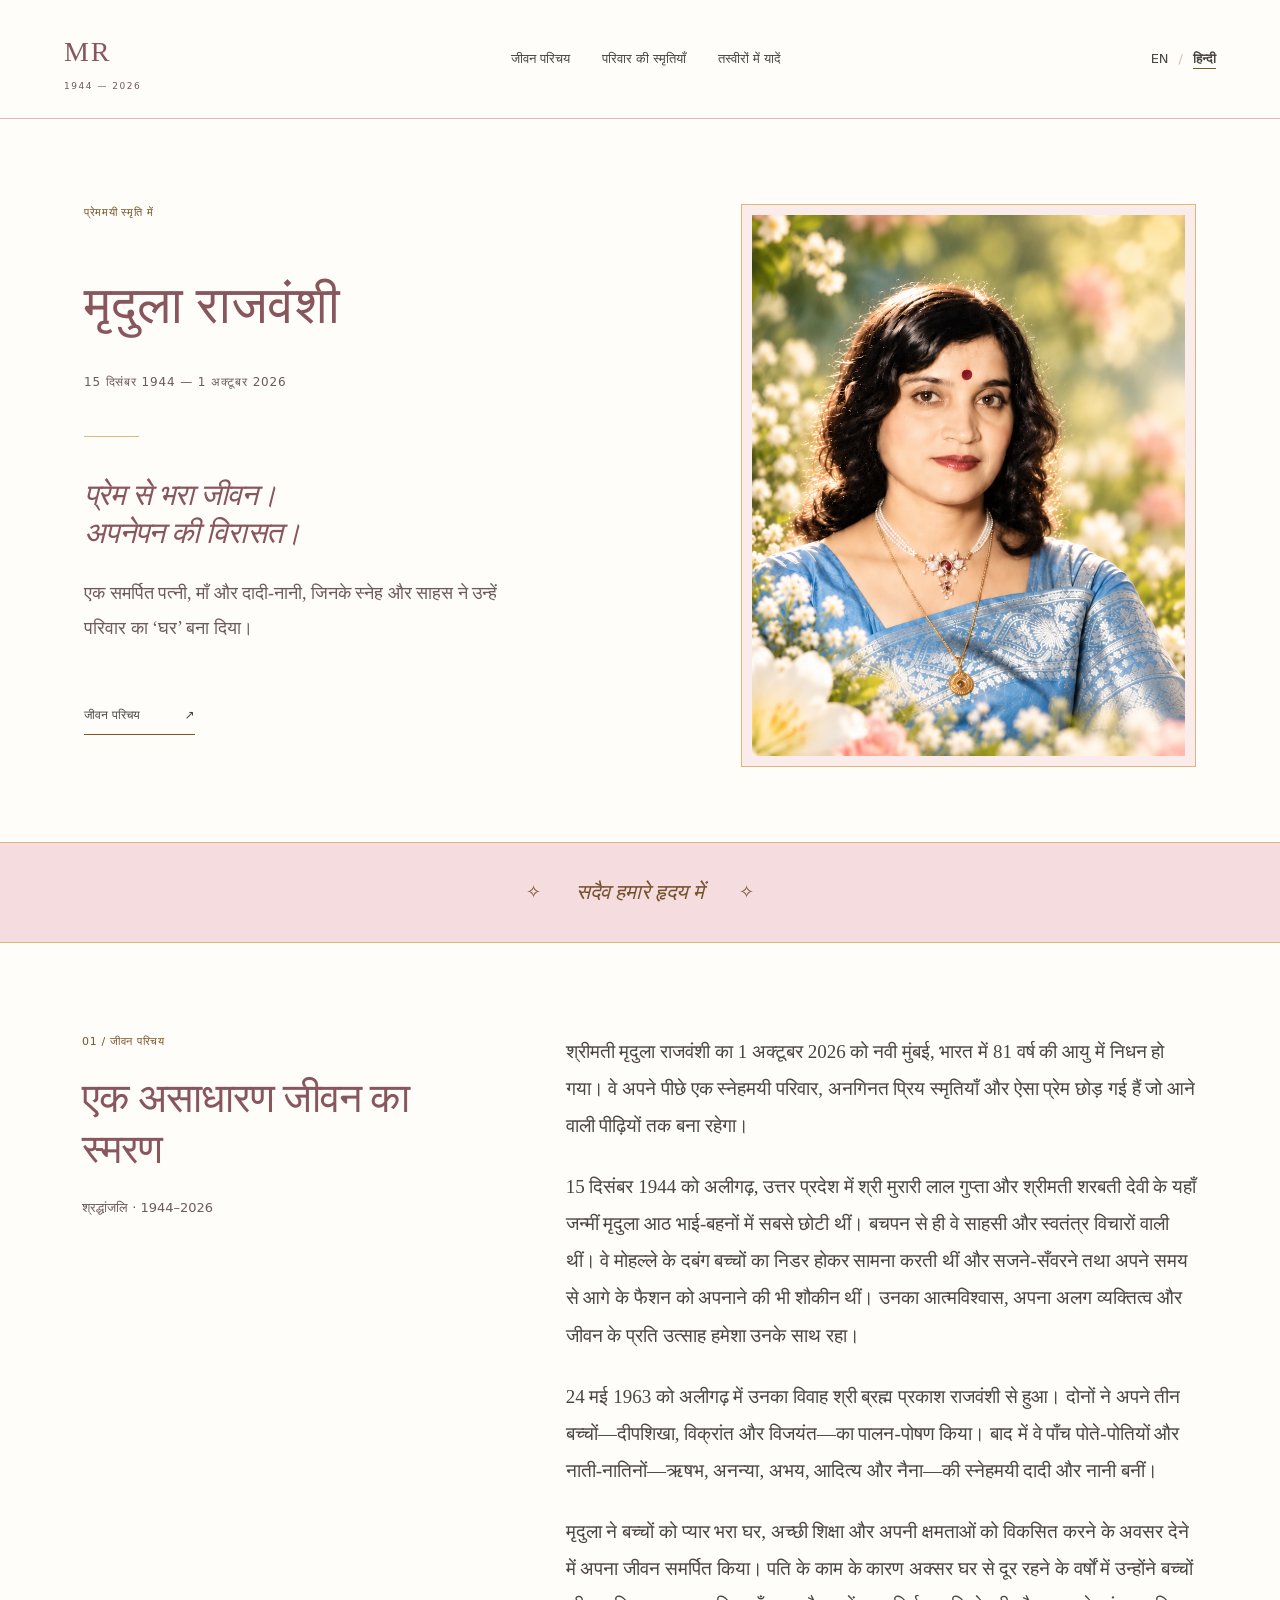
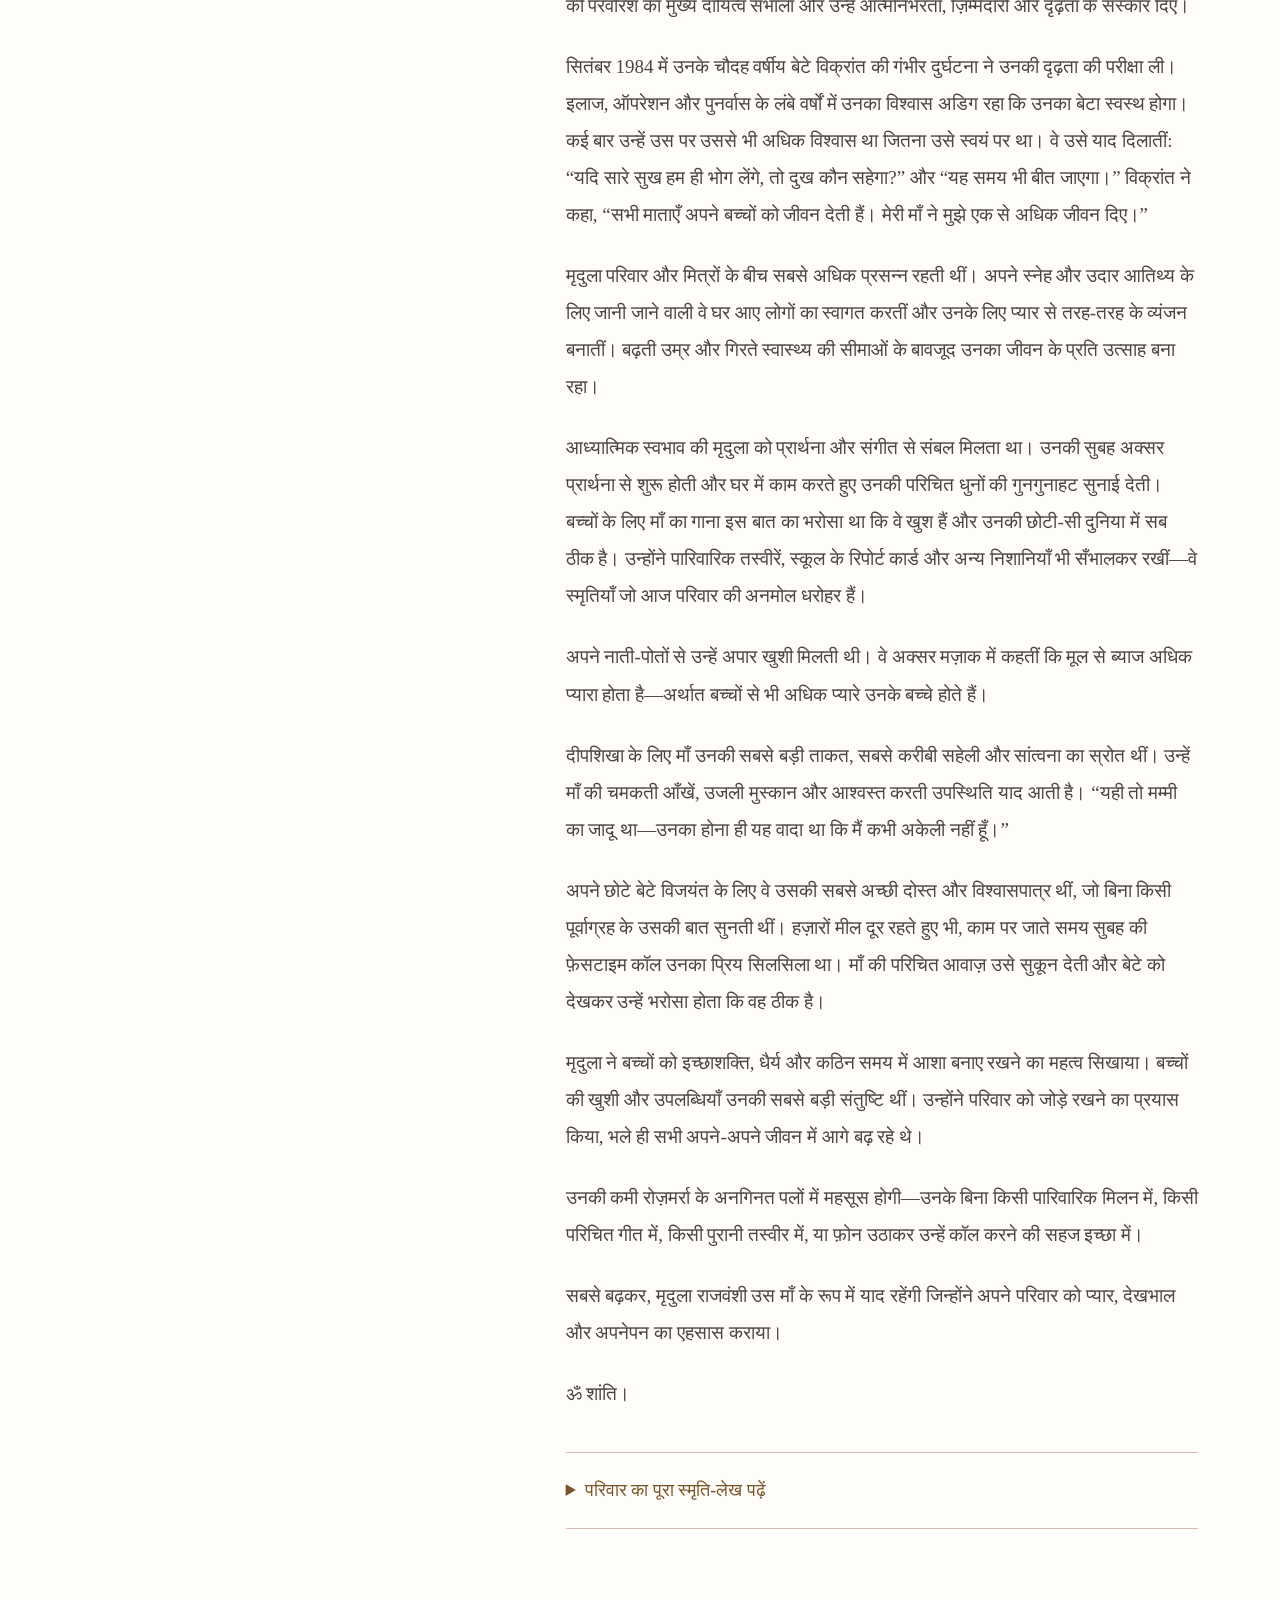
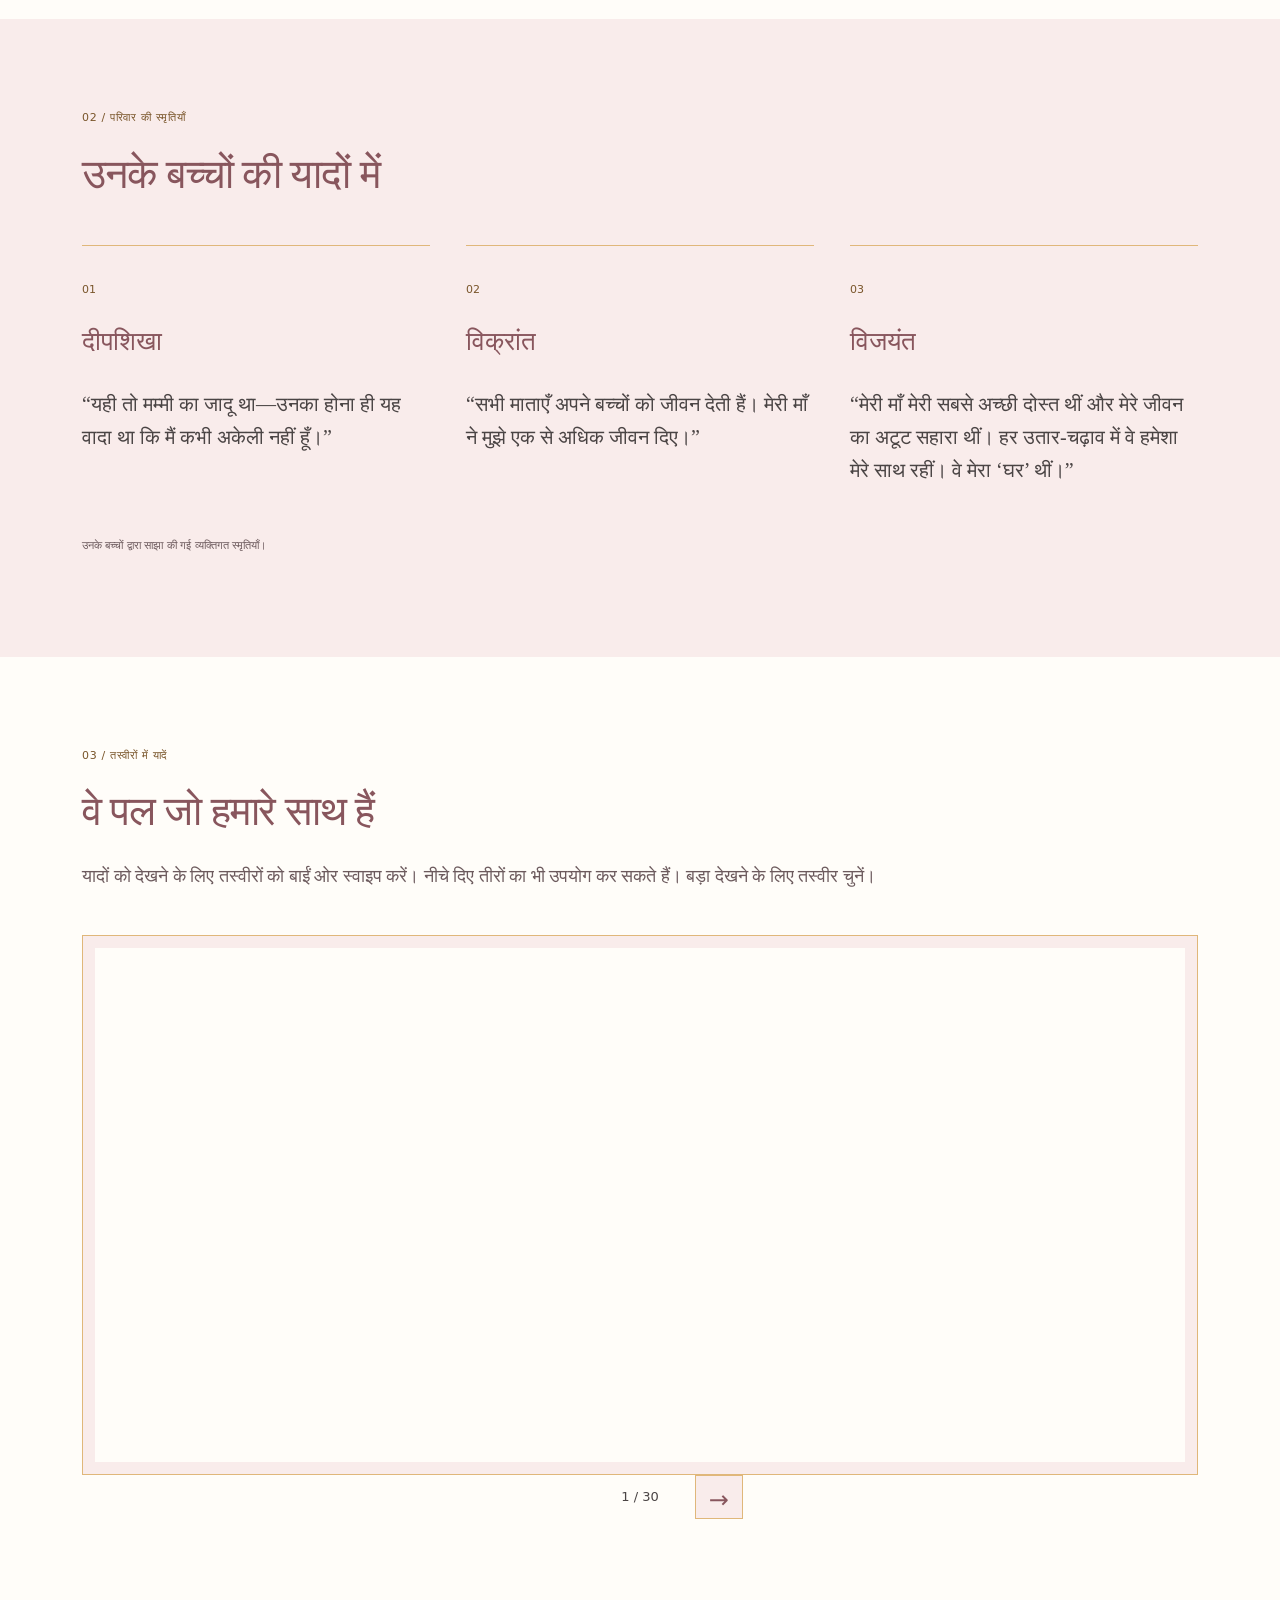
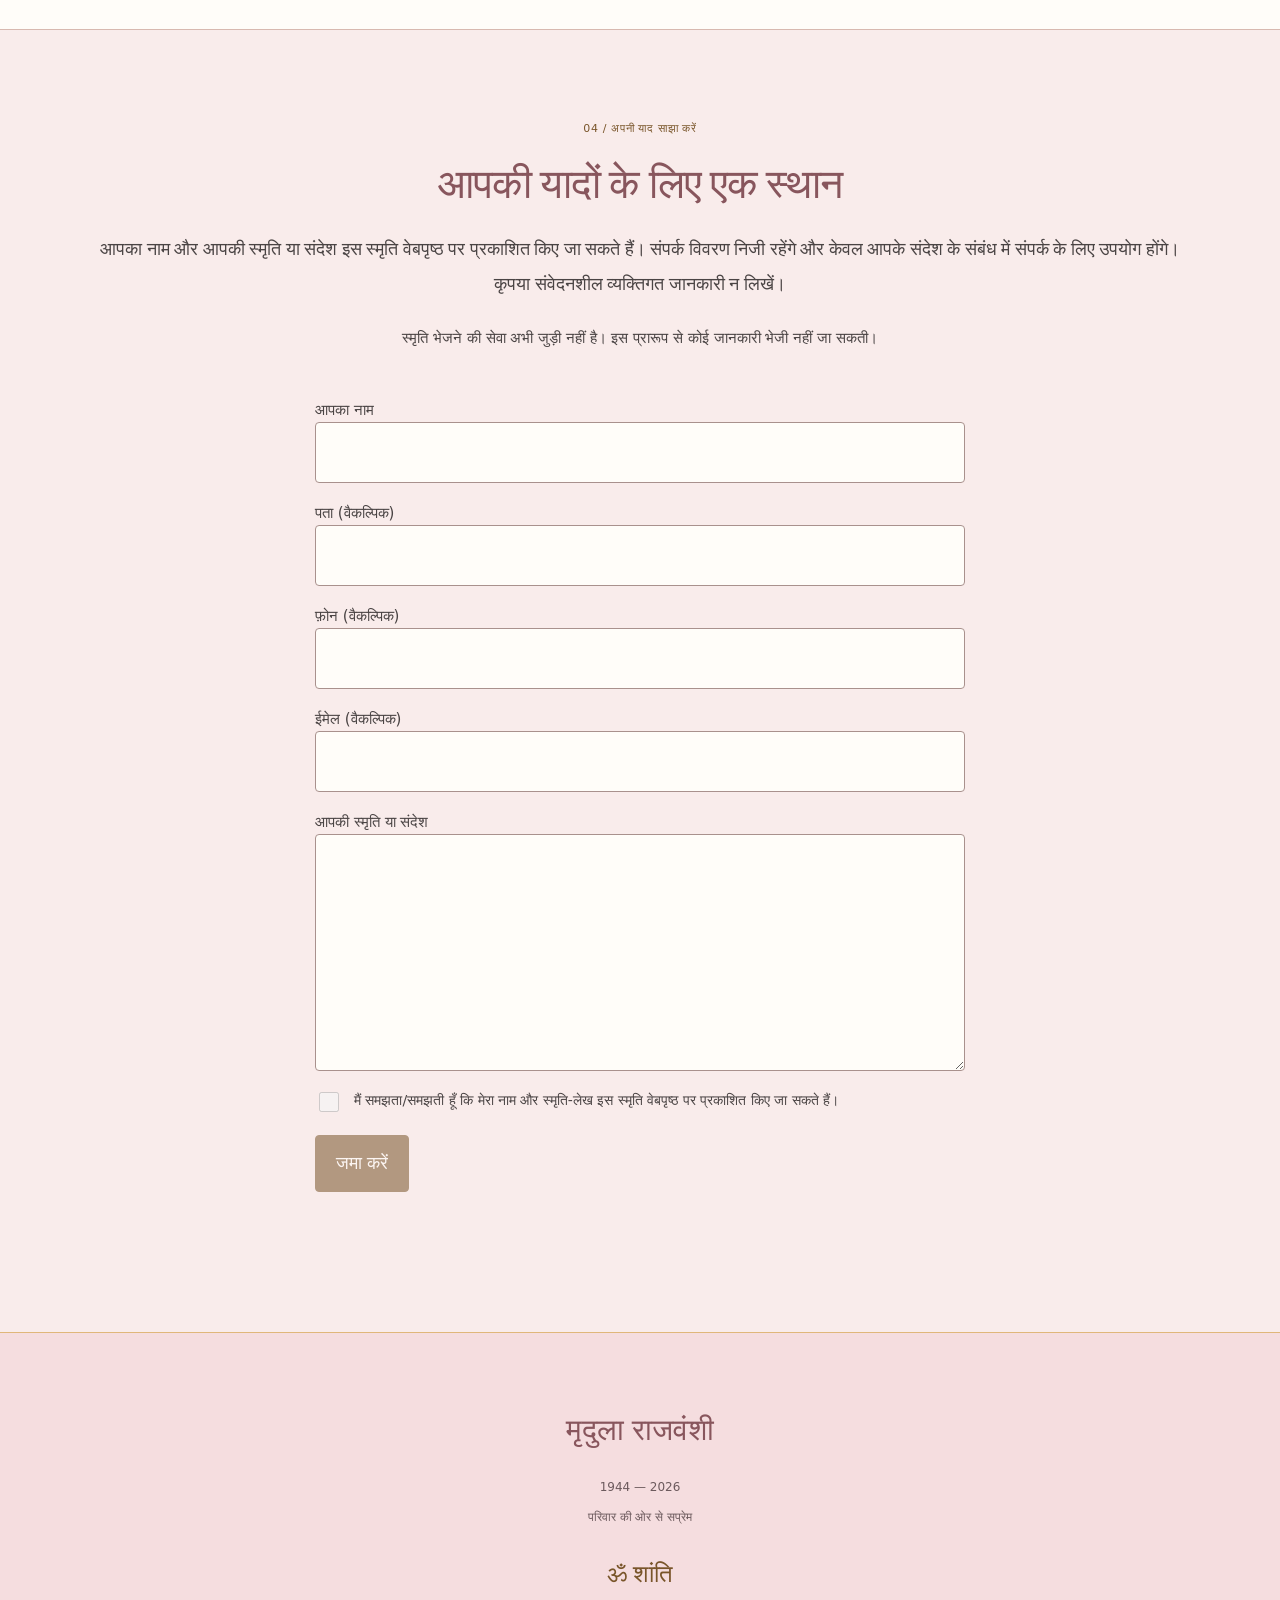
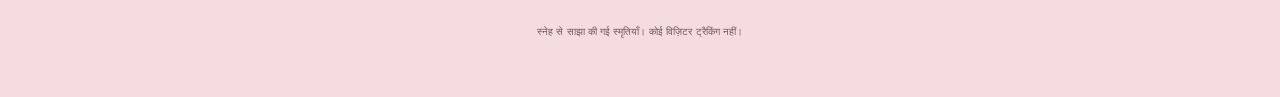
==== hi.html @ 3deac4b6 "Publish memorial website with private moderated memories" ====
<!doctype html>
<html lang="hi"><head><meta charset="utf-8"><meta name="viewport" content="width=device-width, initial-scale=1"><title>मृदुला राजवंशी | प्रेममयी स्मृति में · 1944–2026</title><meta name="description" content="एक समर्पित पत्नी, माँ और दादी-नानी, जिनके स्नेह और साहस ने उन्हें परिवार का ‘घर’ बना दिया।"><meta name="robots" content="index, follow"><meta property="og:title" content="मृदुला राजवंशी · 1944–2026"><meta property="og:description" content="एक समर्पित पत्नी, माँ और दादी-नानी, जिनके स्नेह और साहस ने उन्हें परिवार का ‘घर’ बना दिया।"><meta property="og:type" content="website"><meta property="og:locale" content="hi_IN"><meta name="referrer" content="no-referrer"><meta http-equiv="Content-Security-Policy" content="default-src 'self'; img-src 'self'; style-src 'self'; script-src 'self'; connect-src 'self' https://mridula-memories.vbprajvanshi.workers.dev; form-action 'none'; base-uri 'none'; object-src 'none'"><link rel="stylesheet" href="styles.css"><!-- publication metadata --><link rel="canonical" href="https://vbprajvanshi-crypto.github.io/mridula-rajvanshi/hi.html"><meta property="og:url" content="https://vbprajvanshi-crypto.github.io/mridula-rajvanshi/hi.html"><link rel="alternate" hreflang="en" href="https://vbprajvanshi-crypto.github.io/mridula-rajvanshi/"><link rel="alternate" hreflang="hi" href="https://vbprajvanshi-crypto.github.io/mridula-rajvanshi/hi.html"><link rel="alternate" hreflang="x-default" href="https://vbprajvanshi-crypto.github.io/mridula-rajvanshi/"><!-- /publication metadata --></head>
<body><a class="skip" href="#main">मुख्य सामग्री पर जाएँ</a><header><a class="brand" href="#">MR <span>1944 — 2026</span></a><nav aria-label="मुख्य नेविगेशन"><a href="#life">जीवन परिचय</a><a href="#tributes">परिवार की स्मृतियाँ</a><a href="#gallery">तस्वीरों में यादें</a></nav><div class="languages" aria-label="Language"><a href="index.html" lang="en" >EN</a><span>/</span><a href="hi.html" lang="hi" aria-current="page">हिन्दी</a></div></header>
<main id="main"><section class="hero"><div class="hero-copy"><p class="eyebrow">प्रेममयी स्मृति में</p><h1>मृदुला राजवंशी</h1><p class="dates">15 दिसंबर 1944 — 1 अक्टूबर 2026</p><div class="rule"></div><h2>प्रेम से भरा जीवन।<br>अपनेपन की विरासत।</h2><p class="intro">एक समर्पित पत्नी, माँ और दादी-नानी, जिनके स्नेह और साहस ने उन्हें परिवार का ‘घर’ बना दिया।</p><a class="text-link" href="#life">जीवन परिचय <span aria-hidden="true">↗</span></a></div><figure class="portrait"><img src="portrait.png" width="850" height="1850" alt="फूलों के बीच नीली साड़ी में श्रीमती मृदुला राजवंशी का चित्र।" fetchpriority="high"></figure></section>
<div class="dedication"><span aria-hidden="true">✧</span><p>सदैव हमारे हृदय में</p><span aria-hidden="true">✧</span></div>
<section id="life" class="story section"><div class="section-head"><p class="eyebrow">01 / जीवन परिचय</p><h2>एक असाधारण जीवन का स्मरण</h2><p>श्रद्धांजलि · 1944–2026</p></div><div class="prose"><p>श्रीमती मृदुला राजवंशी का 1 अक्टूबर 2026 को नवी मुंबई, भारत में 81 वर्ष की आयु में निधन हो गया। वे अपने पीछे एक स्नेहमयी परिवार, अनगिनत प्रिय स्मृतियाँ और ऐसा प्रेम छोड़ गई हैं जो आने वाली पीढ़ियों तक बना रहेगा।</p>
<p>15 दिसंबर 1944 को अलीगढ़, उत्तर प्रदेश में श्री मुरारी लाल गुप्ता और श्रीमती शरबती देवी के यहाँ जन्मीं मृदुला आठ भाई-बहनों में सबसे छोटी थीं। बचपन से ही वे साहसी और स्वतंत्र विचारों वाली थीं। वे मोहल्ले के दबंग बच्चों का निडर होकर सामना करती थीं और सजने-सँवरने तथा अपने समय से आगे के फैशन को अपनाने की भी शौकीन थीं। उनका आत्मविश्वास, अपना अलग व्यक्तित्व और जीवन के प्रति उत्साह हमेशा उनके साथ रहा।</p>
<p>24 मई 1963 को अलीगढ़ में उनका विवाह श्री ब्रह्म प्रकाश राजवंशी से हुआ। दोनों ने अपने तीन बच्चों—दीपशिखा, विक्रांत और विजयंत—का पालन-पोषण किया। बाद में वे पाँच पोते-पोतियों और नाती-नातिनों—ऋषभ, अनन्या, अभय, आदित्य और नैना—की स्नेहमयी दादी और नानी बनीं।</p>
<p>मृदुला ने बच्चों को प्यार भरा घर, अच्छी शिक्षा और अपनी क्षमताओं को विकसित करने के अवसर देने में अपना जीवन समर्पित किया। पति के काम के कारण अक्सर घर से दूर रहने के वर्षों में उन्होंने बच्चों की परवरिश का मुख्य दायित्व सँभाला और उन्हें आत्मनिर्भरता, ज़िम्मेदारी और दृढ़ता के संस्कार दिए।</p>
<p>सितंबर 1984 में उनके चौदह वर्षीय बेटे विक्रांत की गंभीर दुर्घटना ने उनकी दृढ़ता की परीक्षा ली। इलाज, ऑपरेशन और पुनर्वास के लंबे वर्षों में उनका विश्वास अडिग रहा कि उनका बेटा स्वस्थ होगा। कई बार उन्हें उस पर उससे भी अधिक विश्वास था जितना उसे स्वयं पर था। वे उसे याद दिलातीं: “यदि सारे सुख हम ही भोग लेंगे, तो दुख कौन सहेगा?” और “यह समय भी बीत जाएगा।” विक्रांत ने कहा, “सभी माताएँ अपने बच्चों को जीवन देती हैं। मेरी माँ ने मुझे एक से अधिक जीवन दिए।”</p>
<p>मृदुला परिवार और मित्रों के बीच सबसे अधिक प्रसन्न रहती थीं। अपने स्नेह और उदार आतिथ्य के लिए जानी जाने वाली वे घर आए लोगों का स्वागत करतीं और उनके लिए प्यार से तरह-तरह के व्यंजन बनातीं। बढ़ती उम्र और गिरते स्वास्थ्य की सीमाओं के बावजूद उनका जीवन के प्रति उत्साह बना रहा।</p>
<p>आध्यात्मिक स्वभाव की मृदुला को प्रार्थना और संगीत से संबल मिलता था। उनकी सुबह अक्सर प्रार्थना से शुरू होती और घर में काम करते हुए उनकी परिचित धुनों की गुनगुनाहट सुनाई देती। बच्चों के लिए माँ का गाना इस बात का भरोसा था कि वे खुश हैं और उनकी छोटी-सी दुनिया में सब ठीक है। उन्होंने पारिवारिक तस्वीरें, स्कूल के रिपोर्ट कार्ड और अन्य निशानियाँ भी सँभालकर रखीं—वे स्मृतियाँ जो आज परिवार की अनमोल धरोहर हैं।</p>
<p>अपने नाती-पोतों से उन्हें अपार खुशी मिलती थी। वे अक्सर मज़ाक में कहतीं कि मूल से ब्याज अधिक प्यारा होता है—अर्थात बच्चों से भी अधिक प्यारे उनके बच्चे होते हैं।</p>
<p>दीपशिखा के लिए माँ उनकी सबसे बड़ी ताकत, सबसे करीबी सहेली और सांत्वना का स्रोत थीं। उन्हें माँ की चमकती आँखें, उजली मुस्कान और आश्वस्त करती उपस्थिति याद आती है। “यही तो मम्मी का जादू था—उनका होना ही यह वादा था कि मैं कभी अकेली नहीं हूँ।”</p>
<p>अपने छोटे बेटे विजयंत के लिए वे उसकी सबसे अच्छी दोस्त और विश्वासपात्र थीं, जो बिना किसी पूर्वाग्रह के उसकी बात सुनती थीं। हज़ारों मील दूर रहते हुए भी, काम पर जाते समय सुबह की फ़ेसटाइम कॉल उनका प्रिय सिलसिला था। माँ की परिचित आवाज़ उसे सुकून देती और बेटे को देखकर उन्हें भरोसा होता कि वह ठीक है।</p>
<p>मृदुला ने बच्चों को इच्छाशक्ति, धैर्य और कठिन समय में आशा बनाए रखने का महत्व सिखाया। बच्चों की खुशी और उपलब्धियाँ उनकी सबसे बड़ी संतुष्टि थीं। उन्होंने परिवार को जोड़े रखने का प्रयास किया, भले ही सभी अपने-अपने जीवन में आगे बढ़ रहे थे।</p>
<p>उनकी कमी रोज़मर्रा के अनगिनत पलों में महसूस होगी—उनके बिना किसी पारिवारिक मिलन में, किसी परिचित गीत में, किसी पुरानी तस्वीर में, या फ़ोन उठाकर उन्हें कॉल करने की सहज इच्छा में।</p>
<p>सबसे बढ़कर, मृदुला राजवंशी उस माँ के रूप में याद रहेंगी जिन्होंने अपने परिवार को प्यार, देखभाल और अपनेपन का एहसास कराया।</p>
<p>ॐ शांति।</p><details id="remembrance"><summary>परिवार का पूरा स्मृति-लेख पढ़ें</summary><div class="long-story"><h3>परिवार का स्मृति-लेख</h3><p>15 दिसंबर 1944 – 1 अक्टूबर 2026</p>
<p>एक समर्पित पत्नी, माँ और दादी-नानी की प्रेममयी स्मृति में, जिनके स्नेह, साहस और जीवन के प्रति प्रेम ने हर परिचित के मन को छुआ।</p>
<p>श्रीमती मृदुला राजवंशी का 1 अक्टूबर 2026 को नवी मुंबई, भारत में 81 वर्ष की आयु में निधन हो गया। वे अपने पीछे स्नेहमयी परिवार, जीवन भर की प्रिय स्मृतियाँ और पीढ़ियों तक बने रहने वाला प्रेम छोड़ गई हैं।</p>
<p>15 दिसंबर 1944 को अलीगढ़, उत्तर प्रदेश में श्री मुरारी लाल गुप्ता और श्रीमती शरबती देवी के यहाँ जन्मीं मृदुला आठ भाई-बहनों में सबसे छोटी थीं—उनके तीन भाई और चार बहनें थीं। बड़े परिवार में पली-बढ़ीं मृदुला बचपन से ही स्वतंत्र और उत्साही थीं। वे मोहल्ले के दबंग बच्चों का सामना करने और अपने या दूसरों के लिए खड़े होने से नहीं हिचकती थीं। उन्हें सजना-सँवरना और अपने समय से आगे के फैशन अपनाना भी पसंद था। उनका आत्मविश्वास और जीवन के प्रति उत्साह छोटी उम्र से ही दिखाई देता था।</p>
<p>24 मई 1963 को अलीगढ़ में उनका विवाह श्री ब्रह्म प्रकाश राजवंशी से हुआ। उन्होंने तीन बच्चों—1965 में जन्मी दीपशिखा, 1970 में जन्मे विक्रांत और 1979 में जन्मे विजयंत—को पाला। वे ऋषभ, अनन्या, अभय, आदित्य और नैना की गर्वित और स्नेहमयी दादी-नानी बनीं।</p>
<p>मृदुला ने बच्चों को सुरक्षित, सुखद और प्यार भरा घर देने में अपना जीवन लगाया। जब पति का काम उन्हें अक्सर घर से दूर रखता था, तब घर चलाने और बच्चों को पालने की मुख्य ज़िम्मेदारी उन्होंने सँभाली। वे चाहती थीं कि बच्चों को अच्छी शिक्षा और अपनी रुचियों व क्षमताओं को विकसित करने के अवसर मिलें। वे शिक्षा, सोच-समझकर खर्च करने, ज़िम्मेदारी निभाने और अपने पैरों पर खड़े होने को महत्व देती थीं।</p>
<p>सितंबर 1984 में चौदह वर्षीय विक्रांत की गंभीर दुर्घटना ने उनकी दृढ़ता की परीक्षा ली। इसके बाद इलाज, ऑपरेशन, पुनर्वास और बार-बार कठिनाइयों के वर्ष आए। फिर भी उनका विश्वास अटल रहा कि उनका बेटा इन चुनौतियों को पार करेगा। जब भी वह संघर्ष करता, वे उसे आगे बढ़ने का साहस देतीं—अक्सर उसे स्वयं से अधिक उन पर उसका भरोसा मिलता। वे कहतीं, “यदि सारे सुख हम ही भोग लेंगे, तो दुख कौन सहेगा?” और “यह समय भी बीत जाएगा।” कठिन दिनों में ये बातें उसके मार्गदर्शक सिद्धांत बनीं।</p>
<p>विक्रांत ने माँ के समर्पण को इन शब्दों में व्यक्त किया: “सभी माताएँ अपने बच्चों को जीवन देती हैं। मेरी माँ ने मुझे एक से अधिक जीवन दिए।” बचपन और किशोरावस्था में कई जानलेवा परिस्थितियों से गुज़रने के कारण वह उसे सुरक्षित रखने की उनकी दृढ़ता को गहराई से समझता था। इन अनुभवों ने उनके बीच विशेष निकटता बनाई। वे जीवन भर उसके प्रति सुरक्षात्मक रहीं और तीनों बच्चों की गहरी चिंता करती रहीं।</p>
<p>परिवार के लिए मृदुला रोज़मर्रा के जीवन का केंद्र थीं। बच्चे बड़े हुए, उनके अपने परिवार बने, पर उनका प्रेम और चिंता नहीं बदले। बच्चों को खुश और स्वस्थ जानकर उन्हें शांति मिलती। करियर, ज़िम्मेदारियों और दूरी के बावजूद वे परिवार को जुड़ा हुआ देखना चाहती थीं। सबके साथ होने पर वे सबसे अधिक प्रसन्न होती थीं।</p>
<p>उनका स्नेह निकट परिवार से आगे रिश्तेदारों और मित्रों तक फैला था। वे अपनी उदारता और आतिथ्य के लिए जानी जाती थीं। उनका घर सबके लिए खुला था। वे मेहमानों के लिए विस्तार से भोजन बनातीं और यह सुनिश्चित करतीं कि सभी अच्छी तरह खाएँ और सहज रहें। भोजन उनका प्रेम जताने का एक तरीका था।</p>
<p>उन्हें लोगों की संगति, पारिवारिक मिलन, उत्सव, अच्छा भोजन और रोज़मर्रा की छोटी खुशियाँ प्रिय थीं। उम्र और स्वास्थ्य की सीमाओं के बीच भी सुंदर कपड़े पहनने और जीवन का आनंद लेने में उनकी रुचि बनी रही। लोग उनके उत्साह, उदारता और कठिन परिस्थितियों में भी प्रसन्न रहने की क्षमता की सराहना करते थे।</p>
<p>पारिवारिक मामलों में वे व्यावहारिक और विचारशील थीं। वे भविष्य की कठिनाइयों के लिए बचत करने और ज़रूरी चीज़ों को सँभालकर रखने में विश्वास रखती थीं। उनके सामान में बच्चों के जन्म की सूचनाएँ, शादी के निमंत्रण, स्कूल के रिपोर्ट कार्ड, कक्षा की तस्वीरें और दूसरी निशानियाँ व्यवस्थित मिलीं। दशकों में खो सकने वाले कागज़ भी उन्होंने बड़ी सावधानी से रखे थे। ये संग्रह उस माँ की कहानी कहते हैं जिसने बच्चों के जीवन को अनमोल माना और चुपचाप उनकी स्मृतियाँ सुरक्षित रखीं।</p>
<p>आस्था उनके जीवन का स्थायी आधार थी। वे एक उच्च शक्ति में विश्वास रखतीं और प्रार्थना व संगीत से सांत्वना पाती थीं। सुबह अक्सर प्रार्थना करतीं और घर में अपने दैनिक काम करते हुए परिचित धुन गुनगुनातीं। बच्चों के लिए माँ का गाना एक आश्वासन था—माँ खुश हैं, जीवन अपनी लय में है और उनकी छोटी-सी दुनिया में सब ठीक है।</p>
<p>नाती-पोतों के आने से उन्हें अपार खुशी मिली। वे उनकी संगति का आनंद लेतीं, उनके जीवन में रुचि रखतीं और उनकी उपलब्धियों पर गर्व करतीं। वे अक्सर मज़ाक में कहतीं कि मूल से ब्याज अधिक प्यारा होता है। उनके लिए इस कहावत में बहुत सच्चाई थी। नाती-पोतों का उनके हृदय में विशेष स्थान था और वे अपना स्नेह खुलकर जताती थीं।</p>
<p>दीपशिखा के लिए माँ जीवन भर ताकत, सांत्वना और प्रेरणा का स्रोत थीं। वे उनकी सबसे करीबी सहेली और विश्वासपात्र थीं; उनके होने से जीवन की अनिश्चितताएँ कम डरावनी लगतीं। दीपशिखा को उनकी चमकती आँखें, उजली मुस्कान और पास होने का आश्वासन याद है। कैसी भी कठिनाई हो, माँ के होने से भरोसा रहता कि सब ठीक हो जाएगा। वे उनकी सुंदरता, समझदारी, दयालुता और आंतरिक शक्ति को सराहती थीं और उन्हें अपना आदर्श मानती थीं। उनके शब्दों में, “यही तो मम्मी का जादू था—उनका होना ही यह वादा था कि मैं कभी अकेली नहीं हूँ।”</p>
<p>विजयंत के लिए माँ सबसे करीबी मित्र और विश्वासपात्र भी थीं। उनका रिश्ता खुलेपन और आपसी समझ का था। वह निश्चिंत होकर अपनी बात कह सकता था; वे बिना किसी पूर्वाग्रह के सुनतीं, ज़रूरत पर सलाह देतीं और समझदारी की बात कहतीं। माँ भारत में और विजयंत अमेरिका में रहते थे, पर उनकी दिनचर्या दूरी को पाटती थी। हर सुबह काम पर निकलते हुए वह उन्हें फ़ेसटाइम पर कॉल करता। वे उसे देख पातीं, जबकि उसका ध्यान सड़क पर रहता, और वह उनकी परिचित आवाज़ सुनता। बातें अक्सर साधारण होतीं, पर दोनों को सुकून देतीं। माँ की आवाज़ से उसका दिन शांतिपूर्वक शुरू होता और बेटे को देखकर उन्हें भरोसा होता कि वह ठीक है।</p>
<p>मृदुला ने बच्चों को इच्छाशक्ति और यह विश्वास दिया कि कितना भी कठिन समय हो, वह अंततः बीत जाएगा। वे दृढ़ता, धैर्य और सकारात्मक दृष्टि से विपत्ति का सामना करना सिखाती थीं। यह केवल सलाह नहीं थी—वे स्वयं ऐसे ही जीती थीं। बच्चों ने उन्हें कठिनाइयों का सामना अक्सर मुस्कान के साथ करते देखा और उनसे सीखा। विक्रांत के अनुसार, बच्चे केवल उनसे प्रेम ही नहीं करते थे; उनकी शक्ति और उनसे मिले साहस के कारण उनके प्रति गहरा आदर भी रखते थे।</p>
<p>वे बच्चों और उनकी उपलब्धियों को अपना सबसे बड़ा गर्व मानती थीं। उन्हें बच्चों को आत्मनिर्भर बनते, अपना परिवार बसाते और सार्थक जीवन जीते देखकर संतोष मिलता था। बच्चों की खुशी और उनका एक-दूसरे के साथ बने रहना उनके लिए बहुत महत्वपूर्ण था।</p>
<p>उनके जाने से निकटजनों के जीवन में गहरा खालीपन आया है। छह दशकों से अधिक समय तक वे परिवार की निरंतर उपस्थिति रहीं—जन्मदिन और वर्षगाँठ याद रखना, सबके स्वास्थ्य और खुशी की चिंता करना, पसंद का भोजन बनाना, सलाह देना और किसी को भुलाया हुआ महसूस न होने देना। उनका प्रेम शब्दों जितना ही इन साधारण कामों में दिखाई देता था।</p>
<p>उनके बच्चे और नाती-पोते उन्हें उनकी कहानियों, बनाए भोजन, गाए गीतों, निभाई परंपराओं और उन छोटे-छोटे स्नेहपूर्ण व्यवहारों में याद करेंगे जिनसे हर किसी को प्रिय होने का एहसास हुआ।</p>
<p>कुछ पलों में उनकी कमी विशेष रूप से कष्ट देगी—उनके बिना पारिवारिक मिलन में, किसी अचानक याद जगा देने वाली तस्वीर में, उनकी गुनगुनाई परिचित धुन में, या सुबह काम पर जाते हुए उन्हें कॉल करने की इच्छा में, जबकि अब वे जवाब नहीं दे सकतीं।</p>
<p>मृदुला राजवंशी ने साहस, उदारता, आस्था और परिवार के प्रति गहरे प्रेम के साथ जीवन जिया। अपनों की खुशी में उन्होंने अपनी खुशी पाई और उनका जीवन बेहतर बनाने में स्वयं को समर्पित किया।</p>
<p>सबसे बढ़कर, वे उस माँ के रूप में याद रहेंगी जिन्होंने अपने परिवार को प्यार, देखभाल और अपनेपन का एहसास कराया।</p>
<p>वे बहुत प्रिय हैं, उनकी कमी गहराई से महसूस होती है, और वे हमेशा उस परिवार का हिस्सा रहेंगी जिसे उन्होंने इतना प्यार दिया।</p>
<p>ॐ शांति।</p></div></details></div></section>
<section id="tributes" class="section tributes"><p class="eyebrow">02 / परिवार की स्मृतियाँ</p><h2>उनके बच्चों की यादों में</h2><div class="tribute-grid"><article><span class="number">01</span><h3>दीपशिखा</h3><p>“यही तो मम्मी का जादू था—उनका होना ही यह वादा था कि मैं कभी अकेली नहीं हूँ।”</p></article><article><span class="number">02</span><h3>विक्रांत</h3><p>“सभी माताएँ अपने बच्चों को जीवन देती हैं। मेरी माँ ने मुझे एक से अधिक जीवन दिए।”</p></article><article><span class="number">03</span><h3>विजयंत</h3><p>“मेरी माँ मेरी सबसे अच्छी दोस्त थीं और मेरे जीवन का अटूट सहारा थीं। हर उतार-चढ़ाव में वे हमेशा मेरे साथ रहीं। वे मेरा ‘घर’ थीं।”</p></article></div><p class="caption">उनके बच्चों द्वारा साझा की गई व्यक्तिगत स्मृतियाँ।</p></section>
<section id="gallery" class="section gallery"><p class="eyebrow">03 / तस्वीरों में यादें</p><h2>वे पल जो हमारे साथ हैं</h2><p id="gallery-help">यादों को देखने के लिए तस्वीरों को बाईं ओर स्वाइप करें। नीचे दिए तीरों का भी उपयोग कर सकते हैं। बड़ा देखने के लिए तस्वीर चुनें।</p><div class="gallery-flipper" role="region" aria-label="वे पल जो हमारे साथ हैं" aria-describedby="gallery-help" tabindex="0"><figure class="memory-photo" id="memory-1" role="group" aria-label="1 / 30"><a href="memory-28.jpg" aria-label="एक परिचित मुस्कान"><img src="memory-28.jpg" alt="एक परिचित मुस्कान" width="738" height="738" loading="lazy" decoding="async"></a><nav class="photo-controls" aria-label="तस्वीर नेविगेशन"><span></span><span>1 / 30</span><a href="#memory-2" aria-label="अगली तस्वीर">→</a></nav></figure><figure class="memory-photo" id="memory-2" role="group" aria-label="2 / 30"><a href="memory-01.jpg" aria-label="युवावस्था का एक चित्र"><img src="memory-01.jpg" alt="युवावस्था का एक चित्र" width="590" height="882" loading="lazy" decoding="async"></a><nav class="photo-controls" aria-label="तस्वीर नेविगेशन"><a href="#memory-1" aria-label="पिछली तस्वीर">←</a><span>2 / 30</span><a href="#memory-3" aria-label="अगली तस्वीर">→</a></nav></figure><figure class="memory-photo" id="memory-3" role="group" aria-label="3 / 30"><a href="memory-02.jpg" aria-label="विवाह के लिए तैयार"><img src="memory-02.jpg" alt="विवाह के लिए तैयार" width="303" height="298" loading="lazy" decoding="async"></a><nav class="photo-controls" aria-label="तस्वीर नेविगेशन"><a href="#memory-2" aria-label="पिछली तस्वीर">←</a><span>3 / 30</span><a href="#memory-4" aria-label="अगली तस्वीर">→</a></nav></figure><figure class="memory-photo" id="memory-4" role="group" aria-label="4 / 30"><a href="memory-03.jpg" aria-label="साथ में एक चित्र"><img src="memory-03.jpg" alt="साथ में एक चित्र" width="1232" height="880" loading="lazy" decoding="async"></a><nav class="photo-controls" aria-label="तस्वीर नेविगेशन"><a href="#memory-3" aria-label="पिछली तस्वीर">←</a><span>4 / 30</span><a href="#memory-5" aria-label="अगली तस्वीर">→</a></nav></figure><figure class="memory-photo" id="memory-5" role="group" aria-label="5 / 30"><a href="memory-04.jpg" aria-label="अपने बच्चों के साथ"><img src="memory-04.jpg" alt="अपने बच्चों के साथ" width="1600" height="1026" loading="lazy" decoding="async"></a><nav class="photo-controls" aria-label="तस्वीर नेविगेशन"><a href="#memory-4" aria-label="पिछली तस्वीर">←</a><span>5 / 30</span><a href="#memory-6" aria-label="अगली तस्वीर">→</a></nav></figure><figure class="memory-photo" id="memory-6" role="group" aria-label="6 / 30"><a href="memory-07.jpg" aria-label="गुलाबों के बीच · मई 2017"><img src="memory-07.jpg" alt="गुलाबों के बीच" width="1600" height="999" loading="lazy" decoding="async"></a><nav class="photo-controls" aria-label="तस्वीर नेविगेशन"><a href="#memory-5" aria-label="पिछली तस्वीर">←</a><span>6 / 30</span><a href="#memory-7" aria-label="अगली तस्वीर">→</a></nav></figure><figure class="memory-photo" id="memory-7" role="group" aria-label="7 / 30"><a href="memory-08.jpg" aria-label="बेवर्ली हिल्स · मई 2017"><img src="memory-08.jpg" alt="बेवर्ली हिल्स" width="1600" height="1000" loading="lazy" decoding="async"></a><nav class="photo-controls" aria-label="तस्वीर नेविगेशन"><a href="#memory-6" aria-label="पिछली तस्वीर">←</a><span>7 / 30</span><a href="#memory-8" aria-label="अगली तस्वीर">→</a></nav></figure><figure class="memory-photo" id="memory-8" role="group" aria-label="8 / 30"><a href="memory-09.jpg" aria-label="ऋषभ का स्नातक समारोह · मई 2017"><img src="memory-09.jpg" alt="ऋषभ का स्नातक समारोह" width="1600" height="1600" loading="lazy" decoding="async"></a><nav class="photo-controls" aria-label="तस्वीर नेविगेशन"><a href="#memory-7" aria-label="पिछली तस्वीर">←</a><span>8 / 30</span><a href="#memory-9" aria-label="अगली तस्वीर">→</a></nav></figure><figure class="memory-photo" id="memory-9" role="group" aria-label="9 / 30"><a href="memory-10.jpg" aria-label="फूलों के बीच एक चित्र · मई 2017"><img src="memory-10.jpg" alt="फूलों के बीच एक चित्र" width="1600" height="1600" loading="lazy" decoding="async"></a><nav class="photo-controls" aria-label="तस्वीर नेविगेशन"><a href="#memory-8" aria-label="पिछली तस्वीर">←</a><span>9 / 30</span><a href="#memory-10" aria-label="अगली तस्वीर">→</a></nav></figure><figure class="memory-photo" id="memory-10" role="group" aria-label="10 / 30"><a href="memory-11.jpg" aria-label="आदित्य के साथ · जून 2017"><img src="memory-11.jpg" alt="आदित्य के साथ" width="1600" height="1066" loading="lazy" decoding="async"></a><nav class="photo-controls" aria-label="तस्वीर नेविगेशन"><a href="#memory-9" aria-label="पिछली तस्वीर">←</a><span>10 / 30</span><a href="#memory-11" aria-label="अगली तस्वीर">→</a></nav></figure><figure class="memory-photo" id="memory-11" role="group" aria-label="11 / 30"><a href="memory-13.jpg" aria-label="वर्मॉन्ट की सैर · अक्टूबर 2023"><img src="memory-13.jpg" alt="वर्मॉन्ट की सैर" width="1200" height="1600" loading="lazy" decoding="async"></a><nav class="photo-controls" aria-label="तस्वीर नेविगेशन"><a href="#memory-10" aria-label="पिछली तस्वीर">←</a><span>11 / 30</span><a href="#memory-12" aria-label="अगली तस्वीर">→</a></nav></figure><figure class="memory-photo" id="memory-12" role="group" aria-label="12 / 30"><a href="memory-14.jpg" aria-label="वर्मॉन्ट में साथ · अक्टूबर 2023"><img src="memory-14.jpg" alt="वर्मॉन्ट में साथ" width="1600" height="1200" loading="lazy" decoding="async"></a><nav class="photo-controls" aria-label="तस्वीर नेविगेशन"><a href="#memory-11" aria-label="पिछली तस्वीर">←</a><span>12 / 30</span><a href="#memory-13" aria-label="अगली तस्वीर">→</a></nav></figure><figure class="memory-photo" id="memory-13" role="group" aria-label="13 / 30"><a href="memory-15.jpg" aria-label="कद्दू के खेत की सैर में विश्राम · अक्टूबर 2023"><img src="memory-15.jpg" alt="कद्दू के खेत की सैर में विश्राम" width="1600" height="1200" loading="lazy" decoding="async"></a><nav class="photo-controls" aria-label="तस्वीर नेविगेशन"><a href="#memory-12" aria-label="पिछली तस्वीर">←</a><span>13 / 30</span><a href="#memory-14" aria-label="अगली तस्वीर">→</a></nav></figure><figure class="memory-photo" id="memory-14" role="group" aria-label="14 / 30"><a href="memory-16.jpg" aria-label="पतझड़ की एक दोपहर · अक्टूबर 2023"><img src="memory-16.jpg" alt="पतझड़ की एक दोपहर" width="1200" height="1600" loading="lazy" decoding="async"></a><nav class="photo-controls" aria-label="तस्वीर नेविगेशन"><a href="#memory-13" aria-label="पिछली तस्वीर">←</a><span>14 / 30</span><a href="#memory-15" aria-label="अगली तस्वीर">→</a></nav></figure><figure class="memory-photo" id="memory-15" role="group" aria-label="15 / 30"><a href="memory-17.jpg" aria-label="सेब चुनने की यादें · अक्टूबर 2023"><img src="memory-17.jpg" alt="सेब चुनने की यादें" width="1200" height="1600" loading="lazy" decoding="async"></a><nav class="photo-controls" aria-label="तस्वीर नेविगेशन"><a href="#memory-14" aria-label="पिछली तस्वीर">←</a><span>15 / 30</span><a href="#memory-16" aria-label="अगली तस्वीर">→</a></nav></figure><figure class="memory-photo" id="memory-16" role="group" aria-label="16 / 30"><a href="memory-18.jpg" aria-label="परिवार के साथ दुर्गा पूजा · अक्टूबर 2023"><img src="memory-18.jpg" alt="परिवार के साथ दुर्गा पूजा" width="1600" height="1200" loading="lazy" decoding="async"></a><nav class="photo-controls" aria-label="तस्वीर नेविगेशन"><a href="#memory-15" aria-label="पिछली तस्वीर">←</a><span>16 / 30</span><a href="#memory-17" aria-label="अगली तस्वीर">→</a></nav></figure><figure class="memory-photo" id="memory-17" role="group" aria-label="17 / 30"><a href="memory-19.jpg" aria-label="सुबह की सैर में साथ · अक्टूबर 2023"><img src="memory-19.jpg" alt="सुबह की सैर में साथ" width="1600" height="1200" loading="lazy" decoding="async"></a><nav class="photo-controls" aria-label="तस्वीर नेविगेशन"><a href="#memory-16" aria-label="पिछली तस्वीर">←</a><span>17 / 30</span><a href="#memory-18" aria-label="अगली तस्वीर">→</a></nav></figure><figure class="memory-photo" id="memory-18" role="group" aria-label="18 / 30"><a href="memory-20.jpg" aria-label="पतझड़ की धूप · अक्टूबर 2023"><img src="memory-20.jpg" alt="पतझड़ की धूप" width="1600" height="900" loading="lazy" decoding="async"></a><nav class="photo-controls" aria-label="तस्वीर नेविगेशन"><a href="#memory-17" aria-label="पिछली तस्वीर">←</a><span>18 / 30</span><a href="#memory-19" aria-label="अगली तस्वीर">→</a></nav></figure><figure class="memory-photo" id="memory-19" role="group" aria-label="19 / 30"><a href="memory-21.jpg" aria-label="पेड़ों के बीच सैर · अक्टूबर 2023"><img src="memory-21.jpg" alt="पेड़ों के बीच सैर" width="1600" height="900" loading="lazy" decoding="async"></a><nav class="photo-controls" aria-label="तस्वीर नेविगेशन"><a href="#memory-18" aria-label="पिछली तस्वीर">←</a><span>19 / 30</span><a href="#memory-20" aria-label="अगली तस्वीर">→</a></nav></figure><figure class="memory-photo" id="memory-20" role="group" aria-label="20 / 30"><a href="memory-22.jpg" aria-label="परिवार के साथ दिवाली · नवंबर 2023"><img src="memory-22.jpg" alt="परिवार के साथ दिवाली" width="1200" height="1600" loading="lazy" decoding="async"></a><nav class="photo-controls" aria-label="तस्वीर नेविगेशन"><a href="#memory-19" aria-label="पिछली तस्वीर">←</a><span>20 / 30</span><a href="#memory-21" aria-label="अगली तस्वीर">→</a></nav></figure><figure class="memory-photo" id="memory-21" role="group" aria-label="21 / 30"><a href="memory-23.jpg" aria-label="अक्षरधाम में · नवंबर 2023"><img src="memory-23.jpg" alt="अक्षरधाम में" width="1600" height="1200" loading="lazy" decoding="async"></a><nav class="photo-controls" aria-label="तस्वीर नेविगेशन"><a href="#memory-20" aria-label="पिछली तस्वीर">←</a><span>21 / 30</span><a href="#memory-22" aria-label="अगली तस्वीर">→</a></nav></figure><figure class="memory-photo" id="memory-22" role="group" aria-label="22 / 30"><a href="memory-24.jpg" aria-label="एक मुस्कान और एक चित्र · दिसंबर 2023"><img src="memory-24.jpg" alt="एक मुस्कान और एक चित्र" width="1200" height="1600" loading="lazy" decoding="async"></a><nav class="photo-controls" aria-label="तस्वीर नेविगेशन"><a href="#memory-21" aria-label="पिछली तस्वीर">←</a><span>22 / 30</span><a href="#memory-23" aria-label="अगली तस्वीर">→</a></nav></figure><figure class="memory-photo" id="memory-23" role="group" aria-label="23 / 30"><a href="memory-25.jpg" aria-label="बर्फ़ भरे दिन की यादें · फ़रवरी 2024"><img src="memory-25.jpg" alt="बर्फ़ भरे दिन की यादें" width="900" height="1600" loading="lazy" decoding="async"></a><nav class="photo-controls" aria-label="तस्वीर नेविगेशन"><a href="#memory-22" aria-label="पिछली तस्वीर">←</a><span>23 / 30</span><a href="#memory-24" aria-label="अगली तस्वीर">→</a></nav></figure><figure class="memory-photo" id="memory-24" role="group" aria-label="24 / 30"><a href="memory-29.jpg" aria-label="साथ में एक आत्मीय पल · जून 2026"><img src="memory-29.jpg" alt="साथ में एक आत्मीय पल" width="1200" height="1600" loading="lazy" decoding="async"></a><nav class="photo-controls" aria-label="तस्वीर नेविगेशन"><a href="#memory-23" aria-label="पिछली तस्वीर">←</a><span>24 / 30</span><a href="#memory-25" aria-label="अगली तस्वीर">→</a></nav></figure><figure class="memory-photo" id="memory-25" role="group" aria-label="25 / 30"><a href="memory-32.jpg" aria-label="घर में प्यार भरी झप्पी · जुलाई 2026"><img src="memory-32.jpg" alt="घर में प्यार भरी झप्पी" width="1200" height="1600" loading="lazy" decoding="async"></a><nav class="photo-controls" aria-label="तस्वीर नेविगेशन"><a href="#memory-24" aria-label="पिछली तस्वीर">←</a><span>25 / 30</span><a href="#memory-26" aria-label="अगली तस्वीर">→</a></nav></figure><figure class="memory-photo" id="memory-26" role="group" aria-label="26 / 30"><a href="memory-33.jpg" aria-label="एक यादगार आलिंगन · जुलाई 2026"><img src="memory-33.jpg" alt="एक यादगार आलिंगन" width="1200" height="1600" loading="lazy" decoding="async"></a><nav class="photo-controls" aria-label="तस्वीर नेविगेशन"><a href="#memory-25" aria-label="पिछली तस्वीर">←</a><span>26 / 30</span><a href="#memory-27" aria-label="अगली तस्वीर">→</a></nav></figure><figure class="memory-photo" id="memory-27" role="group" aria-label="27 / 30"><a href="memory-34.jpg" aria-label="पीढ़ियों का प्यार · जुलाई 2026"><img src="memory-34.jpg" alt="पीढ़ियों का प्यार" width="1200" height="1600" loading="lazy" decoding="async"></a><nav class="photo-controls" aria-label="तस्वीर नेविगेशन"><a href="#memory-26" aria-label="पिछली तस्वीर">←</a><span>27 / 30</span><a href="#memory-28" aria-label="अगली तस्वीर">→</a></nav></figure><figure class="memory-photo" id="memory-28" role="group" aria-label="28 / 30"><a href="memory-35.jpg" aria-label="अपने नाती-पोतों के बीच · जुलाई 2026"><img src="memory-35.jpg" alt="अपने नाती-पोतों के बीच" width="1600" height="900" loading="lazy" decoding="async"></a><nav class="photo-controls" aria-label="तस्वीर नेविगेशन"><a href="#memory-27" aria-label="पिछली तस्वीर">←</a><span>28 / 30</span><a href="#memory-29" aria-label="अगली तस्वीर">→</a></nav></figure><figure class="memory-photo" id="memory-29" role="group" aria-label="29 / 30"><a href="memory-27.jpg" aria-label="परिवार का मिलन"><img src="memory-27.jpg" alt="परिवार का मिलन" width="1600" height="1200" loading="lazy" decoding="async"></a><nav class="photo-controls" aria-label="तस्वीर नेविगेशन"><a href="#memory-28" aria-label="पिछली तस्वीर">←</a><span>29 / 30</span><a href="#memory-30" aria-label="अगली तस्वीर">→</a></nav></figure><figure class="memory-photo" id="memory-30" role="group" aria-label="30 / 30"><a href="memory-31.jpg" aria-label="परिवार के स्नेह में जुड़े हाथ · जून 2026"><img src="memory-31.jpg" alt="परिवार के स्नेह में जुड़े हाथ" width="1200" height="1600" loading="lazy" decoding="async"></a><nav class="photo-controls" aria-label="तस्वीर नेविगेशन"><a href="#memory-29" aria-label="पिछली तस्वीर">←</a><span>30 / 30</span><span></span></nav></figure></div></section>
<section id="memories" class="section memories"><p class="eyebrow">04 / अपनी याद साझा करें</p><h2>आपकी यादों के लिए एक स्थान</h2><p id="memory-privacy">आपका नाम और आपकी स्मृति या संदेश इस स्मृति वेबपृष्ठ पर प्रकाशित किए जा सकते हैं। संपर्क विवरण निजी रहेंगे और केवल आपके संदेश के संबंध में संपर्क के लिए उपयोग होंगे। कृपया संवेदनशील व्यक्तिगत जानकारी न लिखें।</p><p id="memory-status" role="status" aria-live="polite">स्मृति भेजने की सेवा अभी जुड़ी नहीं है। इस प्रारूप से कोई जानकारी भेजी नहीं जा सकती।</p><form id="memory-form" aria-describedby="memory-privacy memory-status"><fieldset disabled><legend class="sr-only">आपकी स्मृति या संदेश</legend><label for="memory-name">आपका नाम</label><input id="memory-name" name="name" type="text" maxlength="100" autocomplete="off" required><label for="memory-address">पता (वैकल्पिक)</label><input id="memory-address" name="address" type="text" maxlength="500" autocomplete="off" ><label for="memory-phone">फ़ोन (वैकल्पिक)</label><input id="memory-phone" name="phone" type="tel" maxlength="60" autocomplete="off" ><label for="memory-email">ईमेल (वैकल्पिक)</label><input id="memory-email" name="email" type="email" maxlength="254" autocomplete="off" ><label for="memory-note">आपकी स्मृति या संदेश</label><textarea id="memory-note" name="note" rows="6" maxlength="5000" required></textarea><div class="honey" aria-hidden="true"><label>Website<input name="website" tabindex="-1" autocomplete="off"></label></div><label class="consent"><input name="consent" type="checkbox" required> <span>मैं समझता/समझती हूँ कि मेरा नाम और स्मृति-लेख इस स्मृति वेबपृष्ठ पर प्रकाशित किए जा सकते हैं।</span></label><button type="submit">जमा करें</button></fieldset></form><noscript><p>स्मृति भेजने के लिए जावास्क्रिप्ट आवश्यक है।</p></noscript><div id="approved-memories" aria-live="polite"></div></section></main><footer><p class="footer-name">मृदुला राजवंशी</p><p>1944 — 2026</p><p>परिवार की ओर से सप्रेम</p><p class="peace">ॐ शांति</p><small>स्नेह से साझा की गई स्मृतियाँ। कोई विज़िटर ट्रैकिंग नहीं।</small></footer><script src="memory-config.js" defer></script><script src="memories.js" defer></script></body></html>
---- styles.css ----
:root{--paper:#f7f3ea;--ink:#342e28;--muted:#6d6253;--gold:#856b36;--line:#d9cdb7;--tint:#eee6d8}*{box-sizing:border-box}html{scroll-behavior:smooth;scroll-padding-top:2rem}body{margin:0;background:var(--paper);color:var(--ink);font:18px/1.8 Georgia,'Noto Serif Devanagari','Kohinoor Devanagari',serif}a{color:inherit;text-underline-offset:5px}a:hover{color:var(--gold)}a:focus-visible,summary:focus-visible{outline:3px solid var(--gold);outline-offset:6px}.skip{position:absolute;top:-100px;background:white;padding:1rem;z-index:3}.skip:focus{top:0}.review-banner{text-align:center;background:var(--tint);font:11px/1.5 system-ui,sans-serif;letter-spacing:.12em;padding:7px;text-transform:uppercase}header{max-width:1320px;margin:auto;display:flex;justify-content:space-between;align-items:center;padding:25px 5%;border-bottom:1px solid var(--line);gap:20px}.brand{text-decoration:none;font-size:28px;letter-spacing:.07em}.brand span{display:block;font:9px/1.5 system-ui,sans-serif;letter-spacing:.17em}nav{display:flex;gap:32px;font:13px/1.5 system-ui,sans-serif}nav a{text-decoration:none}.languages{display:flex;gap:10px;font:13px/1.5 system-ui,sans-serif}.languages a{text-decoration:none}.languages [aria-current]{border-bottom:1px solid var(--gold);font-weight:700}.languages span{color:var(--line)}.hero{max-width:1240px;margin:auto;padding:85px 5% 75px;display:grid;grid-template-columns:1.2fr 1fr;gap:10%;align-items:center}.eyebrow{font:11px/1.6 system-ui,sans-serif;letter-spacing:.19em;text-transform:uppercase;color:var(--gold);margin:0 0 22px}h1{font-weight:400;font-size:clamp(44px,5.4vw,76px);line-height:1.12;letter-spacing:-.045em;margin:0 0 22px}h2{font-weight:400;font-size:clamp(30px,3.2vw,44px);line-height:1.25;letter-spacing:-.025em;margin:0 0 22px}.dates{font:12px/1.7 system-ui,sans-serif;letter-spacing:.07em;color:var(--muted)}.rule{width:55px;border-top:1px solid var(--gold);margin:34px 0}.hero h2{font-size:30px;font-style:italic}.intro{color:var(--muted);font-size:18px;max-width:440px}.text-link{display:inline-flex;gap:45px;font:12px/1.5 system-ui,sans-serif;text-decoration:none;border-bottom:1px solid var(--gold);padding:10px 0;margin-top:18px}.portrait{margin:0;padding:14px;border:1px solid var(--line);transform:none}.portrait-inner{min-height:440px;background:var(--tint);display:flex;flex-direction:column;justify-content:center;align-items:center;padding:32px;text-align:center}.monogram{font-size:90px;line-height:1.5;color:#927c54}.portrait figcaption{font:12px/1.7 system-ui,sans-serif;color:var(--muted);max-width:180px}.dedication{display:flex;align-items:center;justify-content:center;gap:35px;border-block:1px solid var(--line);padding:8px;color:var(--gold)}.dedication p{font-size:21px;font-style:italic}.section{max-width:1240px;margin:auto;padding:90px 5%}.story{display:grid;grid-template-columns:1fr 1.65fr;gap:9%}.section-head>p:not(.eyebrow){font:13px/1.7 system-ui,sans-serif;color:var(--muted)}.prose{font-size:19px}.prose>p:first-child{margin-top:0}.prose p{margin:0 0 24px}.prose strong{font-weight:600}details{margin-top:40px;border-block:1px solid var(--line);padding:20px 0}summary{cursor:pointer;color:var(--gold);font-size:18px}.long-story{padding-top:30px}h3{font-weight:400;font-size:26px}.tributes{max-width:none;background:var(--tint);padding-inline:max(5%,calc((100% - 1116px)/2))}.tribute-grid{display:grid;grid-template-columns:repeat(3,1fr);gap:36px;margin-top:45px}.tribute-grid article{border-top:1px solid #b7a68a;padding-top:24px}.number{font:11px system-ui,sans-serif;color:var(--gold)}.tribute-grid h3{margin:12px 0}.tribute-grid p{font-size:20px;line-height:1.65}.caption{font:11px/1.7 system-ui,sans-serif;color:var(--muted);margin-top:30px}.gallery>p:not(.eyebrow){color:var(--muted)}.photo-grid{display:grid;grid-template-columns:repeat(3,1fr);gap:24px;margin-top:32px}.photo-slot{background:var(--tint);border:1px solid var(--line);aspect-ratio:4/3;display:flex;flex-direction:column;align-items:center;justify-content:center;padding:15px;text-align:center}.photo-slot span{font-size:32px;color:var(--gold)}.photo-slot p{font:12px/1.6 system-ui,sans-serif;color:var(--muted)}.memories{text-align:center;border-top:1px solid var(--line);max-width:1116px}.memories>p:last-child{max-width:650px;margin:auto;color:var(--muted)}footer{text-align:center;border-top:1px solid var(--line);padding:50px 20px}footer p{font:12px/1.5 system-ui,sans-serif;color:var(--muted)}footer .footer-name{font:30px Georgia,serif;color:var(--ink)}footer .peace{font:24px Georgia,serif;color:var(--gold);margin-top:35px}footer small{font:10px system-ui,sans-serif;color:var(--muted)}[lang=hi] body{line-height:1.95}[lang=hi] h1{letter-spacing:0}[lang=hi] .eyebrow{letter-spacing:.06em}@media(max-width:700px){header{padding:18px 6%;flex-wrap:wrap}.brand{font-size:24px}nav{order:3;width:100%;justify-content:space-between;gap:12px;font-size:12px}.hero{grid-template-columns:1fr;padding:50px 7%;gap:40px}.hero-copy{max-width:500px}.portrait{width:85%;max-width:360px;margin:0 auto}.portrait-inner{min-height:330px}.section{padding:55px 7%}.story{display:block}.section-head{margin-bottom:30px}.prose{font-size:18px}.tribute-grid{grid-template-columns:1fr;gap:20px}.photo-grid{grid-template-columns:1fr}.photo-slot{aspect-ratio:16/9}.dedication{gap:18px}.dedication p{font-size:18px}}@media(prefers-reduced-motion:reduce){html{scroll-behavior:auto}}@media print{header,.review-banner,.skip,.languages,.photo-grid{display:none}.hero{padding:20px;display:block}.portrait{display:none}.section{padding:20px}.story{display:block}details:not([open]){display:none}body{background:white;color:black}}

/* Navy memorial with champagne-metallic name lettering. */
:root{
 color-scheme:dark;
 --paper:#04120e;
 --ink:#e4efe6;
 --muted:#bed3c3;
 --gold:#d6ad60;
 --line:#2b4439;
 --tint:#0a2119;
 --accent-heading:#bdddc5;
}
body{background:radial-gradient(ellipse at 50% 0,#0c2a20 0,transparent 700px),var(--paper)}
h1,.brand,.monogram,footer .footer-name{color:var(--gold)}

.brand span{color:var(--muted)}
h2,h3{color:var(--accent-heading)}
.hero .rule{border-color:var(--gold)}
.portrait{border-color:#587264}
.tribute-grid article{border-top-color:var(--line)}
.skip{background:var(--tint);color:var(--ink)}
.brand:hover{color:var(--gold)}
@media print{
 :root{color-scheme:light;--paper:white;--ink:black;--muted:#333;--gold:#67512c;--line:#bbb;--tint:#f5f5f5;--accent-heading:black}
 body{background:white;color:black}
 h1,.brand,.monogram,footer .footer-name{background:none;color:black;-webkit-text-fill-color:black}
}

/* Keep name lettering complete and the English name on one line. */
.hero-copy{min-width:0}
.hero h1{padding-block:.15em .25em;line-height:1.35;margin-bottom:12px}
html[lang=en] .hero h1{white-space:nowrap;font-size:clamp(25px,4.1vw,58px);letter-spacing:-.045em}
html[lang=hi] .hero h1{line-height:1.65;padding-block:.2em .4em;letter-spacing:0}
@media(max-width:700px){html[lang=en] .hero h1{font-size:clamp(23px,7.1vw,48px)}}

/* Shared bilingual opening geometry: language changes do not shift the layout. */
.hero{align-items:start}
.hero-copy{display:grid;grid-template-rows:40px 128px 44px 60px 100px 120px 58px}
.hero-copy>.eyebrow{margin:0;align-self:start}
html[lang=en] .hero h1,html[lang=hi] .hero h1{
 box-sizing:border-box;display:flex;align-items:center;
 height:128px;margin:0;padding:12px 0 18px;
 line-height:1.3;white-space:nowrap;
}
html[lang=hi] .hero h1{font-size:clamp(36px,4.1vw,58px)}
.hero-copy>.dates{margin:0;align-self:start}
.hero-copy>.rule{margin:20px 0 0;align-self:start}
.hero-copy>h2{margin:0;align-self:start}
.hero-copy>.intro{margin:0;align-self:start}
.hero-copy>.text-link{margin:0;align-self:start;justify-self:start}
@media(max-width:700px){
 .hero-copy{grid-template-rows:36px 100px 48px 54px 106px 156px 58px}
 html[lang=en] .hero h1,html[lang=hi] .hero h1{height:100px;padding:10px 0 16px}
 html[lang=hi] .hero h1{font-size:clamp(30px,7.1vw,48px)}
}
@media print{.hero-copy{display:block}html[lang=en] .hero h1,html[lang=hi] .hero h1{height:auto}}

/* Portrait framing preserves the original local file; only the display is cropped. */
.portrait{padding:10px;transform:none;align-self:start}
.portrait>img{display:block;width:100%;height:auto;aspect-ratio:4/5;object-fit:cover;object-position:50% 64%}
@media(max-width:700px){.portrait{width:100%;max-width:380px}}

/* Solid champagne gold with a restrained, static gleam; no gradient. */
h1,.brand,.monogram,footer .footer-name{
 color:var(--gold);
 text-shadow:0 1px 0 rgba(255,247,226,.24),0 0 12px rgba(226,201,155,.16);
}
.brand span{text-shadow:none}
@media print{h1,.brand,.monogram,footer .footer-name{color:black;text-shadow:none}}

/* Rich gold with crisp glints, without gradient shading or animation. */
h1,.brand,.monogram,footer .footer-name{
 color:var(--gold);
 text-shadow:0 -1px 0 rgba(255,241,194,.7),0 1px 1px rgba(83,48,9,.8),0 0 5px rgba(233,185,83,.38);
}
.hero h1{position:relative}
.brand{position:relative}
@media print{h1,.brand,.monogram,footer .footer-name{text-shadow:none;color:black}}

/* Chronological family album, with complete photo compositions. */
.gallery-chapter{margin-top:48px}
.gallery-chapter>h3{padding-bottom:12px;border-bottom:1px solid var(--line)}
.photo-grid{align-items:start}
.memory-photo{margin:0;min-width:0}
.memory-photo a{display:block;background:var(--tint);border:1px solid var(--line);padding:6px}
.memory-photo img{display:block;width:100%;height:auto;aspect-ratio:4/3;object-fit:contain;background:var(--paper)}
.memory-photo figcaption{font:13px/1.65 system-ui,sans-serif;color:var(--muted);padding:12px 2px}
.memory-photo a:hover{border-color:var(--gold)}
@media(min-width:501px) and (max-width:700px){.gallery .photo-grid{grid-template-columns:repeat(2,minmax(0,1fr))}}

/* Swipeable photo flipper, with native keyboard and link navigation. */
.gallery-flipper{display:flex;gap:24px;overflow-x:auto;scroll-snap-type:x mandatory;overscroll-behavior-x:contain;scroll-behavior:smooth;scrollbar-color:var(--gold) var(--tint);padding:8px 0 20px;margin-top:32px}
.gallery-flipper>.memory-photo{flex:0 0 100%;scroll-snap-align:start;scroll-snap-stop:always;scroll-margin-top:24px}
.gallery-flipper .memory-photo> a{height:clamp(300px,60vh,650px);display:flex;align-items:center;justify-content:center;padding:12px}
.gallery-flipper .memory-photo img{width:100%;height:100%;aspect-ratio:auto;object-fit:contain}
.gallery-flipper figcaption{text-align:center;font-size:15px;padding:16px 8px 8px}
.photo-controls{display:flex;align-items:center;justify-content:center;gap:36px;width:100%;font:13px/1.5 system-ui,sans-serif}
.photo-controls>a,.photo-controls>span:first-child,.photo-controls>span:last-child{display:grid;place-items:center;width:48px;height:44px}
.photo-controls>a{border:1px solid var(--line);text-decoration:none;color:var(--gold);font-size:24px}
.photo-controls>a:hover{border-color:var(--gold)}
.gallery-flipper:focus-visible{outline:2px solid var(--gold);outline-offset:6px}
@media(prefers-reduced-motion:reduce){.gallery-flipper{scroll-behavior:auto}}
@media(max-width:700px){.photo-controls{order:initial}.gallery-flipper .memory-photo>a{height:55vh;min-height:300px;max-height:580px}}
@media print{.gallery-flipper{display:block;overflow:visible}.gallery-flipper>.memory-photo{break-inside:avoid;margin-bottom:25px}.photo-controls{display:none}}

/* Lighter emerald reading sections beneath the midnight opening. */
main>.section{
 max-width:none;
 padding-inline:max(5%,calc((100% - 1116px)/2));
 background:#123e2e;
 --line:#426957;
 --tint:#1b4a38;
}
main>.tributes,main>.memories{background:#174735}
footer{background:#123e2e;border-color:#426957}
@media(max-width:700px){main>.section{padding-inline:7%}}
@media print{main>.section,footer{background:white;color:black}}

/* Nature's Renewal: warm cream, sage and eucalyptus. */
:root{
 color-scheme:light;
 --paper:#fdfbf7;
 --ink:#2f3e46;
 --muted:#52645d;
 --gold:#52796f;
 --line:#a8b99d;
 --tint:#edf1e7;
 --accent-heading:#52796f;
}
body{background:var(--paper);color:var(--ink)}
.review-banner{background:#e3eadb;color:#2f3e46}
header{background:var(--paper);border-color:var(--line)}
.hero{background:var(--paper)}
h1,.brand,.monogram,footer .footer-name{
 background:none;color:#52796f;text-shadow:none;
 -webkit-text-fill-color:currentColor;
}
.brand span{color:var(--muted)}
h2,h3{color:#52796f}
.dedication{background:#e3eadb;color:#3e6256;border-color:var(--line)}
main>.section{
 background:#fdfbf7;
 --line:#a8b99d;
 --tint:#edf1e7;
}
main>.tributes,main>.memories{background:#e8eede}
.portrait{border-color:#9caf88;background:#edf1e7}
.memory-photo a{background:#edf1e7;border-color:#9caf88}
.memory-photo img{background:#fdfbf7}
.gallery-flipper{scrollbar-color:#84a98c #edf1e7}
.photo-controls>a{color:#3e6256;border-color:#9caf88;background:#edf1e7}
footer{background:#e3eadb;border-color:#9caf88}
.brand:hover{color:#3e6256}
@media print{body,header,.hero,.dedication,main>.section,footer{background:white;color:black}h1,.brand,.monogram,footer .footer-name,h2,h3{color:black}}

/* Warm espresso text for the cream and sage palette. */
:root{--ink:#3b2f2a;--muted:#63534a}
.review-banner{color:var(--ink)}
@media print{:root{--ink:black;--muted:#333}.review-banner{color:black}}

/* Soft Blush & Elegant Gold: ivory, rose and champagne details. */
:root{
 color-scheme:light;
 --paper:#fffdf9;
 --ink:#4a4444;
 --muted:#6c5a5d;
 --gold:#79552a;
 --line:#d8b9b0;
 --tint:#f9eceb;
 --accent-heading:#88565d;
}
body,header,.hero{background:#fffdf9;color:var(--ink)}
.review-banner{background:#f5dddf;color:#4a4444}
header{border-color:#e8b4b8}
h1,.brand,.monogram,footer .footer-name{background:none;color:#88565d;text-shadow:none;-webkit-text-fill-color:currentColor}
.brand span{color:var(--muted)}
h2,h3{color:#88565d}
.hero .rule{border-color:#e0b77a}
.dedication{background:#f5dddf;color:#75502d;border-color:#e0b77a}
main>.section{background:#fffdf9;--line:#d8b9b0;--tint:#f9eceb}
main>.tributes,main>.memories{background:#f9eceb}
.tribute-grid article{border-top-color:#e0b77a}
.portrait{background:#f9eceb;border-color:#e0b77a}
.memory-photo a{background:#f9eceb;border-color:#e0b77a}
.memory-photo img{background:#fffdf9}
.gallery-flipper{scrollbar-color:#e8b4b8 #f9eceb}
.photo-controls>a{color:#88565d;background:#f9eceb;border-color:#e0b77a}
footer{background:#f5dddf;border-color:#e0b77a}
.brand:hover{color:#72434a}
@media print{body,header,.hero,.dedication,main>.section,footer{background:white;color:black}h1,.brand,.monogram,footer .footer-name,h2,h3{color:black}}

/* Accessible memory submission and private family review. */
.sr-only,.honey{position:absolute;width:1px;height:1px;padding:0;overflow:hidden;clip-path:inset(50%);white-space:nowrap}
#memory-form{max-width:650px;margin:28px auto 0;text-align:left}
#memory-form fieldset{border:0;padding:0;margin:0;min-width:0}
#memory-form label,.review-page label{display:block;font:15px/1.6 system-ui,sans-serif;margin-top:18px;color:var(--ink)}
input,textarea,button{font:inherit}
#memory-form input:not([type=checkbox]),#memory-form textarea,.review-page input{display:block;width:100%;border:1px solid #a9918d;border-radius:4px;padding:12px;background:var(--paper);color:var(--ink);box-sizing:border-box}
#memory-form textarea{resize:vertical;min-height:150px}
#memory-form .consent{display:flex;gap:12px;align-items:flex-start;font-size:14px}
.consent input{flex-shrink:0;width:20px;height:20px;margin-top:3px}
button{min-height:44px;padding:10px 20px;border:1px solid #79552a;border-radius:4px;background:#79552a;color:#fffdf9;cursor:pointer;margin-top:20px}
button:disabled{opacity:.55;cursor:default}
input:focus-visible,textarea:focus-visible,button:focus-visible{outline:3px solid #88565d;outline-offset:3px}
#memory-status{font:15px/1.7 system-ui,sans-serif;max-width:650px;margin:24px auto}
#approved-memories{max-width:750px;margin:50px auto 0;text-align:left}
#approved-memories article,.review-page article{border-top:1px solid var(--line);padding:20px 0}
#approved-memories p,.review-page article p{white-space:pre-wrap;overflow-wrap:anywhere}
.review-page{max-width:900px}
.review-page h1{font-size:40px}
.review-page button{margin-right:10px}
@media(max-width:700px){#memory-form input:not([type=checkbox]),#memory-form textarea{font-size:16px}.review-page h1{font-size:30px}}

#print-notes-content{display:none}
@media print{body:has(#print-notes-content:not([hidden])) .review-page>*{display:none!important}body:has(#print-notes-content:not([hidden])) #print-notes-content{display:block!important}#print-notes-content article{break-inside:avoid;border-top:1px solid #bbb;padding:16px 0}#print-notes-content h2{font-size:22px;margin:0 0 8px}#print-notes-content p{overflow-wrap:anywhere}}
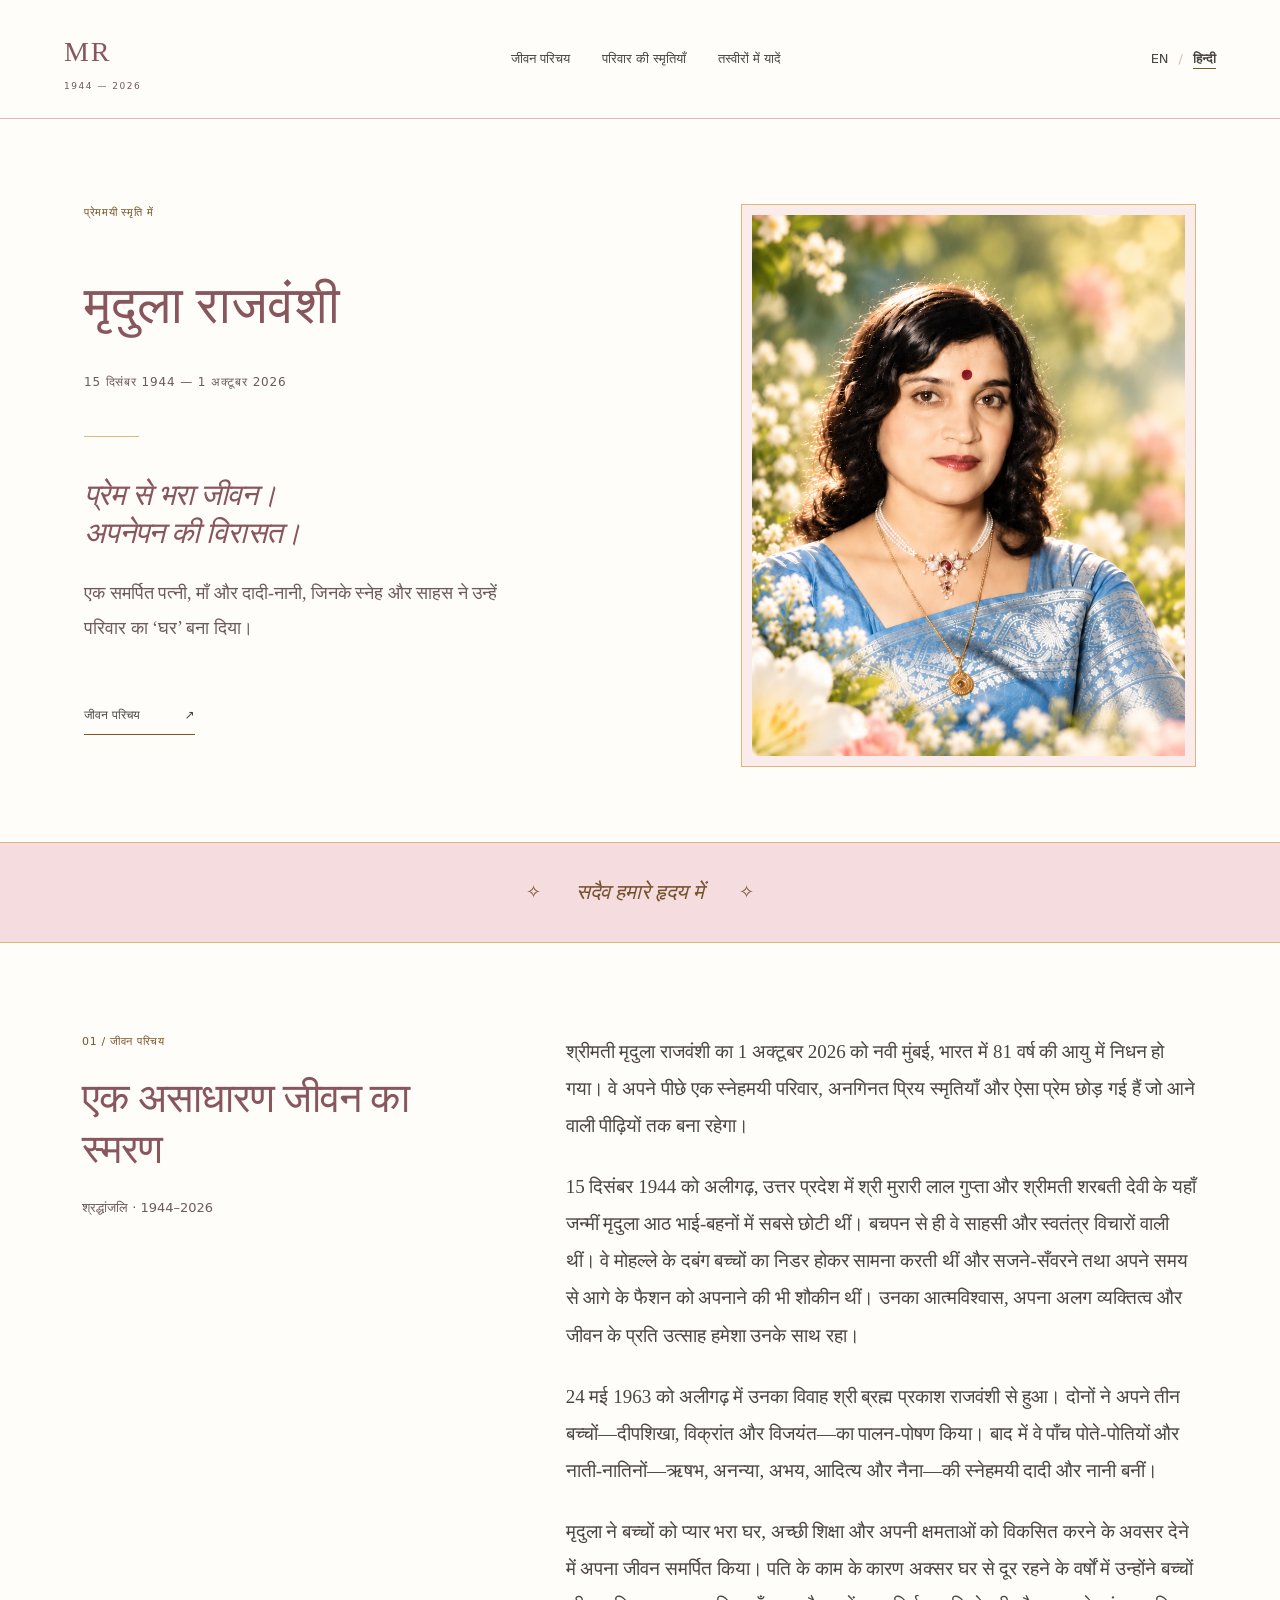
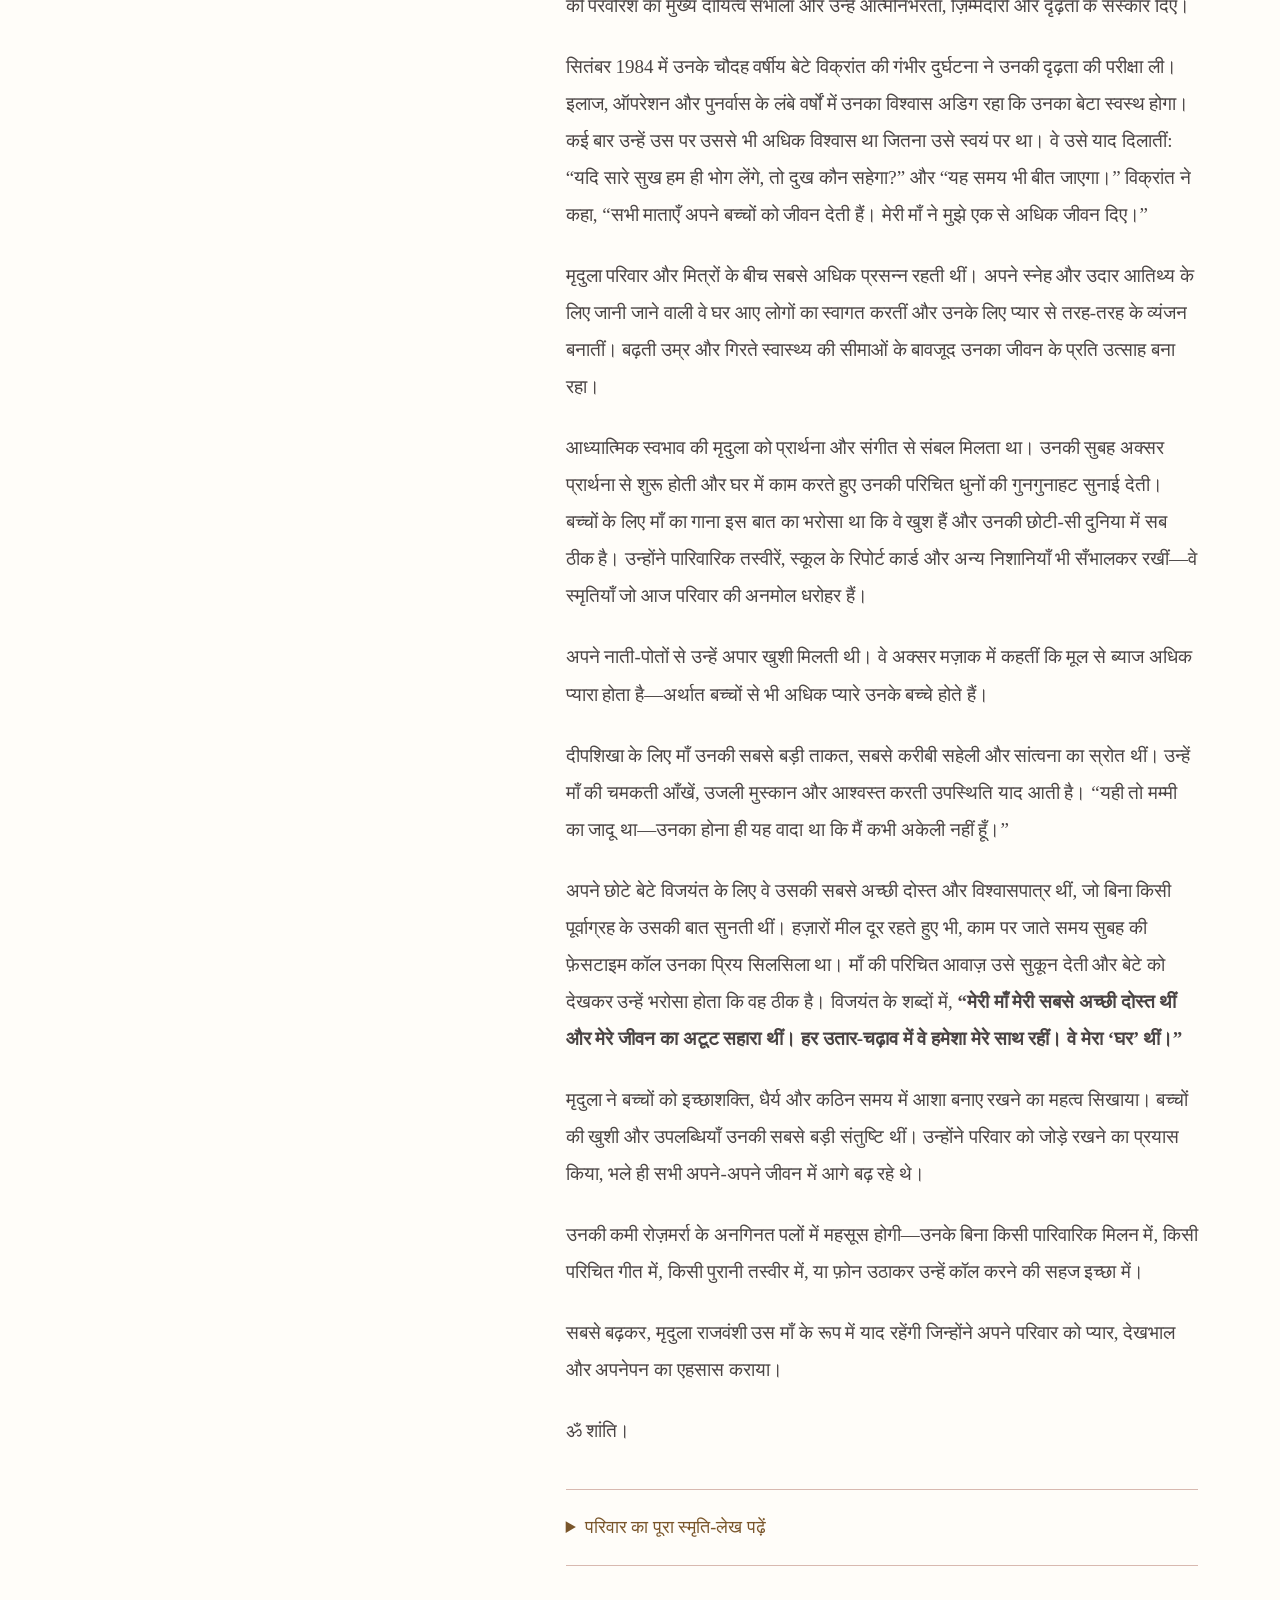
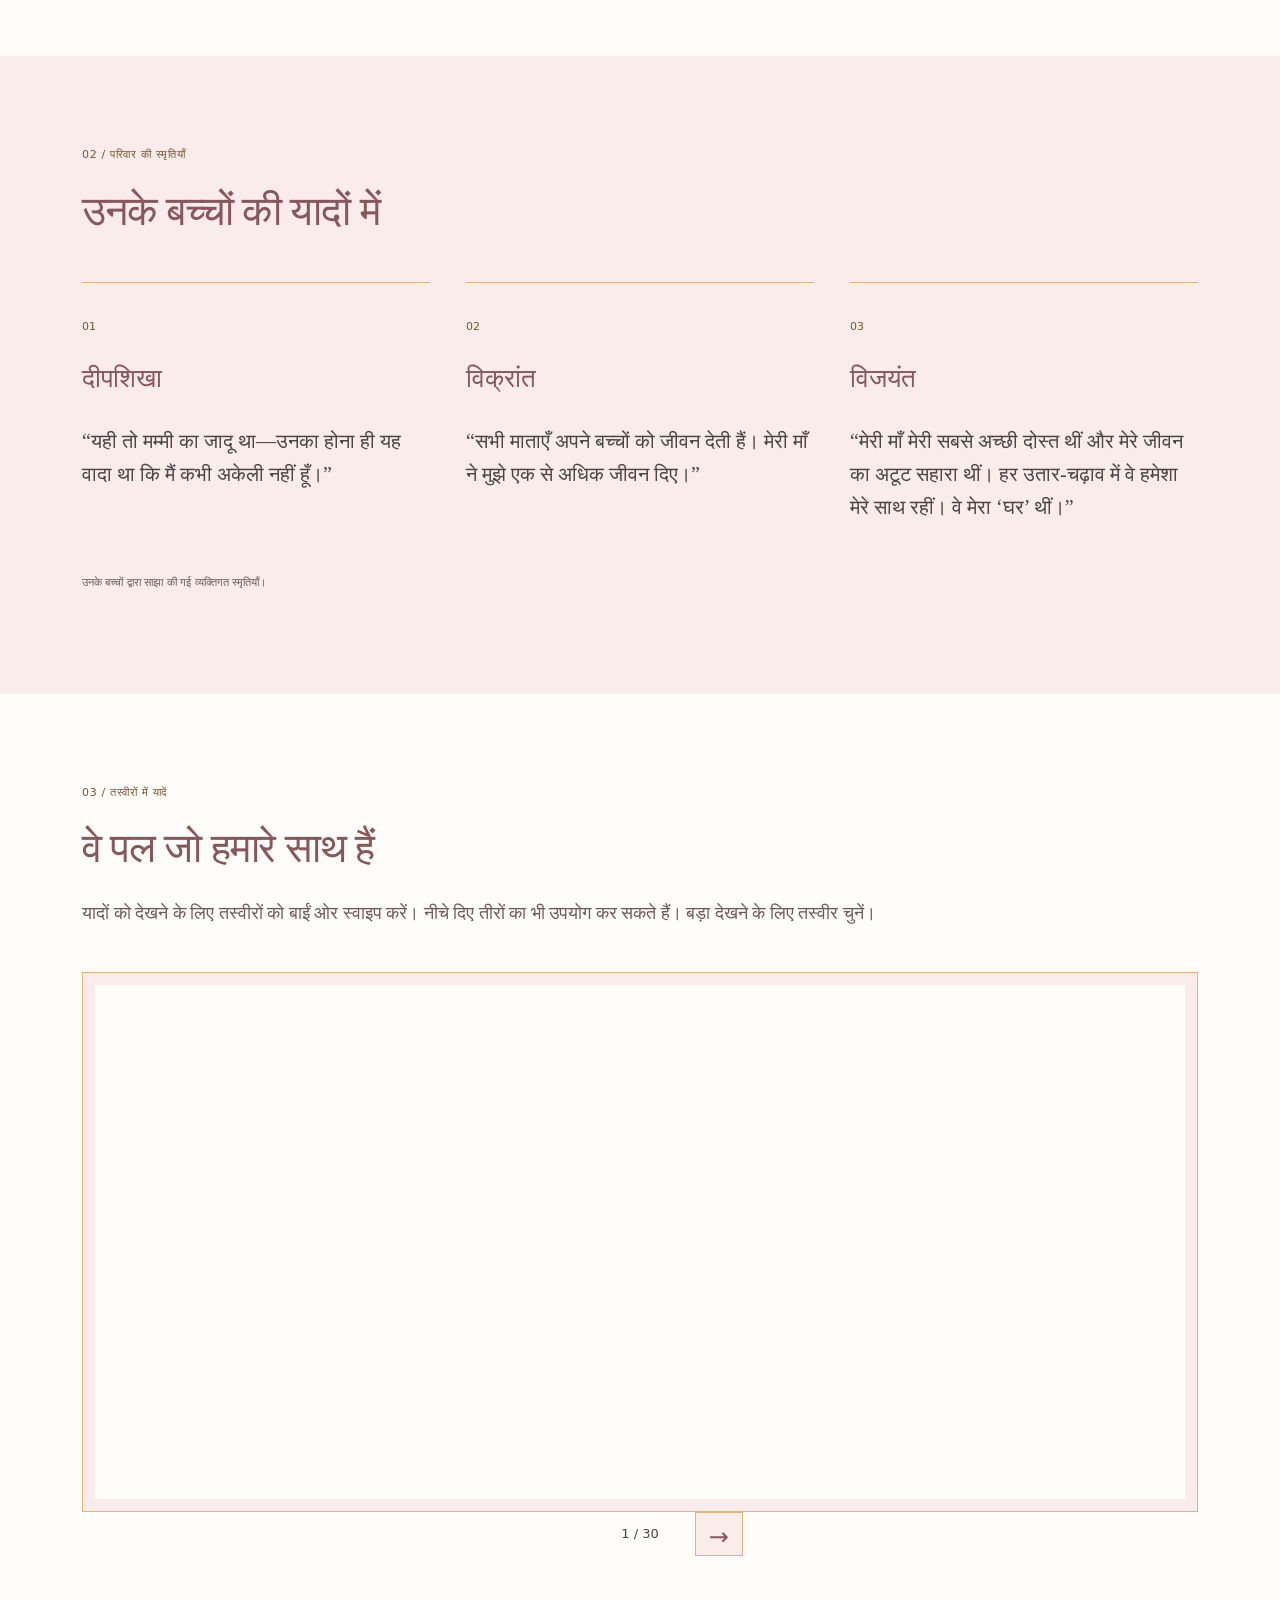
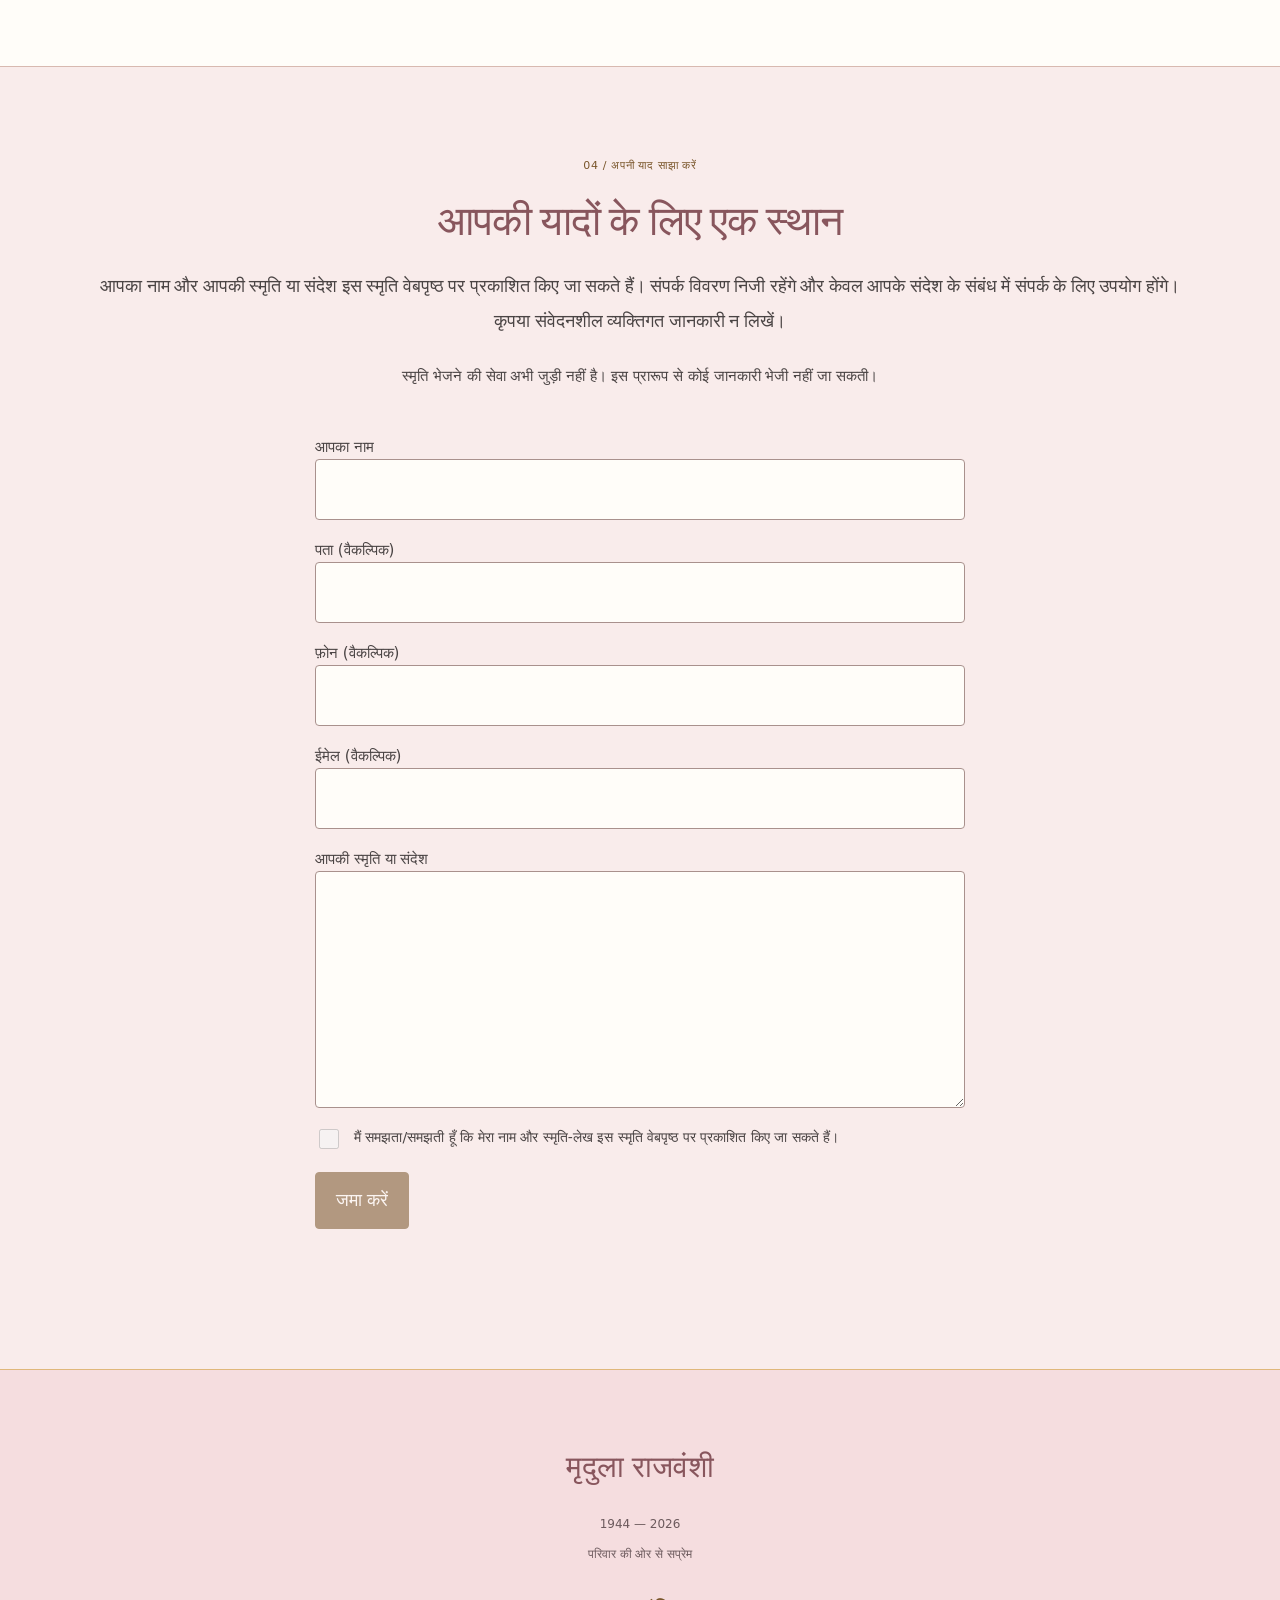
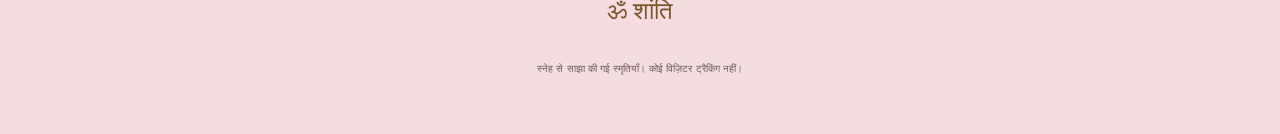
==== commit e9f02274: "Include Vijayant’s direct quote in the obituary" ====
--- a/hi.html
+++ b/hi.html
@@ -12,7 +12,7 @@
 <p>आध्यात्मिक स्वभाव की मृदुला को प्रार्थना और संगीत से संबल मिलता था। उनकी सुबह अक्सर प्रार्थना से शुरू होती और घर में काम करते हुए उनकी परिचित धुनों की गुनगुनाहट सुनाई देती। बच्चों के लिए माँ का गाना इस बात का भरोसा था कि वे खुश हैं और उनकी छोटी-सी दुनिया में सब ठीक है। उन्होंने पारिवारिक तस्वीरें, स्कूल के रिपोर्ट कार्ड और अन्य निशानियाँ भी सँभालकर रखीं—वे स्मृतियाँ जो आज परिवार की अनमोल धरोहर हैं।</p>
 <p>अपने नाती-पोतों से उन्हें अपार खुशी मिलती थी। वे अक्सर मज़ाक में कहतीं कि मूल से ब्याज अधिक प्यारा होता है—अर्थात बच्चों से भी अधिक प्यारे उनके बच्चे होते हैं।</p>
 <p>दीपशिखा के लिए माँ उनकी सबसे बड़ी ताकत, सबसे करीबी सहेली और सांत्वना का स्रोत थीं। उन्हें माँ की चमकती आँखें, उजली मुस्कान और आश्वस्त करती उपस्थिति याद आती है। “यही तो मम्मी का जादू था—उनका होना ही यह वादा था कि मैं कभी अकेली नहीं हूँ।”</p>
-<p>अपने छोटे बेटे विजयंत के लिए वे उसकी सबसे अच्छी दोस्त और विश्वासपात्र थीं, जो बिना किसी पूर्वाग्रह के उसकी बात सुनती थीं। हज़ारों मील दूर रहते हुए भी, काम पर जाते समय सुबह की फ़ेसटाइम कॉल उनका प्रिय सिलसिला था। माँ की परिचित आवाज़ उसे सुकून देती और बेटे को देखकर उन्हें भरोसा होता कि वह ठीक है।</p>
+<p>अपने छोटे बेटे विजयंत के लिए वे उसकी सबसे अच्छी दोस्त और विश्वासपात्र थीं, जो बिना किसी पूर्वाग्रह के उसकी बात सुनती थीं। हज़ारों मील दूर रहते हुए भी, काम पर जाते समय सुबह की फ़ेसटाइम कॉल उनका प्रिय सिलसिला था। माँ की परिचित आवाज़ उसे सुकून देती और बेटे को देखकर उन्हें भरोसा होता कि वह ठीक है। विजयंत के शब्दों में, <strong>“मेरी माँ मेरी सबसे अच्छी दोस्त थीं और मेरे जीवन का अटूट सहारा थीं। हर उतार-चढ़ाव में वे हमेशा मेरे साथ रहीं। वे मेरा ‘घर’ थीं।”</strong></p>
 <p>मृदुला ने बच्चों को इच्छाशक्ति, धैर्य और कठिन समय में आशा बनाए रखने का महत्व सिखाया। बच्चों की खुशी और उपलब्धियाँ उनकी सबसे बड़ी संतुष्टि थीं। उन्होंने परिवार को जोड़े रखने का प्रयास किया, भले ही सभी अपने-अपने जीवन में आगे बढ़ रहे थे।</p>
 <p>उनकी कमी रोज़मर्रा के अनगिनत पलों में महसूस होगी—उनके बिना किसी पारिवारिक मिलन में, किसी परिचित गीत में, किसी पुरानी तस्वीर में, या फ़ोन उठाकर उन्हें कॉल करने की सहज इच्छा में।</p>
 <p>सबसे बढ़कर, मृदुला राजवंशी उस माँ के रूप में याद रहेंगी जिन्होंने अपने परिवार को प्यार, देखभाल और अपनेपन का एहसास कराया।</p>
@@ -31,7 +31,7 @@
 <p>आस्था उनके जीवन का स्थायी आधार थी। वे एक उच्च शक्ति में विश्वास रखतीं और प्रार्थना व संगीत से सांत्वना पाती थीं। सुबह अक्सर प्रार्थना करतीं और घर में अपने दैनिक काम करते हुए परिचित धुन गुनगुनातीं। बच्चों के लिए माँ का गाना एक आश्वासन था—माँ खुश हैं, जीवन अपनी लय में है और उनकी छोटी-सी दुनिया में सब ठीक है।</p>
 <p>नाती-पोतों के आने से उन्हें अपार खुशी मिली। वे उनकी संगति का आनंद लेतीं, उनके जीवन में रुचि रखतीं और उनकी उपलब्धियों पर गर्व करतीं। वे अक्सर मज़ाक में कहतीं कि मूल से ब्याज अधिक प्यारा होता है। उनके लिए इस कहावत में बहुत सच्चाई थी। नाती-पोतों का उनके हृदय में विशेष स्थान था और वे अपना स्नेह खुलकर जताती थीं।</p>
 <p>दीपशिखा के लिए माँ जीवन भर ताकत, सांत्वना और प्रेरणा का स्रोत थीं। वे उनकी सबसे करीबी सहेली और विश्वासपात्र थीं; उनके होने से जीवन की अनिश्चितताएँ कम डरावनी लगतीं। दीपशिखा को उनकी चमकती आँखें, उजली मुस्कान और पास होने का आश्वासन याद है। कैसी भी कठिनाई हो, माँ के होने से भरोसा रहता कि सब ठीक हो जाएगा। वे उनकी सुंदरता, समझदारी, दयालुता और आंतरिक शक्ति को सराहती थीं और उन्हें अपना आदर्श मानती थीं। उनके शब्दों में, “यही तो मम्मी का जादू था—उनका होना ही यह वादा था कि मैं कभी अकेली नहीं हूँ।”</p>
-<p>विजयंत के लिए माँ सबसे करीबी मित्र और विश्वासपात्र भी थीं। उनका रिश्ता खुलेपन और आपसी समझ का था। वह निश्चिंत होकर अपनी बात कह सकता था; वे बिना किसी पूर्वाग्रह के सुनतीं, ज़रूरत पर सलाह देतीं और समझदारी की बात कहतीं। माँ भारत में और विजयंत अमेरिका में रहते थे, पर उनकी दिनचर्या दूरी को पाटती थी। हर सुबह काम पर निकलते हुए वह उन्हें फ़ेसटाइम पर कॉल करता। वे उसे देख पातीं, जबकि उसका ध्यान सड़क पर रहता, और वह उनकी परिचित आवाज़ सुनता। बातें अक्सर साधारण होतीं, पर दोनों को सुकून देतीं। माँ की आवाज़ से उसका दिन शांतिपूर्वक शुरू होता और बेटे को देखकर उन्हें भरोसा होता कि वह ठीक है।</p>
+<p>विजयंत के लिए माँ सबसे करीबी मित्र और विश्वासपात्र भी थीं। उनका रिश्ता खुलेपन और आपसी समझ का था। वह निश्चिंत होकर अपनी बात कह सकता था; वे बिना किसी पूर्वाग्रह के सुनतीं, ज़रूरत पर सलाह देतीं और समझदारी की बात कहतीं। माँ भारत में और विजयंत अमेरिका में रहते थे, पर उनकी दिनचर्या दूरी को पाटती थी। हर सुबह काम पर निकलते हुए वह उन्हें फ़ेसटाइम पर कॉल करता। वे उसे देख पातीं, जबकि उसका ध्यान सड़क पर रहता, और वह उनकी परिचित आवाज़ सुनता। बातें अक्सर साधारण होतीं, पर दोनों को सुकून देतीं। माँ की आवाज़ से उसका दिन शांतिपूर्वक शुरू होता और बेटे को देखकर उन्हें भरोसा होता कि वह ठीक है। विजयंत के शब्दों में, <strong>“मेरी माँ मेरी सबसे अच्छी दोस्त थीं और मेरे जीवन का अटूट सहारा थीं। हर उतार-चढ़ाव में वे हमेशा मेरे साथ रहीं। वे मेरा ‘घर’ थीं।”</strong></p>
 <p>मृदुला ने बच्चों को इच्छाशक्ति और यह विश्वास दिया कि कितना भी कठिन समय हो, वह अंततः बीत जाएगा। वे दृढ़ता, धैर्य और सकारात्मक दृष्टि से विपत्ति का सामना करना सिखाती थीं। यह केवल सलाह नहीं थी—वे स्वयं ऐसे ही जीती थीं। बच्चों ने उन्हें कठिनाइयों का सामना अक्सर मुस्कान के साथ करते देखा और उनसे सीखा। विक्रांत के अनुसार, बच्चे केवल उनसे प्रेम ही नहीं करते थे; उनकी शक्ति और उनसे मिले साहस के कारण उनके प्रति गहरा आदर भी रखते थे।</p>
 <p>वे बच्चों और उनकी उपलब्धियों को अपना सबसे बड़ा गर्व मानती थीं। उन्हें बच्चों को आत्मनिर्भर बनते, अपना परिवार बसाते और सार्थक जीवन जीते देखकर संतोष मिलता था। बच्चों की खुशी और उनका एक-दूसरे के साथ बने रहना उनके लिए बहुत महत्वपूर्ण था।</p>
 <p>उनके जाने से निकटजनों के जीवन में गहरा खालीपन आया है। छह दशकों से अधिक समय तक वे परिवार की निरंतर उपस्थिति रहीं—जन्मदिन और वर्षगाँठ याद रखना, सबके स्वास्थ्य और खुशी की चिंता करना, पसंद का भोजन बनाना, सलाह देना और किसी को भुलाया हुआ महसूस न होने देना। उनका प्रेम शब्दों जितना ही इन साधारण कामों में दिखाई देता था।</p>
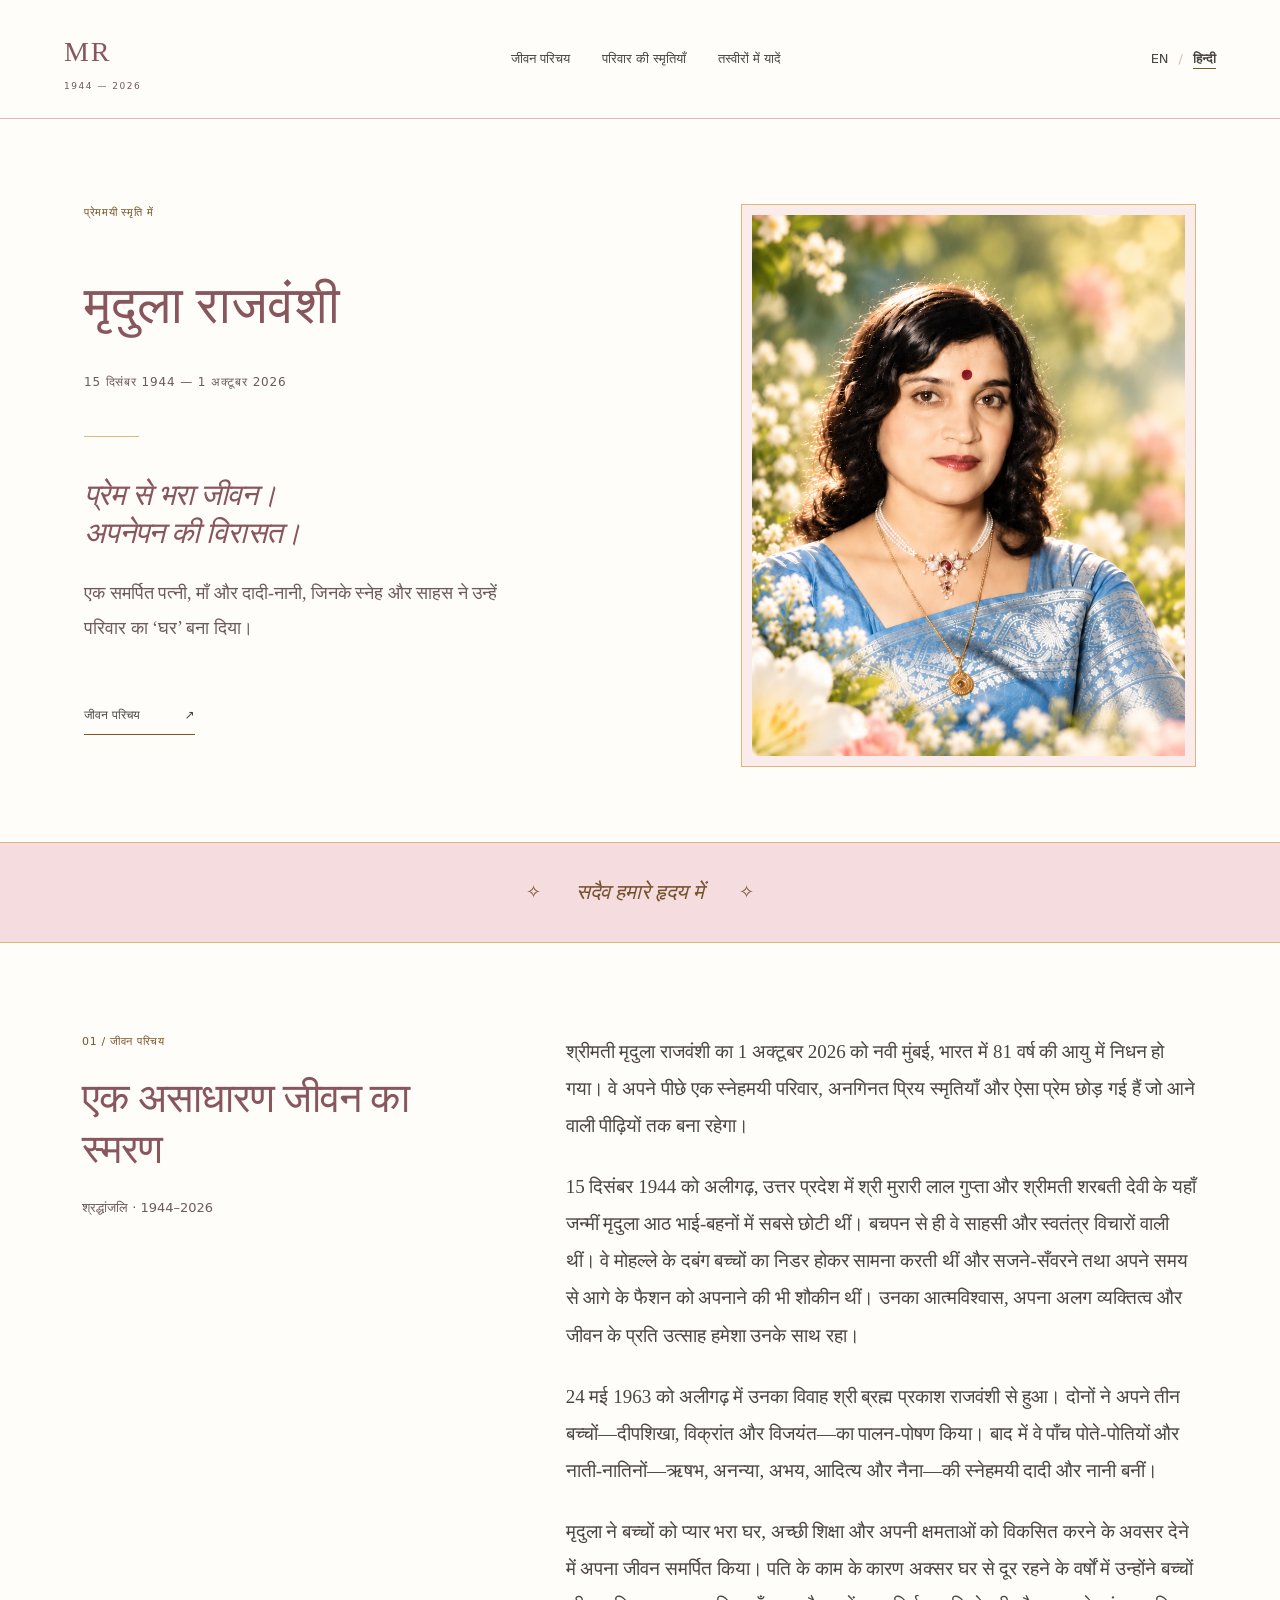
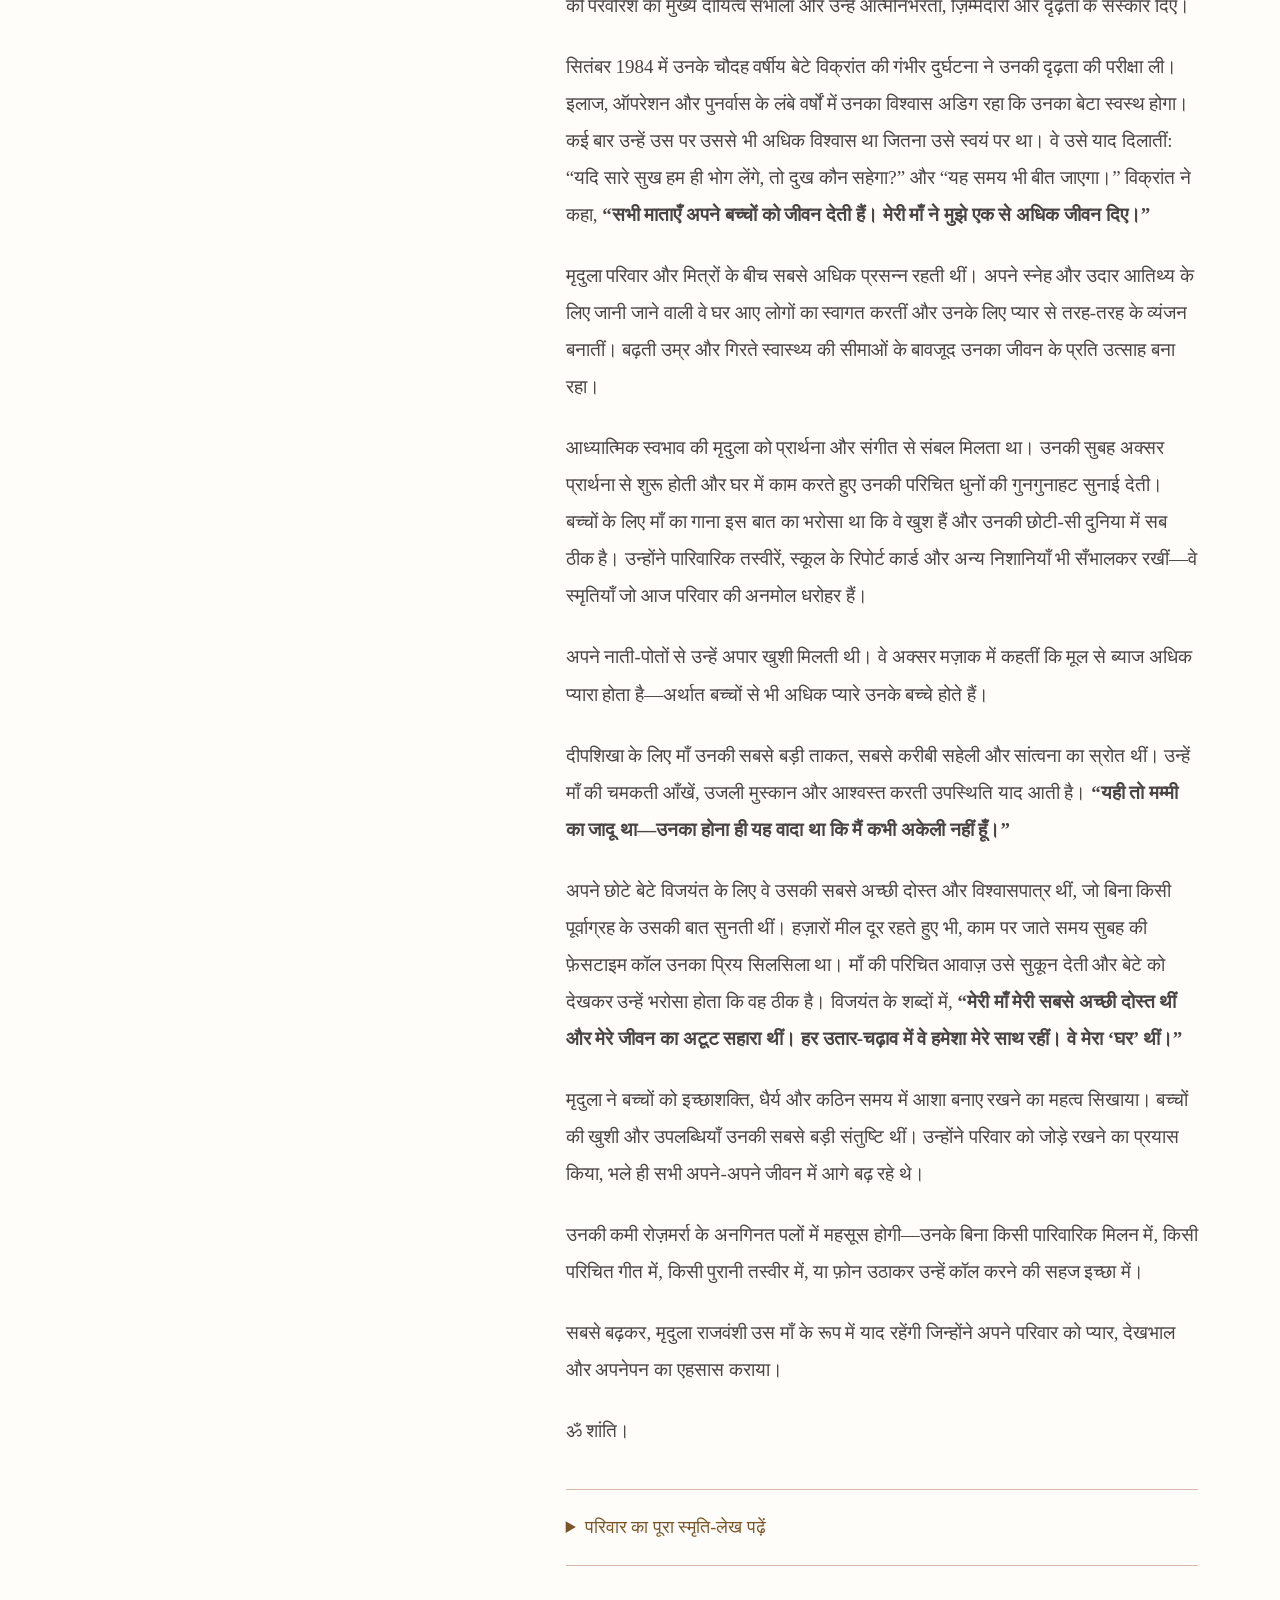
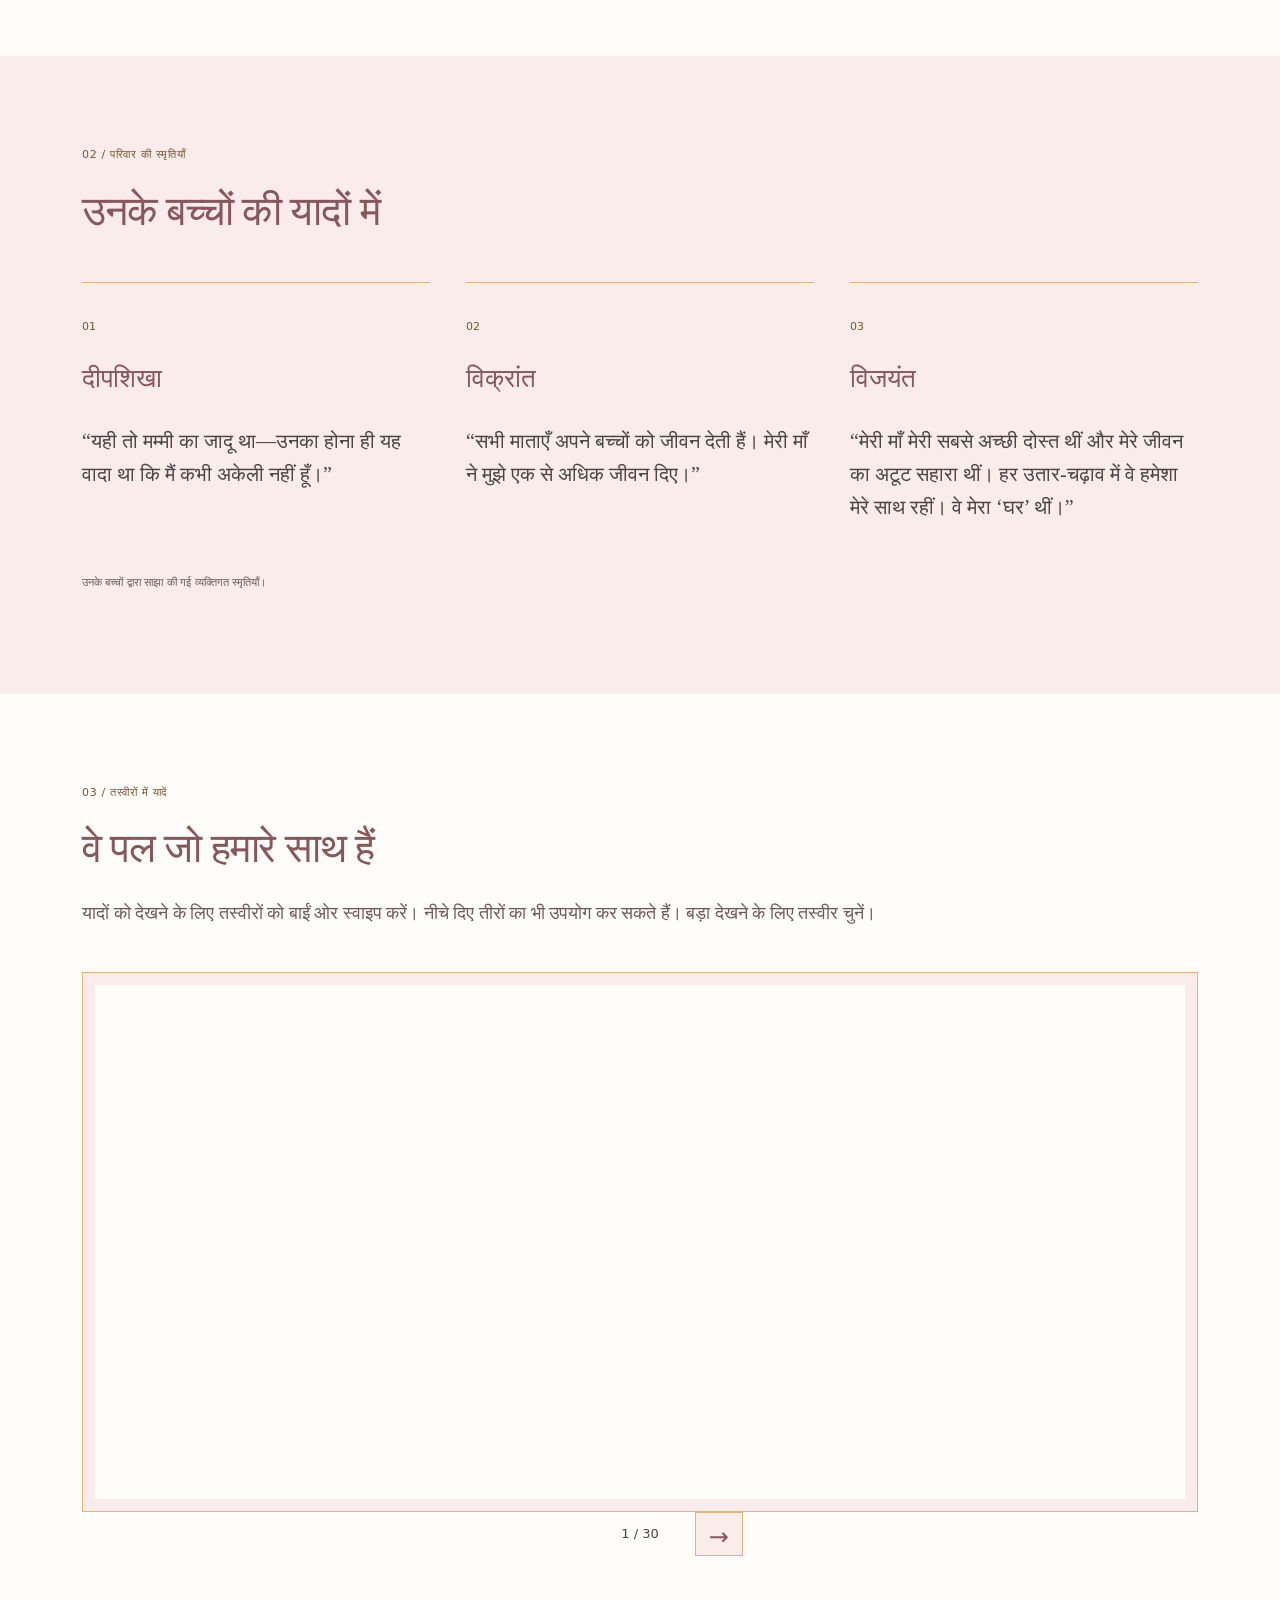
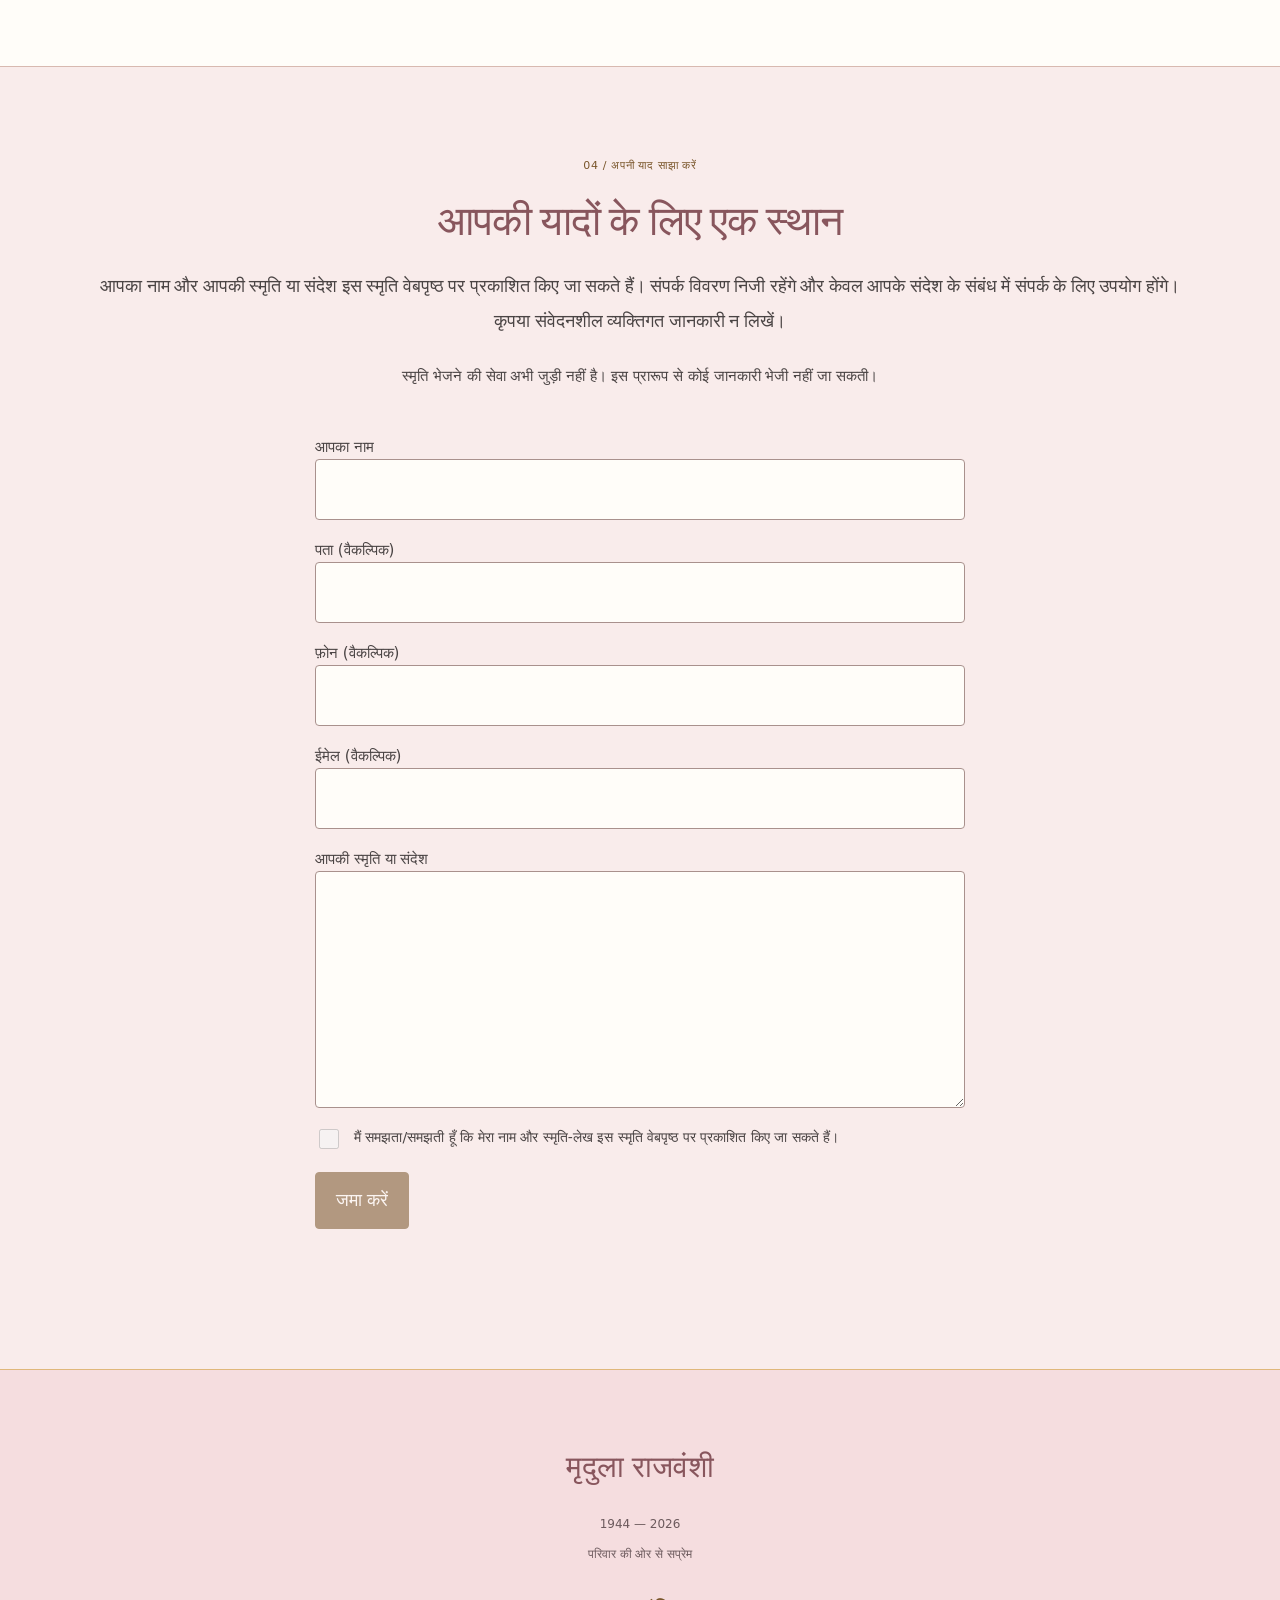
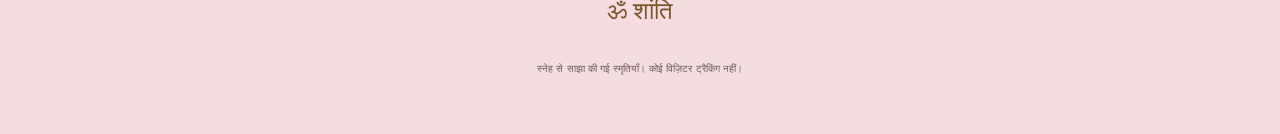
==== commit 3a91f97f: "Bold siblings’ direct quotes in Hindi obituary" ====
--- a/hi.html
+++ b/hi.html
@@ -7,11 +7,11 @@
 <p>15 दिसंबर 1944 को अलीगढ़, उत्तर प्रदेश में श्री मुरारी लाल गुप्ता और श्रीमती शरबती देवी के यहाँ जन्मीं मृदुला आठ भाई-बहनों में सबसे छोटी थीं। बचपन से ही वे साहसी और स्वतंत्र विचारों वाली थीं। वे मोहल्ले के दबंग बच्चों का निडर होकर सामना करती थीं और सजने-सँवरने तथा अपने समय से आगे के फैशन को अपनाने की भी शौकीन थीं। उनका आत्मविश्वास, अपना अलग व्यक्तित्व और जीवन के प्रति उत्साह हमेशा उनके साथ रहा।</p>
 <p>24 मई 1963 को अलीगढ़ में उनका विवाह श्री ब्रह्म प्रकाश राजवंशी से हुआ। दोनों ने अपने तीन बच्चों—दीपशिखा, विक्रांत और विजयंत—का पालन-पोषण किया। बाद में वे पाँच पोते-पोतियों और नाती-नातिनों—ऋषभ, अनन्या, अभय, आदित्य और नैना—की स्नेहमयी दादी और नानी बनीं।</p>
 <p>मृदुला ने बच्चों को प्यार भरा घर, अच्छी शिक्षा और अपनी क्षमताओं को विकसित करने के अवसर देने में अपना जीवन समर्पित किया। पति के काम के कारण अक्सर घर से दूर रहने के वर्षों में उन्होंने बच्चों की परवरिश का मुख्य दायित्व सँभाला और उन्हें आत्मनिर्भरता, ज़िम्मेदारी और दृढ़ता के संस्कार दिए।</p>
-<p>सितंबर 1984 में उनके चौदह वर्षीय बेटे विक्रांत की गंभीर दुर्घटना ने उनकी दृढ़ता की परीक्षा ली। इलाज, ऑपरेशन और पुनर्वास के लंबे वर्षों में उनका विश्वास अडिग रहा कि उनका बेटा स्वस्थ होगा। कई बार उन्हें उस पर उससे भी अधिक विश्वास था जितना उसे स्वयं पर था। वे उसे याद दिलातीं: “यदि सारे सुख हम ही भोग लेंगे, तो दुख कौन सहेगा?” और “यह समय भी बीत जाएगा।” विक्रांत ने कहा, “सभी माताएँ अपने बच्चों को जीवन देती हैं। मेरी माँ ने मुझे एक से अधिक जीवन दिए।”</p>
+<p>सितंबर 1984 में उनके चौदह वर्षीय बेटे विक्रांत की गंभीर दुर्घटना ने उनकी दृढ़ता की परीक्षा ली। इलाज, ऑपरेशन और पुनर्वास के लंबे वर्षों में उनका विश्वास अडिग रहा कि उनका बेटा स्वस्थ होगा। कई बार उन्हें उस पर उससे भी अधिक विश्वास था जितना उसे स्वयं पर था। वे उसे याद दिलातीं: “यदि सारे सुख हम ही भोग लेंगे, तो दुख कौन सहेगा?” और “यह समय भी बीत जाएगा।” विक्रांत ने कहा, <strong>“सभी माताएँ अपने बच्चों को जीवन देती हैं। मेरी माँ ने मुझे एक से अधिक जीवन दिए।”</strong></p>
 <p>मृदुला परिवार और मित्रों के बीच सबसे अधिक प्रसन्न रहती थीं। अपने स्नेह और उदार आतिथ्य के लिए जानी जाने वाली वे घर आए लोगों का स्वागत करतीं और उनके लिए प्यार से तरह-तरह के व्यंजन बनातीं। बढ़ती उम्र और गिरते स्वास्थ्य की सीमाओं के बावजूद उनका जीवन के प्रति उत्साह बना रहा।</p>
 <p>आध्यात्मिक स्वभाव की मृदुला को प्रार्थना और संगीत से संबल मिलता था। उनकी सुबह अक्सर प्रार्थना से शुरू होती और घर में काम करते हुए उनकी परिचित धुनों की गुनगुनाहट सुनाई देती। बच्चों के लिए माँ का गाना इस बात का भरोसा था कि वे खुश हैं और उनकी छोटी-सी दुनिया में सब ठीक है। उन्होंने पारिवारिक तस्वीरें, स्कूल के रिपोर्ट कार्ड और अन्य निशानियाँ भी सँभालकर रखीं—वे स्मृतियाँ जो आज परिवार की अनमोल धरोहर हैं।</p>
 <p>अपने नाती-पोतों से उन्हें अपार खुशी मिलती थी। वे अक्सर मज़ाक में कहतीं कि मूल से ब्याज अधिक प्यारा होता है—अर्थात बच्चों से भी अधिक प्यारे उनके बच्चे होते हैं।</p>
-<p>दीपशिखा के लिए माँ उनकी सबसे बड़ी ताकत, सबसे करीबी सहेली और सांत्वना का स्रोत थीं। उन्हें माँ की चमकती आँखें, उजली मुस्कान और आश्वस्त करती उपस्थिति याद आती है। “यही तो मम्मी का जादू था—उनका होना ही यह वादा था कि मैं कभी अकेली नहीं हूँ।”</p>
+<p>दीपशिखा के लिए माँ उनकी सबसे बड़ी ताकत, सबसे करीबी सहेली और सांत्वना का स्रोत थीं। उन्हें माँ की चमकती आँखें, उजली मुस्कान और आश्वस्त करती उपस्थिति याद आती है। <strong>“यही तो मम्मी का जादू था—उनका होना ही यह वादा था कि मैं कभी अकेली नहीं हूँ।”</strong></p>
 <p>अपने छोटे बेटे विजयंत के लिए वे उसकी सबसे अच्छी दोस्त और विश्वासपात्र थीं, जो बिना किसी पूर्वाग्रह के उसकी बात सुनती थीं। हज़ारों मील दूर रहते हुए भी, काम पर जाते समय सुबह की फ़ेसटाइम कॉल उनका प्रिय सिलसिला था। माँ की परिचित आवाज़ उसे सुकून देती और बेटे को देखकर उन्हें भरोसा होता कि वह ठीक है। विजयंत के शब्दों में, <strong>“मेरी माँ मेरी सबसे अच्छी दोस्त थीं और मेरे जीवन का अटूट सहारा थीं। हर उतार-चढ़ाव में वे हमेशा मेरे साथ रहीं। वे मेरा ‘घर’ थीं।”</strong></p>
 <p>मृदुला ने बच्चों को इच्छाशक्ति, धैर्य और कठिन समय में आशा बनाए रखने का महत्व सिखाया। बच्चों की खुशी और उपलब्धियाँ उनकी सबसे बड़ी संतुष्टि थीं। उन्होंने परिवार को जोड़े रखने का प्रयास किया, भले ही सभी अपने-अपने जीवन में आगे बढ़ रहे थे।</p>
 <p>उनकी कमी रोज़मर्रा के अनगिनत पलों में महसूस होगी—उनके बिना किसी पारिवारिक मिलन में, किसी परिचित गीत में, किसी पुरानी तस्वीर में, या फ़ोन उठाकर उन्हें कॉल करने की सहज इच्छा में।</p>
@@ -23,14 +23,14 @@
 <p>24 मई 1963 को अलीगढ़ में उनका विवाह श्री ब्रह्म प्रकाश राजवंशी से हुआ। उन्होंने तीन बच्चों—1965 में जन्मी दीपशिखा, 1970 में जन्मे विक्रांत और 1979 में जन्मे विजयंत—को पाला। वे ऋषभ, अनन्या, अभय, आदित्य और नैना की गर्वित और स्नेहमयी दादी-नानी बनीं।</p>
 <p>मृदुला ने बच्चों को सुरक्षित, सुखद और प्यार भरा घर देने में अपना जीवन लगाया। जब पति का काम उन्हें अक्सर घर से दूर रखता था, तब घर चलाने और बच्चों को पालने की मुख्य ज़िम्मेदारी उन्होंने सँभाली। वे चाहती थीं कि बच्चों को अच्छी शिक्षा और अपनी रुचियों व क्षमताओं को विकसित करने के अवसर मिलें। वे शिक्षा, सोच-समझकर खर्च करने, ज़िम्मेदारी निभाने और अपने पैरों पर खड़े होने को महत्व देती थीं।</p>
 <p>सितंबर 1984 में चौदह वर्षीय विक्रांत की गंभीर दुर्घटना ने उनकी दृढ़ता की परीक्षा ली। इसके बाद इलाज, ऑपरेशन, पुनर्वास और बार-बार कठिनाइयों के वर्ष आए। फिर भी उनका विश्वास अटल रहा कि उनका बेटा इन चुनौतियों को पार करेगा। जब भी वह संघर्ष करता, वे उसे आगे बढ़ने का साहस देतीं—अक्सर उसे स्वयं से अधिक उन पर उसका भरोसा मिलता। वे कहतीं, “यदि सारे सुख हम ही भोग लेंगे, तो दुख कौन सहेगा?” और “यह समय भी बीत जाएगा।” कठिन दिनों में ये बातें उसके मार्गदर्शक सिद्धांत बनीं।</p>
-<p>विक्रांत ने माँ के समर्पण को इन शब्दों में व्यक्त किया: “सभी माताएँ अपने बच्चों को जीवन देती हैं। मेरी माँ ने मुझे एक से अधिक जीवन दिए।” बचपन और किशोरावस्था में कई जानलेवा परिस्थितियों से गुज़रने के कारण वह उसे सुरक्षित रखने की उनकी दृढ़ता को गहराई से समझता था। इन अनुभवों ने उनके बीच विशेष निकटता बनाई। वे जीवन भर उसके प्रति सुरक्षात्मक रहीं और तीनों बच्चों की गहरी चिंता करती रहीं।</p>
+<p>विक्रांत ने माँ के समर्पण को इन शब्दों में व्यक्त किया: <strong>“सभी माताएँ अपने बच्चों को जीवन देती हैं। मेरी माँ ने मुझे एक से अधिक जीवन दिए।”</strong> बचपन और किशोरावस्था में कई जानलेवा परिस्थितियों से गुज़रने के कारण वह उसे सुरक्षित रखने की उनकी दृढ़ता को गहराई से समझता था। इन अनुभवों ने उनके बीच विशेष निकटता बनाई। वे जीवन भर उसके प्रति सुरक्षात्मक रहीं और तीनों बच्चों की गहरी चिंता करती रहीं।</p>
 <p>परिवार के लिए मृदुला रोज़मर्रा के जीवन का केंद्र थीं। बच्चे बड़े हुए, उनके अपने परिवार बने, पर उनका प्रेम और चिंता नहीं बदले। बच्चों को खुश और स्वस्थ जानकर उन्हें शांति मिलती। करियर, ज़िम्मेदारियों और दूरी के बावजूद वे परिवार को जुड़ा हुआ देखना चाहती थीं। सबके साथ होने पर वे सबसे अधिक प्रसन्न होती थीं।</p>
 <p>उनका स्नेह निकट परिवार से आगे रिश्तेदारों और मित्रों तक फैला था। वे अपनी उदारता और आतिथ्य के लिए जानी जाती थीं। उनका घर सबके लिए खुला था। वे मेहमानों के लिए विस्तार से भोजन बनातीं और यह सुनिश्चित करतीं कि सभी अच्छी तरह खाएँ और सहज रहें। भोजन उनका प्रेम जताने का एक तरीका था।</p>
 <p>उन्हें लोगों की संगति, पारिवारिक मिलन, उत्सव, अच्छा भोजन और रोज़मर्रा की छोटी खुशियाँ प्रिय थीं। उम्र और स्वास्थ्य की सीमाओं के बीच भी सुंदर कपड़े पहनने और जीवन का आनंद लेने में उनकी रुचि बनी रही। लोग उनके उत्साह, उदारता और कठिन परिस्थितियों में भी प्रसन्न रहने की क्षमता की सराहना करते थे।</p>
 <p>पारिवारिक मामलों में वे व्यावहारिक और विचारशील थीं। वे भविष्य की कठिनाइयों के लिए बचत करने और ज़रूरी चीज़ों को सँभालकर रखने में विश्वास रखती थीं। उनके सामान में बच्चों के जन्म की सूचनाएँ, शादी के निमंत्रण, स्कूल के रिपोर्ट कार्ड, कक्षा की तस्वीरें और दूसरी निशानियाँ व्यवस्थित मिलीं। दशकों में खो सकने वाले कागज़ भी उन्होंने बड़ी सावधानी से रखे थे। ये संग्रह उस माँ की कहानी कहते हैं जिसने बच्चों के जीवन को अनमोल माना और चुपचाप उनकी स्मृतियाँ सुरक्षित रखीं।</p>
 <p>आस्था उनके जीवन का स्थायी आधार थी। वे एक उच्च शक्ति में विश्वास रखतीं और प्रार्थना व संगीत से सांत्वना पाती थीं। सुबह अक्सर प्रार्थना करतीं और घर में अपने दैनिक काम करते हुए परिचित धुन गुनगुनातीं। बच्चों के लिए माँ का गाना एक आश्वासन था—माँ खुश हैं, जीवन अपनी लय में है और उनकी छोटी-सी दुनिया में सब ठीक है।</p>
 <p>नाती-पोतों के आने से उन्हें अपार खुशी मिली। वे उनकी संगति का आनंद लेतीं, उनके जीवन में रुचि रखतीं और उनकी उपलब्धियों पर गर्व करतीं। वे अक्सर मज़ाक में कहतीं कि मूल से ब्याज अधिक प्यारा होता है। उनके लिए इस कहावत में बहुत सच्चाई थी। नाती-पोतों का उनके हृदय में विशेष स्थान था और वे अपना स्नेह खुलकर जताती थीं।</p>
-<p>दीपशिखा के लिए माँ जीवन भर ताकत, सांत्वना और प्रेरणा का स्रोत थीं। वे उनकी सबसे करीबी सहेली और विश्वासपात्र थीं; उनके होने से जीवन की अनिश्चितताएँ कम डरावनी लगतीं। दीपशिखा को उनकी चमकती आँखें, उजली मुस्कान और पास होने का आश्वासन याद है। कैसी भी कठिनाई हो, माँ के होने से भरोसा रहता कि सब ठीक हो जाएगा। वे उनकी सुंदरता, समझदारी, दयालुता और आंतरिक शक्ति को सराहती थीं और उन्हें अपना आदर्श मानती थीं। उनके शब्दों में, “यही तो मम्मी का जादू था—उनका होना ही यह वादा था कि मैं कभी अकेली नहीं हूँ।”</p>
+<p>दीपशिखा के लिए माँ जीवन भर ताकत, सांत्वना और प्रेरणा का स्रोत थीं। वे उनकी सबसे करीबी सहेली और विश्वासपात्र थीं; उनके होने से जीवन की अनिश्चितताएँ कम डरावनी लगतीं। दीपशिखा को उनकी चमकती आँखें, उजली मुस्कान और पास होने का आश्वासन याद है। कैसी भी कठिनाई हो, माँ के होने से भरोसा रहता कि सब ठीक हो जाएगा। वे उनकी सुंदरता, समझदारी, दयालुता और आंतरिक शक्ति को सराहती थीं और उन्हें अपना आदर्श मानती थीं। उनके शब्दों में, <strong>“यही तो मम्मी का जादू था—उनका होना ही यह वादा था कि मैं कभी अकेली नहीं हूँ।”</strong></p>
 <p>विजयंत के लिए माँ सबसे करीबी मित्र और विश्वासपात्र भी थीं। उनका रिश्ता खुलेपन और आपसी समझ का था। वह निश्चिंत होकर अपनी बात कह सकता था; वे बिना किसी पूर्वाग्रह के सुनतीं, ज़रूरत पर सलाह देतीं और समझदारी की बात कहतीं। माँ भारत में और विजयंत अमेरिका में रहते थे, पर उनकी दिनचर्या दूरी को पाटती थी। हर सुबह काम पर निकलते हुए वह उन्हें फ़ेसटाइम पर कॉल करता। वे उसे देख पातीं, जबकि उसका ध्यान सड़क पर रहता, और वह उनकी परिचित आवाज़ सुनता। बातें अक्सर साधारण होतीं, पर दोनों को सुकून देतीं। माँ की आवाज़ से उसका दिन शांतिपूर्वक शुरू होता और बेटे को देखकर उन्हें भरोसा होता कि वह ठीक है। विजयंत के शब्दों में, <strong>“मेरी माँ मेरी सबसे अच्छी दोस्त थीं और मेरे जीवन का अटूट सहारा थीं। हर उतार-चढ़ाव में वे हमेशा मेरे साथ रहीं। वे मेरा ‘घर’ थीं।”</strong></p>
 <p>मृदुला ने बच्चों को इच्छाशक्ति और यह विश्वास दिया कि कितना भी कठिन समय हो, वह अंततः बीत जाएगा। वे दृढ़ता, धैर्य और सकारात्मक दृष्टि से विपत्ति का सामना करना सिखाती थीं। यह केवल सलाह नहीं थी—वे स्वयं ऐसे ही जीती थीं। बच्चों ने उन्हें कठिनाइयों का सामना अक्सर मुस्कान के साथ करते देखा और उनसे सीखा। विक्रांत के अनुसार, बच्चे केवल उनसे प्रेम ही नहीं करते थे; उनकी शक्ति और उनसे मिले साहस के कारण उनके प्रति गहरा आदर भी रखते थे।</p>
 <p>वे बच्चों और उनकी उपलब्धियों को अपना सबसे बड़ा गर्व मानती थीं। उन्हें बच्चों को आत्मनिर्भर बनते, अपना परिवार बसाते और सार्थक जीवन जीते देखकर संतोष मिलता था। बच्चों की खुशी और उनका एक-दूसरे के साथ बने रहना उनके लिए बहुत महत्वपूर्ण था।</p>
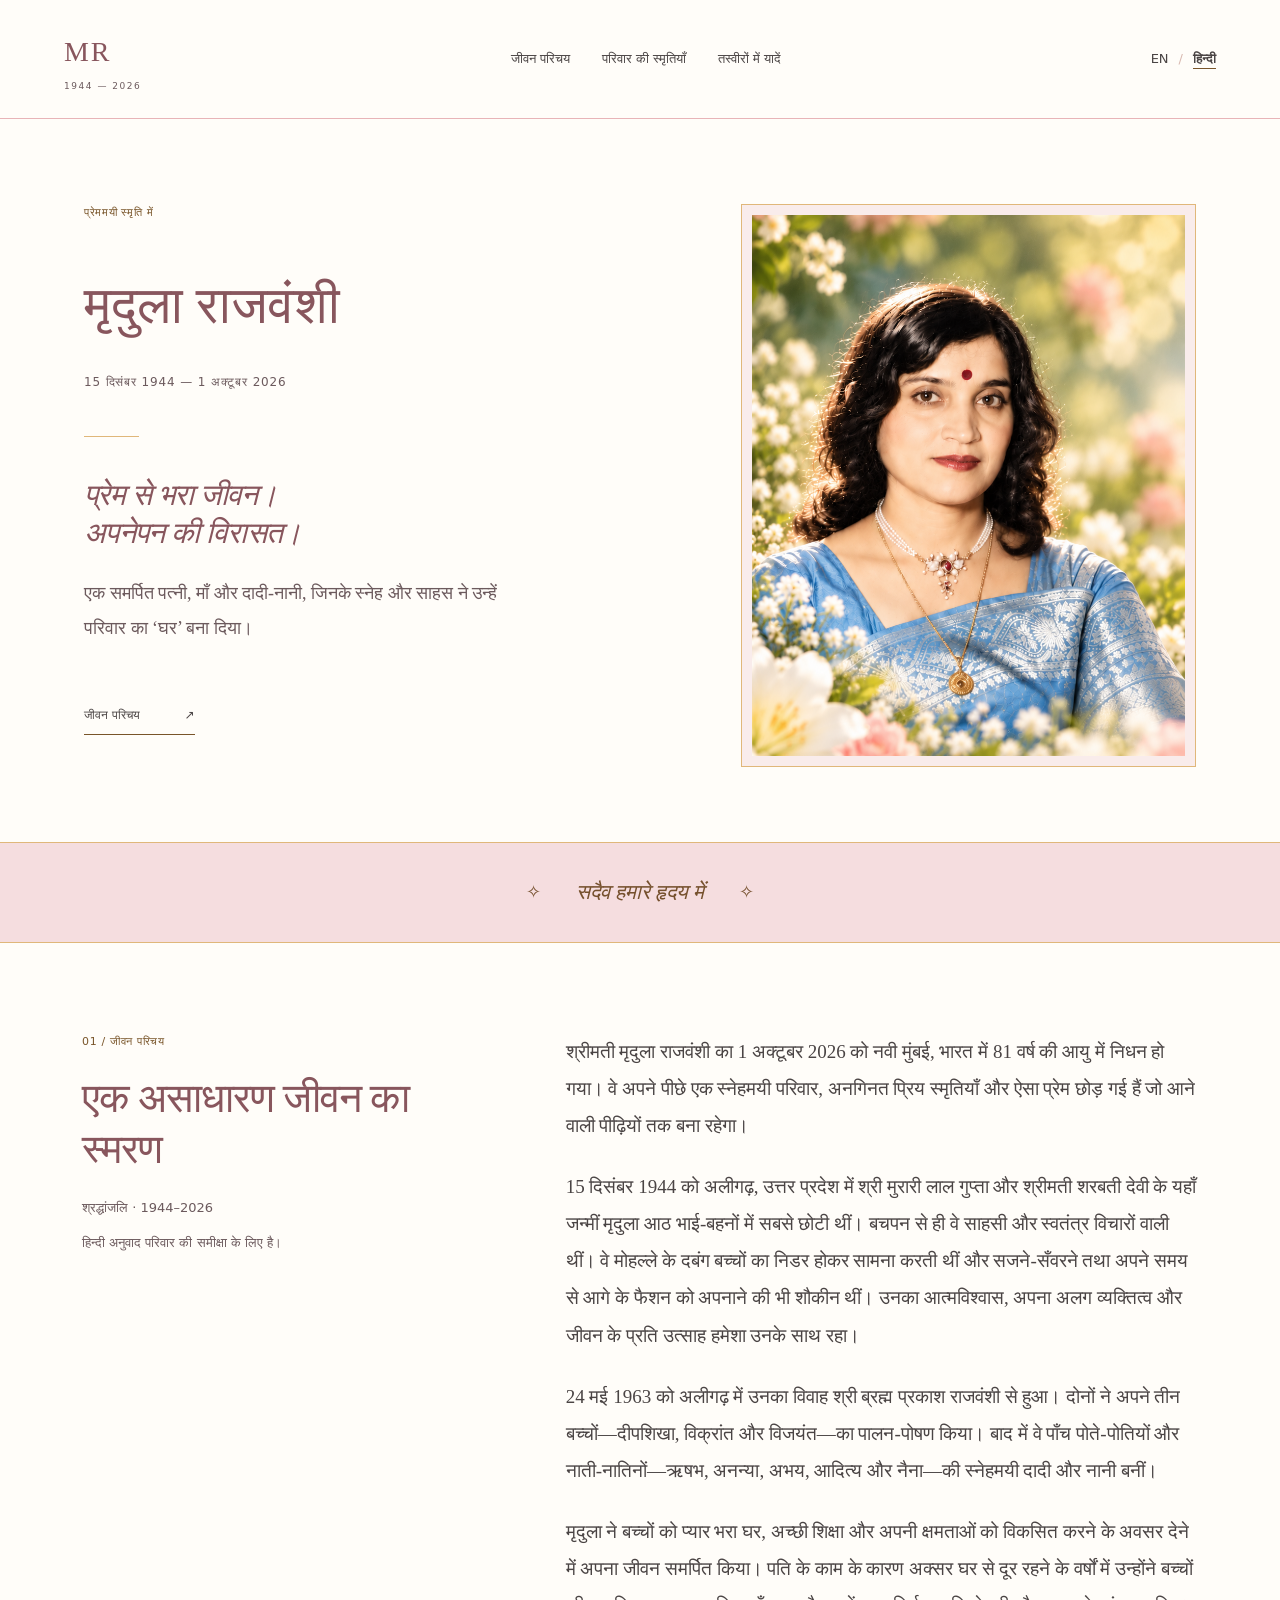
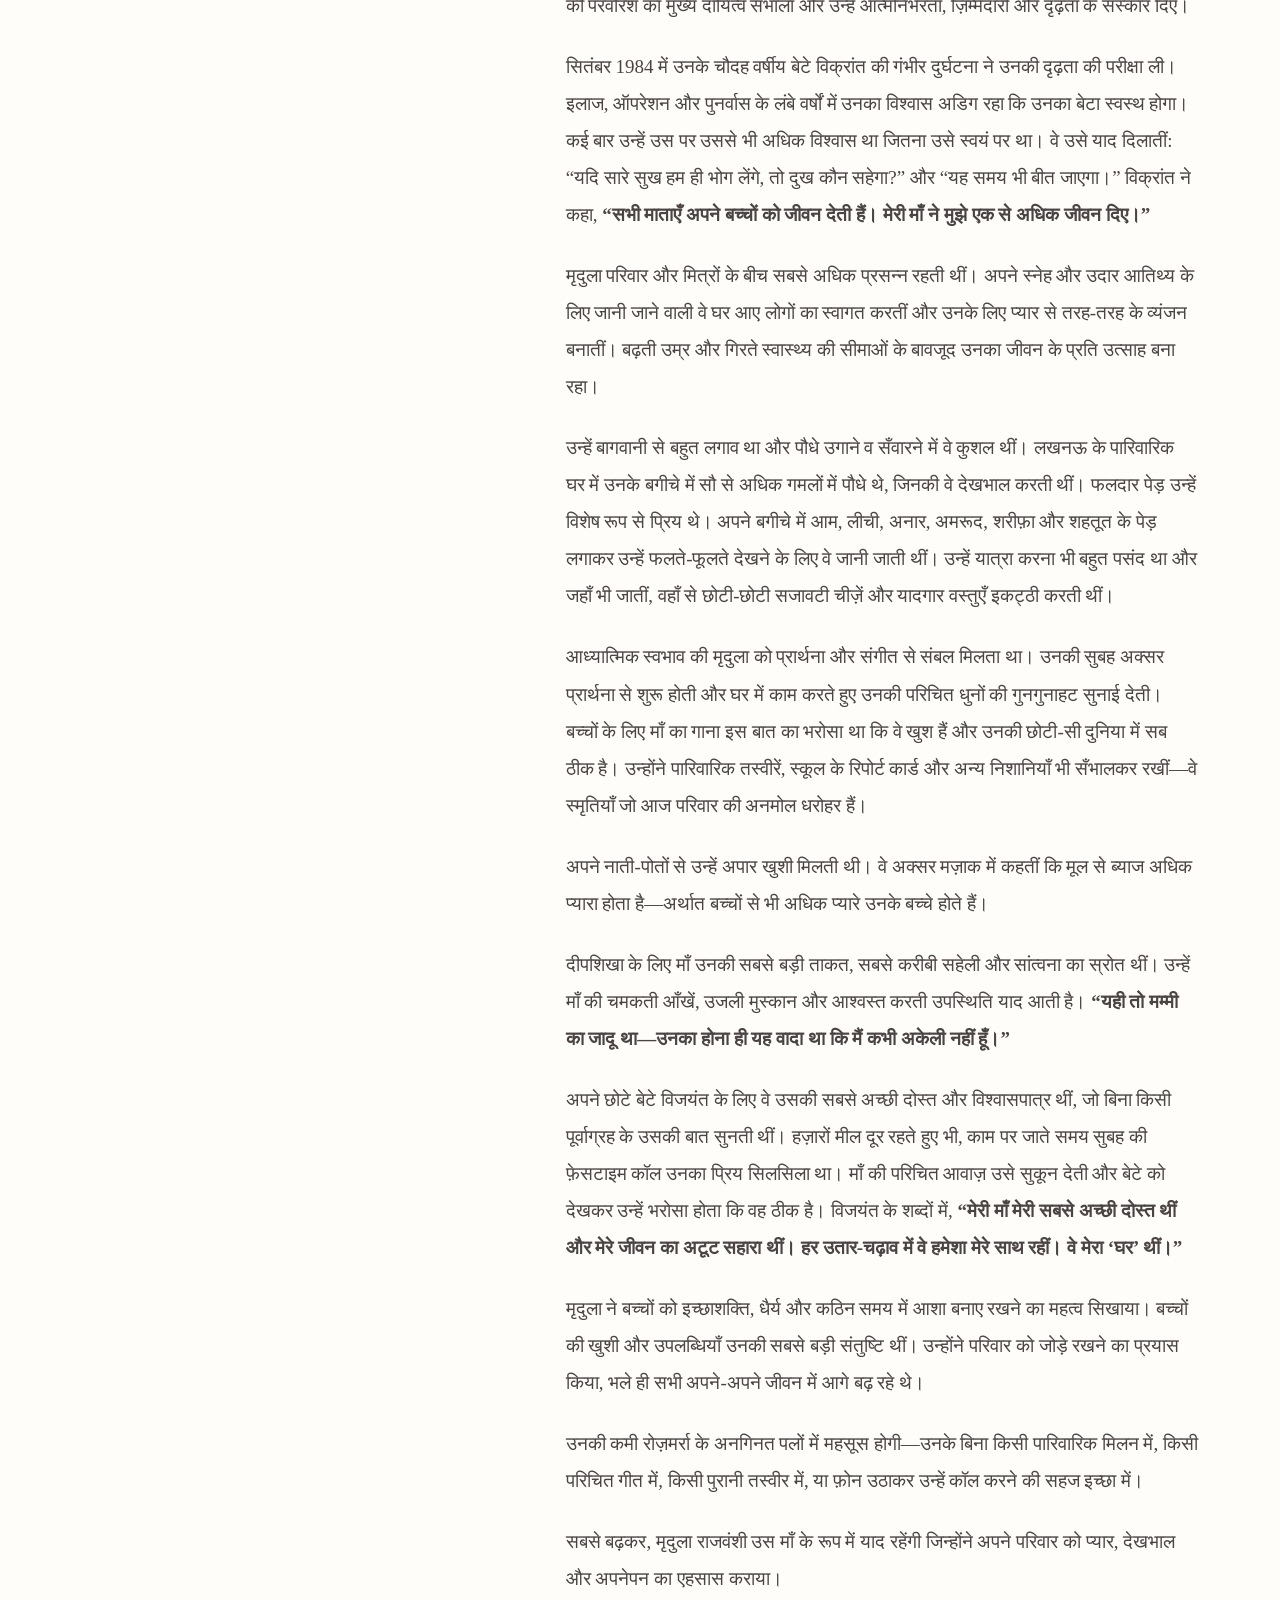
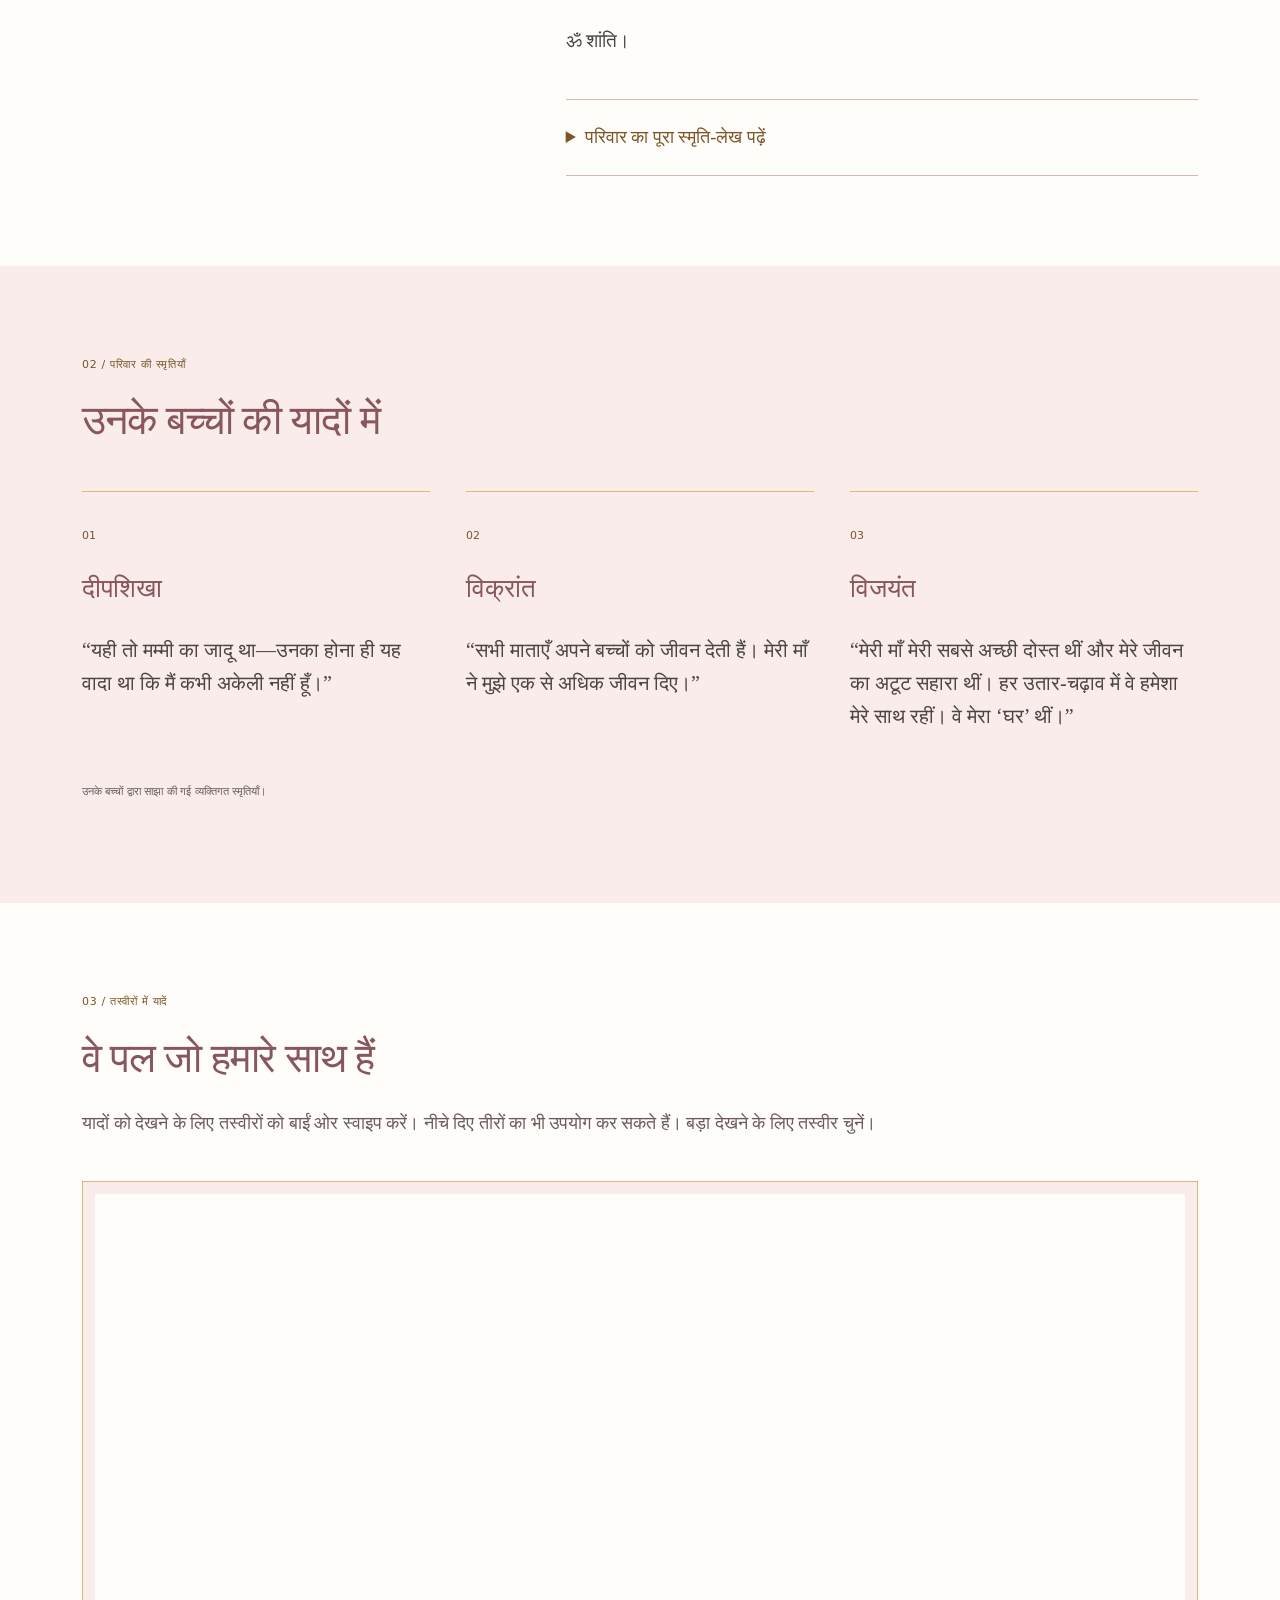
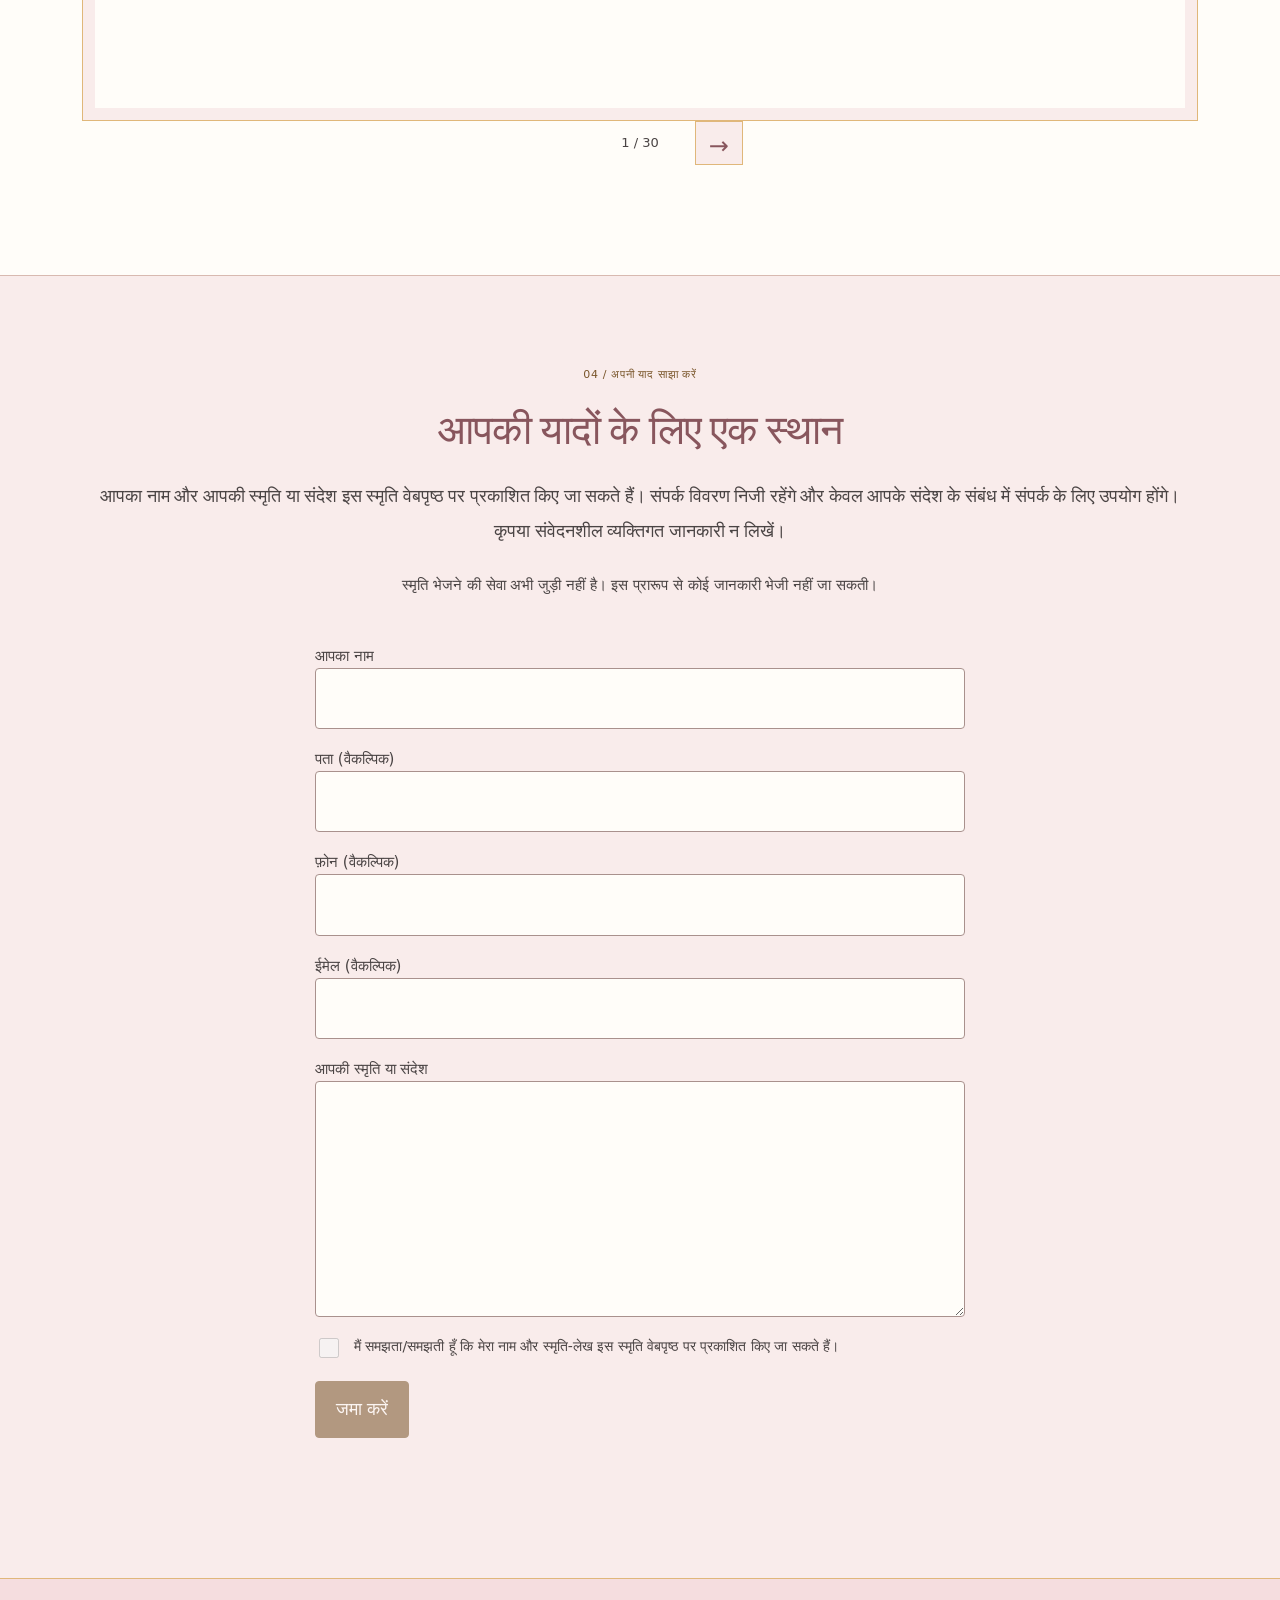
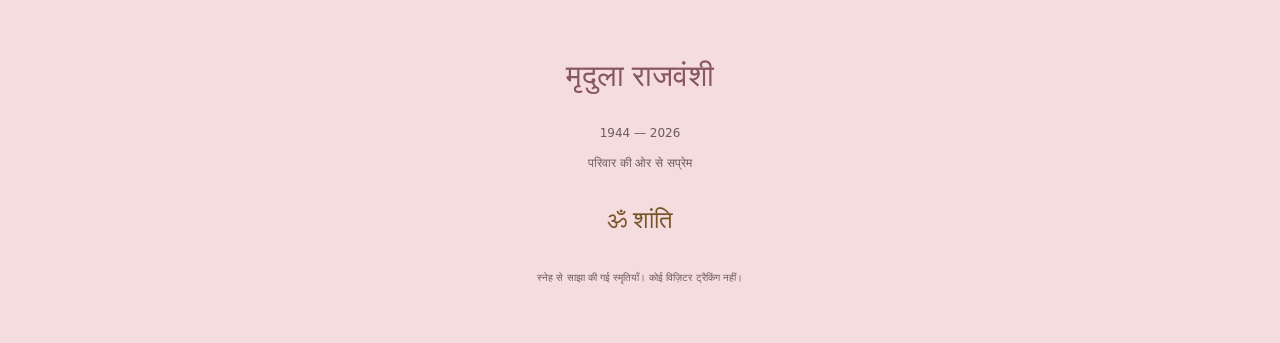
==== commit 1b16d390: "Remember her gardening, travel and keepsakes" ====
--- a/hi.html
+++ b/hi.html
@@ -3,12 +3,13 @@
 <body><a class="skip" href="#main">मुख्य सामग्री पर जाएँ</a><header><a class="brand" href="#">MR <span>1944 — 2026</span></a><nav aria-label="मुख्य नेविगेशन"><a href="#life">जीवन परिचय</a><a href="#tributes">परिवार की स्मृतियाँ</a><a href="#gallery">तस्वीरों में यादें</a></nav><div class="languages" aria-label="Language"><a href="index.html" lang="en" >EN</a><span>/</span><a href="hi.html" lang="hi" aria-current="page">हिन्दी</a></div></header>
 <main id="main"><section class="hero"><div class="hero-copy"><p class="eyebrow">प्रेममयी स्मृति में</p><h1>मृदुला राजवंशी</h1><p class="dates">15 दिसंबर 1944 — 1 अक्टूबर 2026</p><div class="rule"></div><h2>प्रेम से भरा जीवन।<br>अपनेपन की विरासत।</h2><p class="intro">एक समर्पित पत्नी, माँ और दादी-नानी, जिनके स्नेह और साहस ने उन्हें परिवार का ‘घर’ बना दिया।</p><a class="text-link" href="#life">जीवन परिचय <span aria-hidden="true">↗</span></a></div><figure class="portrait"><img src="portrait.png" width="850" height="1850" alt="फूलों के बीच नीली साड़ी में श्रीमती मृदुला राजवंशी का चित्र।" fetchpriority="high"></figure></section>
 <div class="dedication"><span aria-hidden="true">✧</span><p>सदैव हमारे हृदय में</p><span aria-hidden="true">✧</span></div>
-<section id="life" class="story section"><div class="section-head"><p class="eyebrow">01 / जीवन परिचय</p><h2>एक असाधारण जीवन का स्मरण</h2><p>श्रद्धांजलि · 1944–2026</p></div><div class="prose"><p>श्रीमती मृदुला राजवंशी का 1 अक्टूबर 2026 को नवी मुंबई, भारत में 81 वर्ष की आयु में निधन हो गया। वे अपने पीछे एक स्नेहमयी परिवार, अनगिनत प्रिय स्मृतियाँ और ऐसा प्रेम छोड़ गई हैं जो आने वाली पीढ़ियों तक बना रहेगा।</p>
+<section id="life" class="story section"><div class="section-head"><p class="eyebrow">01 / जीवन परिचय</p><h2>एक असाधारण जीवन का स्मरण</h2><p>श्रद्धांजलि · 1944–2026</p><p class="review">हिन्दी अनुवाद परिवार की समीक्षा के लिए है।</p></div><div class="prose"><p>श्रीमती मृदुला राजवंशी का 1 अक्टूबर 2026 को नवी मुंबई, भारत में 81 वर्ष की आयु में निधन हो गया। वे अपने पीछे एक स्नेहमयी परिवार, अनगिनत प्रिय स्मृतियाँ और ऐसा प्रेम छोड़ गई हैं जो आने वाली पीढ़ियों तक बना रहेगा।</p>
 <p>15 दिसंबर 1944 को अलीगढ़, उत्तर प्रदेश में श्री मुरारी लाल गुप्ता और श्रीमती शरबती देवी के यहाँ जन्मीं मृदुला आठ भाई-बहनों में सबसे छोटी थीं। बचपन से ही वे साहसी और स्वतंत्र विचारों वाली थीं। वे मोहल्ले के दबंग बच्चों का निडर होकर सामना करती थीं और सजने-सँवरने तथा अपने समय से आगे के फैशन को अपनाने की भी शौकीन थीं। उनका आत्मविश्वास, अपना अलग व्यक्तित्व और जीवन के प्रति उत्साह हमेशा उनके साथ रहा।</p>
 <p>24 मई 1963 को अलीगढ़ में उनका विवाह श्री ब्रह्म प्रकाश राजवंशी से हुआ। दोनों ने अपने तीन बच्चों—दीपशिखा, विक्रांत और विजयंत—का पालन-पोषण किया। बाद में वे पाँच पोते-पोतियों और नाती-नातिनों—ऋषभ, अनन्या, अभय, आदित्य और नैना—की स्नेहमयी दादी और नानी बनीं।</p>
 <p>मृदुला ने बच्चों को प्यार भरा घर, अच्छी शिक्षा और अपनी क्षमताओं को विकसित करने के अवसर देने में अपना जीवन समर्पित किया। पति के काम के कारण अक्सर घर से दूर रहने के वर्षों में उन्होंने बच्चों की परवरिश का मुख्य दायित्व सँभाला और उन्हें आत्मनिर्भरता, ज़िम्मेदारी और दृढ़ता के संस्कार दिए।</p>
 <p>सितंबर 1984 में उनके चौदह वर्षीय बेटे विक्रांत की गंभीर दुर्घटना ने उनकी दृढ़ता की परीक्षा ली। इलाज, ऑपरेशन और पुनर्वास के लंबे वर्षों में उनका विश्वास अडिग रहा कि उनका बेटा स्वस्थ होगा। कई बार उन्हें उस पर उससे भी अधिक विश्वास था जितना उसे स्वयं पर था। वे उसे याद दिलातीं: “यदि सारे सुख हम ही भोग लेंगे, तो दुख कौन सहेगा?” और “यह समय भी बीत जाएगा।” विक्रांत ने कहा, <strong>“सभी माताएँ अपने बच्चों को जीवन देती हैं। मेरी माँ ने मुझे एक से अधिक जीवन दिए।”</strong></p>
 <p>मृदुला परिवार और मित्रों के बीच सबसे अधिक प्रसन्न रहती थीं। अपने स्नेह और उदार आतिथ्य के लिए जानी जाने वाली वे घर आए लोगों का स्वागत करतीं और उनके लिए प्यार से तरह-तरह के व्यंजन बनातीं। बढ़ती उम्र और गिरते स्वास्थ्य की सीमाओं के बावजूद उनका जीवन के प्रति उत्साह बना रहा।</p>
+<p>उन्हें बागवानी से बहुत लगाव था और पौधे उगाने व सँवारने में वे कुशल थीं। लखनऊ के पारिवारिक घर में उनके बगीचे में सौ से अधिक गमलों में पौधे थे, जिनकी वे देखभाल करती थीं। फलदार पेड़ उन्हें विशेष रूप से प्रिय थे। अपने बगीचे में आम, लीची, अनार, अमरूद, शरीफ़ा और शहतूत के पेड़ लगाकर उन्हें फलते-फूलते देखने के लिए वे जानी जाती थीं। उन्हें यात्रा करना भी बहुत पसंद था और जहाँ भी जातीं, वहाँ से छोटी-छोटी सजावटी चीज़ें और यादगार वस्तुएँ इकट्ठी करती थीं।</p>
 <p>आध्यात्मिक स्वभाव की मृदुला को प्रार्थना और संगीत से संबल मिलता था। उनकी सुबह अक्सर प्रार्थना से शुरू होती और घर में काम करते हुए उनकी परिचित धुनों की गुनगुनाहट सुनाई देती। बच्चों के लिए माँ का गाना इस बात का भरोसा था कि वे खुश हैं और उनकी छोटी-सी दुनिया में सब ठीक है। उन्होंने पारिवारिक तस्वीरें, स्कूल के रिपोर्ट कार्ड और अन्य निशानियाँ भी सँभालकर रखीं—वे स्मृतियाँ जो आज परिवार की अनमोल धरोहर हैं।</p>
 <p>अपने नाती-पोतों से उन्हें अपार खुशी मिलती थी। वे अक्सर मज़ाक में कहतीं कि मूल से ब्याज अधिक प्यारा होता है—अर्थात बच्चों से भी अधिक प्यारे उनके बच्चे होते हैं।</p>
 <p>दीपशिखा के लिए माँ उनकी सबसे बड़ी ताकत, सबसे करीबी सहेली और सांत्वना का स्रोत थीं। उन्हें माँ की चमकती आँखें, उजली मुस्कान और आश्वस्त करती उपस्थिति याद आती है। <strong>“यही तो मम्मी का जादू था—उनका होना ही यह वादा था कि मैं कभी अकेली नहीं हूँ।”</strong></p>
@@ -27,6 +28,7 @@
 <p>परिवार के लिए मृदुला रोज़मर्रा के जीवन का केंद्र थीं। बच्चे बड़े हुए, उनके अपने परिवार बने, पर उनका प्रेम और चिंता नहीं बदले। बच्चों को खुश और स्वस्थ जानकर उन्हें शांति मिलती। करियर, ज़िम्मेदारियों और दूरी के बावजूद वे परिवार को जुड़ा हुआ देखना चाहती थीं। सबके साथ होने पर वे सबसे अधिक प्रसन्न होती थीं।</p>
 <p>उनका स्नेह निकट परिवार से आगे रिश्तेदारों और मित्रों तक फैला था। वे अपनी उदारता और आतिथ्य के लिए जानी जाती थीं। उनका घर सबके लिए खुला था। वे मेहमानों के लिए विस्तार से भोजन बनातीं और यह सुनिश्चित करतीं कि सभी अच्छी तरह खाएँ और सहज रहें। भोजन उनका प्रेम जताने का एक तरीका था।</p>
 <p>उन्हें लोगों की संगति, पारिवारिक मिलन, उत्सव, अच्छा भोजन और रोज़मर्रा की छोटी खुशियाँ प्रिय थीं। उम्र और स्वास्थ्य की सीमाओं के बीच भी सुंदर कपड़े पहनने और जीवन का आनंद लेने में उनकी रुचि बनी रही। लोग उनके उत्साह, उदारता और कठिन परिस्थितियों में भी प्रसन्न रहने की क्षमता की सराहना करते थे।</p>
+<p>उन्हें बागवानी से बहुत लगाव था और पौधे उगाने व सँवारने में वे कुशल थीं। लखनऊ के पारिवारिक घर में उनके बगीचे में सौ से अधिक गमलों में पौधे थे, जिनकी वे देखभाल करती थीं। फलदार पेड़ उन्हें विशेष रूप से प्रिय थे। अपने बगीचे में आम, लीची, अनार, अमरूद, शरीफ़ा और शहतूत के पेड़ लगाकर उन्हें फलते-फूलते देखने के लिए वे जानी जाती थीं। उन्हें यात्रा करना भी बहुत पसंद था और जहाँ भी जातीं, वहाँ से छोटी-छोटी सजावटी चीज़ें और यादगार वस्तुएँ इकट्ठी करती थीं।</p>
 <p>पारिवारिक मामलों में वे व्यावहारिक और विचारशील थीं। वे भविष्य की कठिनाइयों के लिए बचत करने और ज़रूरी चीज़ों को सँभालकर रखने में विश्वास रखती थीं। उनके सामान में बच्चों के जन्म की सूचनाएँ, शादी के निमंत्रण, स्कूल के रिपोर्ट कार्ड, कक्षा की तस्वीरें और दूसरी निशानियाँ व्यवस्थित मिलीं। दशकों में खो सकने वाले कागज़ भी उन्होंने बड़ी सावधानी से रखे थे। ये संग्रह उस माँ की कहानी कहते हैं जिसने बच्चों के जीवन को अनमोल माना और चुपचाप उनकी स्मृतियाँ सुरक्षित रखीं।</p>
 <p>आस्था उनके जीवन का स्थायी आधार थी। वे एक उच्च शक्ति में विश्वास रखतीं और प्रार्थना व संगीत से सांत्वना पाती थीं। सुबह अक्सर प्रार्थना करतीं और घर में अपने दैनिक काम करते हुए परिचित धुन गुनगुनातीं। बच्चों के लिए माँ का गाना एक आश्वासन था—माँ खुश हैं, जीवन अपनी लय में है और उनकी छोटी-सी दुनिया में सब ठीक है।</p>
 <p>नाती-पोतों के आने से उन्हें अपार खुशी मिली। वे उनकी संगति का आनंद लेतीं, उनके जीवन में रुचि रखतीं और उनकी उपलब्धियों पर गर्व करतीं। वे अक्सर मज़ाक में कहतीं कि मूल से ब्याज अधिक प्यारा होता है। उनके लिए इस कहावत में बहुत सच्चाई थी। नाती-पोतों का उनके हृदय में विशेष स्थान था और वे अपना स्नेह खुलकर जताती थीं।</p>
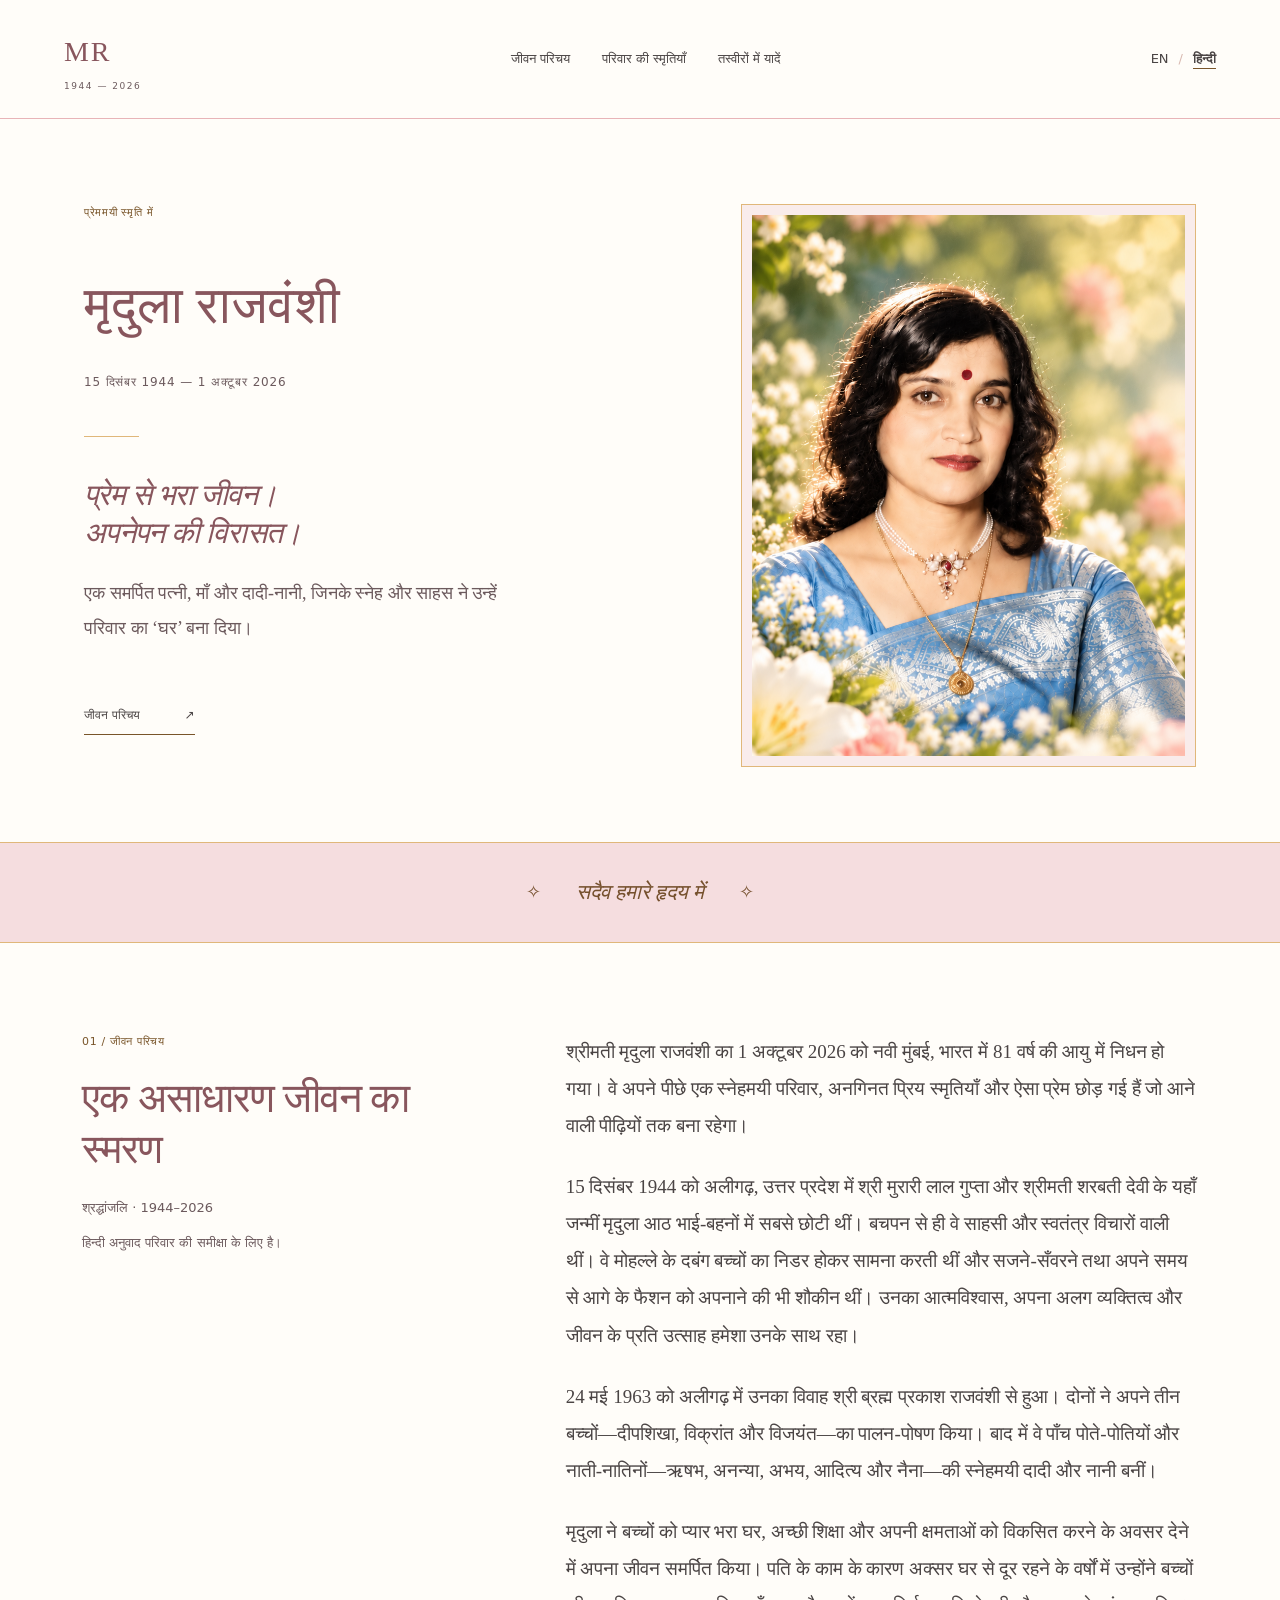
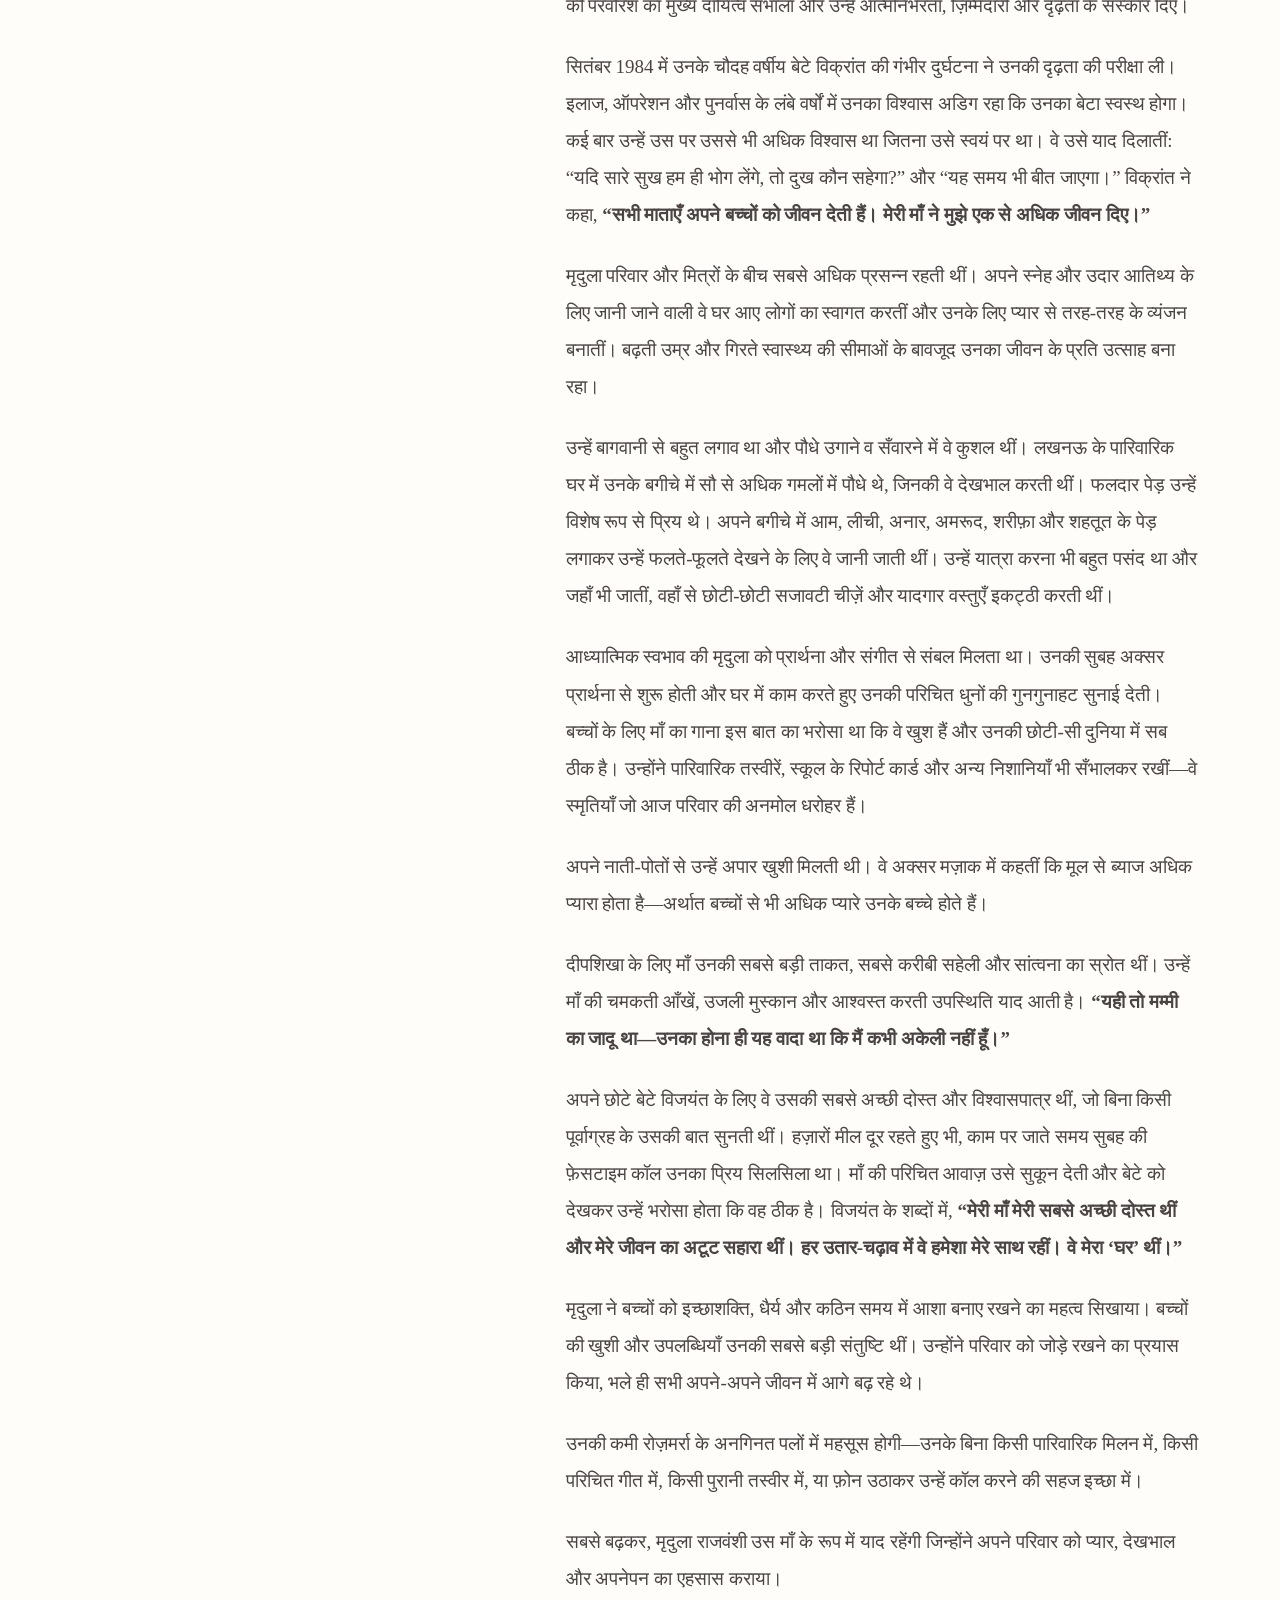
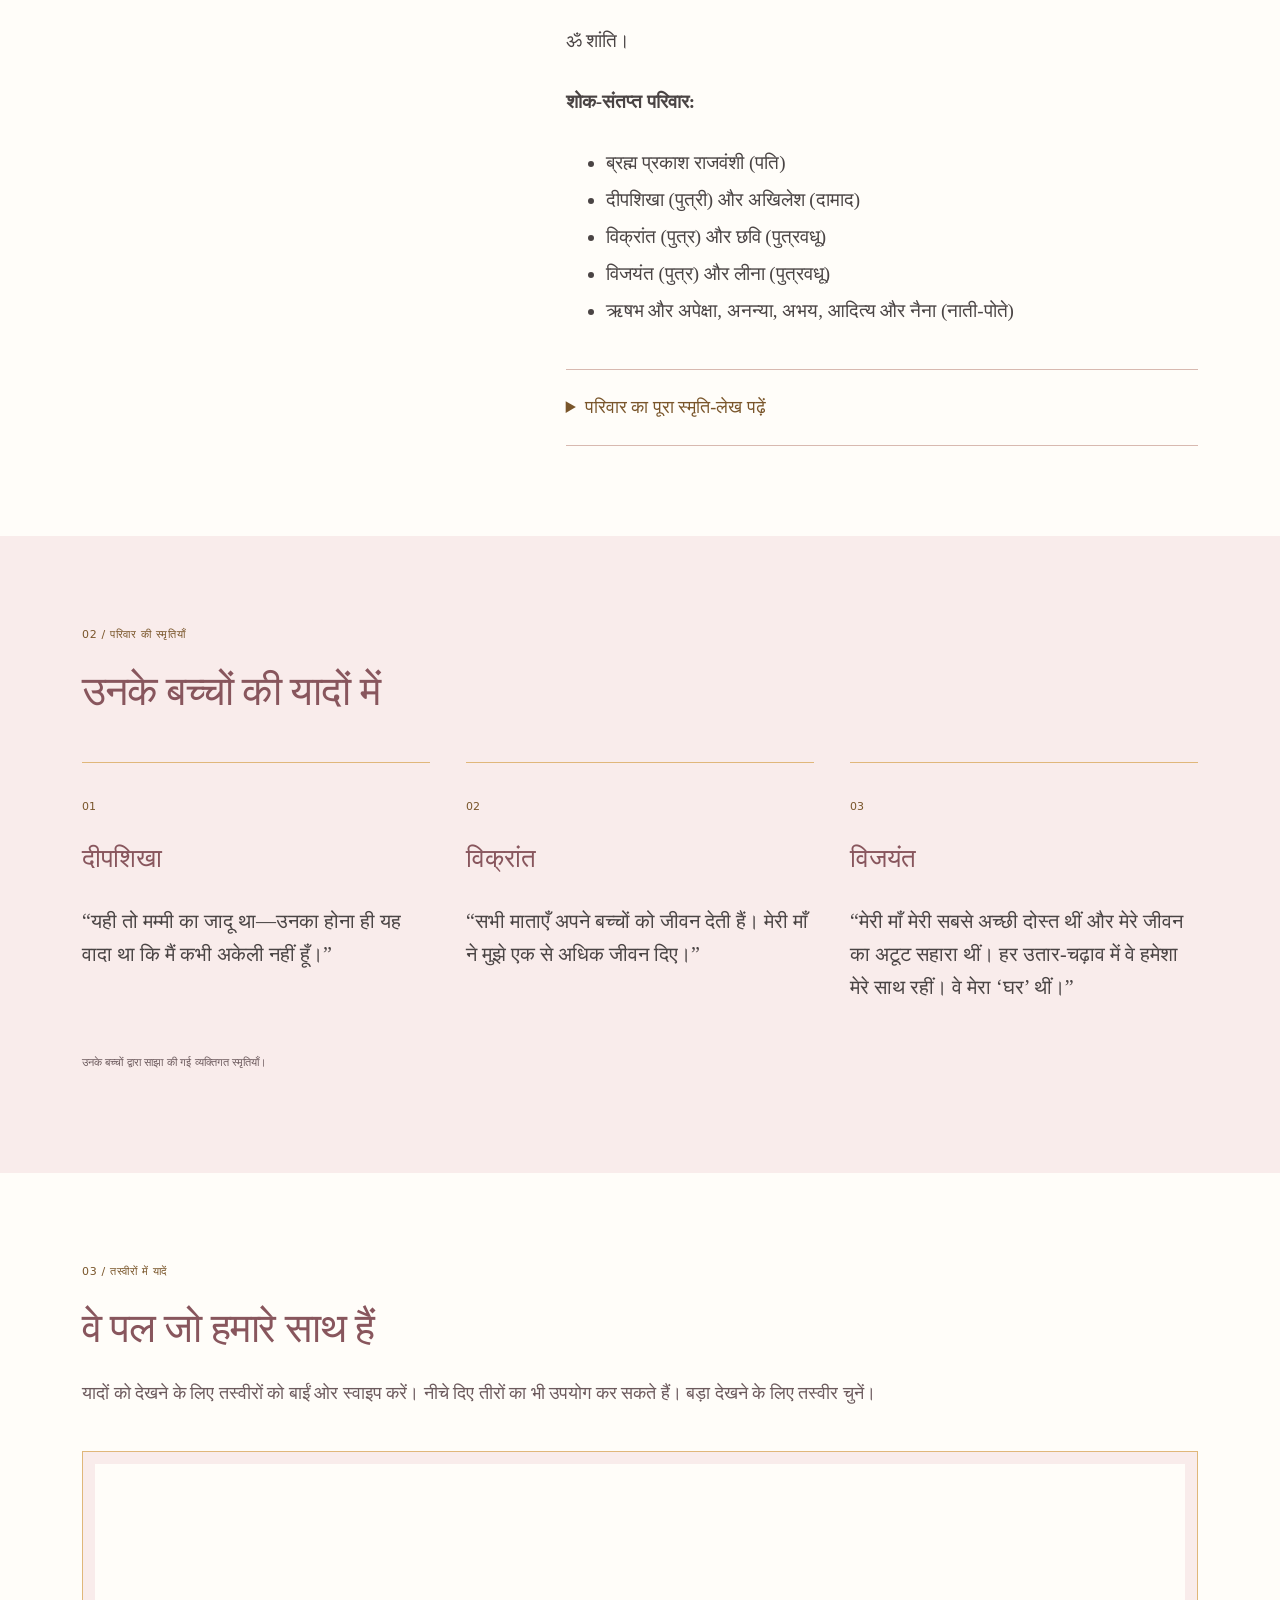
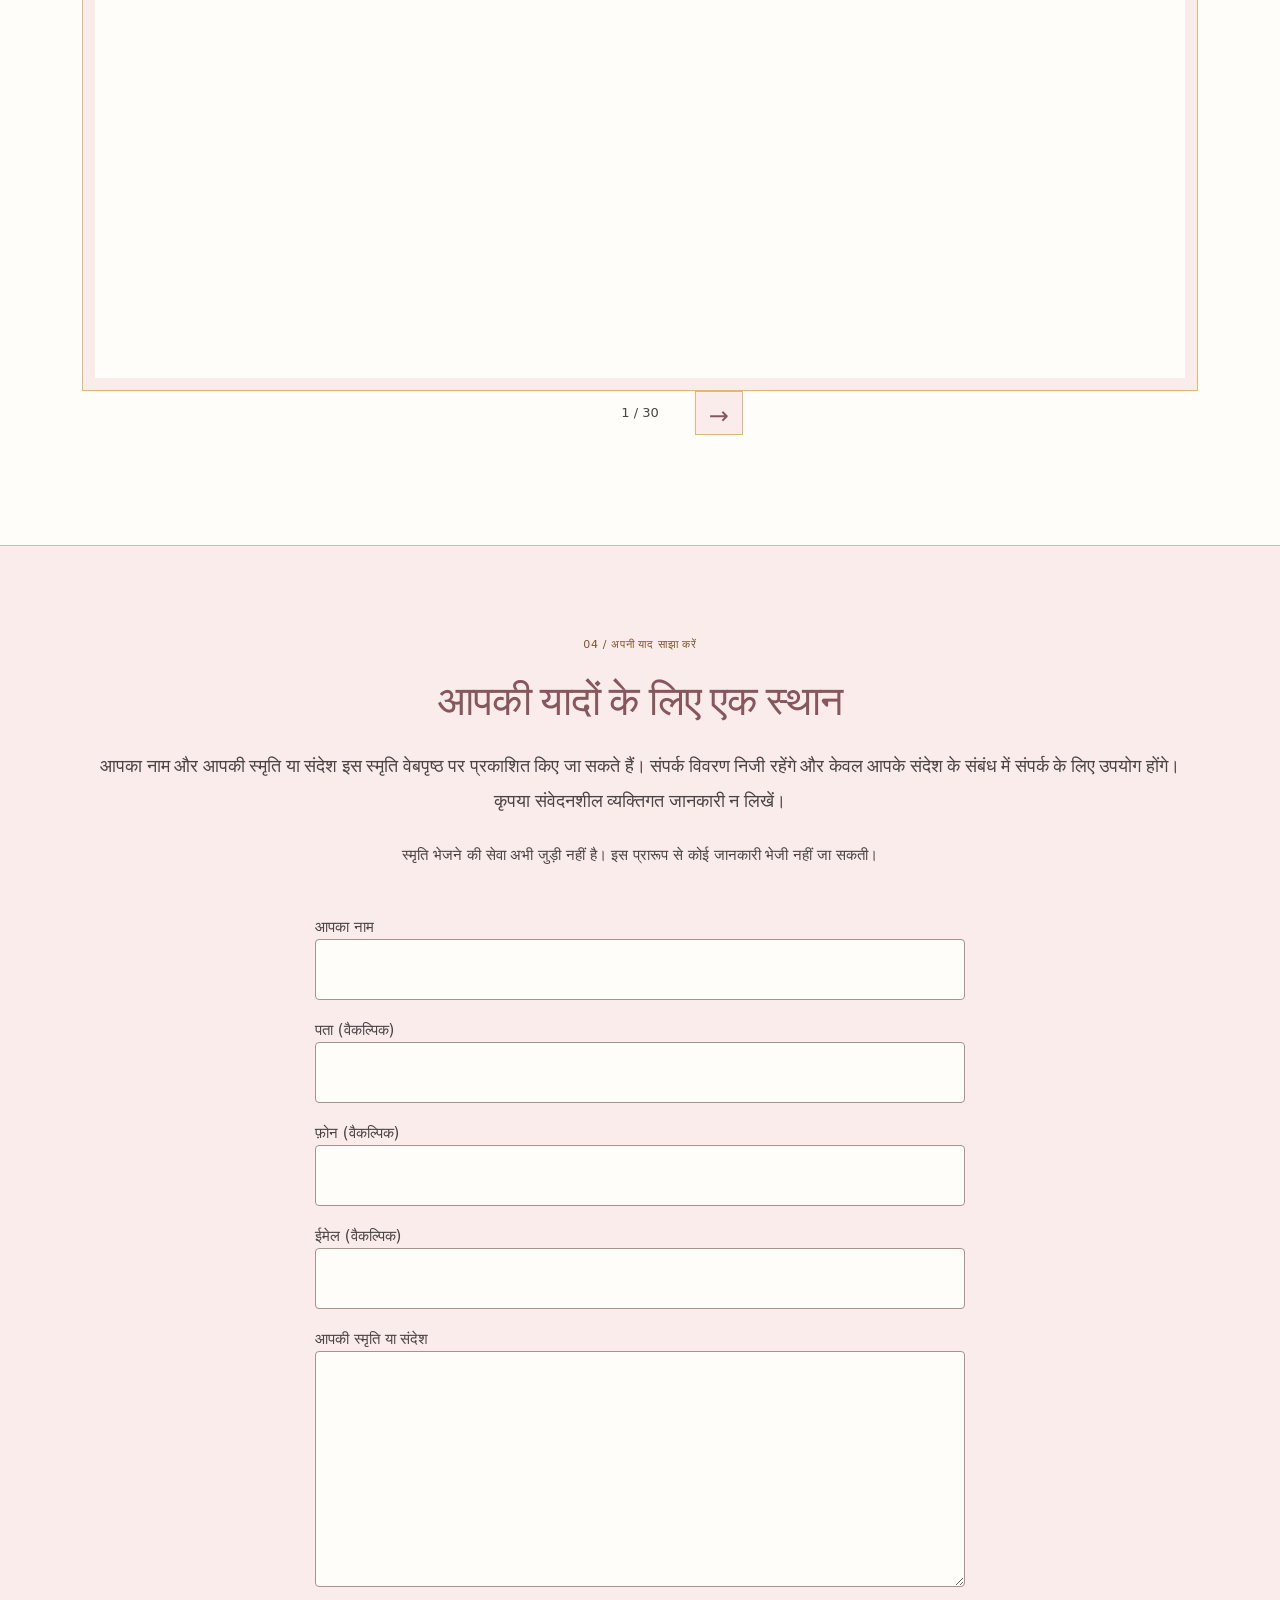
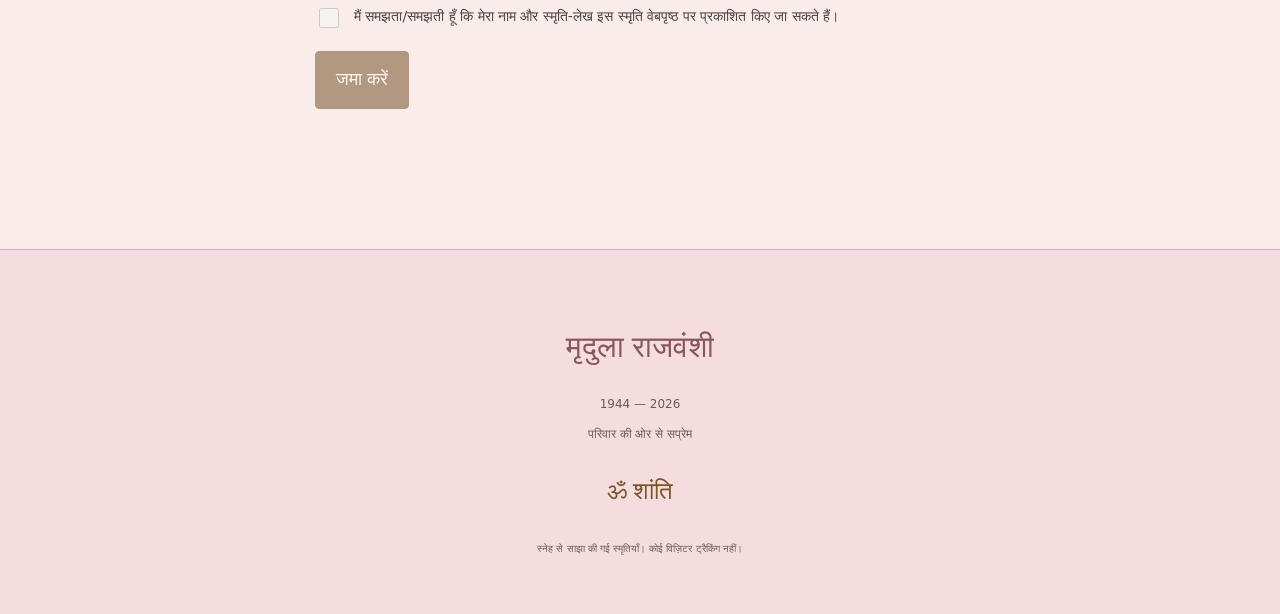
==== commit 91896e9c: "Add the grieving family beneath Om Shanti" ====
--- a/hi.html
+++ b/hi.html
@@ -17,7 +17,7 @@
 <p>मृदुला ने बच्चों को इच्छाशक्ति, धैर्य और कठिन समय में आशा बनाए रखने का महत्व सिखाया। बच्चों की खुशी और उपलब्धियाँ उनकी सबसे बड़ी संतुष्टि थीं। उन्होंने परिवार को जोड़े रखने का प्रयास किया, भले ही सभी अपने-अपने जीवन में आगे बढ़ रहे थे।</p>
 <p>उनकी कमी रोज़मर्रा के अनगिनत पलों में महसूस होगी—उनके बिना किसी पारिवारिक मिलन में, किसी परिचित गीत में, किसी पुरानी तस्वीर में, या फ़ोन उठाकर उन्हें कॉल करने की सहज इच्छा में।</p>
 <p>सबसे बढ़कर, मृदुला राजवंशी उस माँ के रूप में याद रहेंगी जिन्होंने अपने परिवार को प्यार, देखभाल और अपनेपन का एहसास कराया।</p>
-<p>ॐ शांति।</p><details id="remembrance"><summary>परिवार का पूरा स्मृति-लेख पढ़ें</summary><div class="long-story"><h3>परिवार का स्मृति-लेख</h3><p>15 दिसंबर 1944 – 1 अक्टूबर 2026</p>
+<p>ॐ शांति।</p><div class="family-list"><p><strong>शोक-संतप्त परिवार:</strong></p><ul><li>ब्रह्म प्रकाश राजवंशी (पति)</li><li>दीपशिखा (पुत्री) और अखिलेश (दामाद)</li><li>विक्रांत (पुत्र) और छवि (पुत्रवधू)</li><li>विजयंत (पुत्र) और लीना (पुत्रवधू)</li><li>ऋषभ और अपेक्षा, अनन्या, अभय, आदित्य और नैना (नाती-पोते)</li></ul></div><details id="remembrance"><summary>परिवार का पूरा स्मृति-लेख पढ़ें</summary><div class="long-story"><h3>परिवार का स्मृति-लेख</h3><p>15 दिसंबर 1944 – 1 अक्टूबर 2026</p>
 <p>एक समर्पित पत्नी, माँ और दादी-नानी की प्रेममयी स्मृति में, जिनके स्नेह, साहस और जीवन के प्रति प्रेम ने हर परिचित के मन को छुआ।</p>
 <p>श्रीमती मृदुला राजवंशी का 1 अक्टूबर 2026 को नवी मुंबई, भारत में 81 वर्ष की आयु में निधन हो गया। वे अपने पीछे स्नेहमयी परिवार, जीवन भर की प्रिय स्मृतियाँ और पीढ़ियों तक बने रहने वाला प्रेम छोड़ गई हैं।</p>
 <p>15 दिसंबर 1944 को अलीगढ़, उत्तर प्रदेश में श्री मुरारी लाल गुप्ता और श्रीमती शरबती देवी के यहाँ जन्मीं मृदुला आठ भाई-बहनों में सबसे छोटी थीं—उनके तीन भाई और चार बहनें थीं। बड़े परिवार में पली-बढ़ीं मृदुला बचपन से ही स्वतंत्र और उत्साही थीं। वे मोहल्ले के दबंग बच्चों का सामना करने और अपने या दूसरों के लिए खड़े होने से नहीं हिचकती थीं। उन्हें सजना-सँवरना और अपने समय से आगे के फैशन अपनाना भी पसंद था। उनका आत्मविश्वास और जीवन के प्रति उत्साह छोटी उम्र से ही दिखाई देता था।</p>
@@ -42,7 +42,7 @@
 <p>मृदुला राजवंशी ने साहस, उदारता, आस्था और परिवार के प्रति गहरे प्रेम के साथ जीवन जिया। अपनों की खुशी में उन्होंने अपनी खुशी पाई और उनका जीवन बेहतर बनाने में स्वयं को समर्पित किया।</p>
 <p>सबसे बढ़कर, वे उस माँ के रूप में याद रहेंगी जिन्होंने अपने परिवार को प्यार, देखभाल और अपनेपन का एहसास कराया।</p>
 <p>वे बहुत प्रिय हैं, उनकी कमी गहराई से महसूस होती है, और वे हमेशा उस परिवार का हिस्सा रहेंगी जिसे उन्होंने इतना प्यार दिया।</p>
-<p>ॐ शांति।</p></div></details></div></section>
+<p>ॐ शांति।</p><div class="family-list"><p><strong>शोक-संतप्त परिवार:</strong></p><ul><li>ब्रह्म प्रकाश राजवंशी (पति)</li><li>दीपशिखा (पुत्री) और अखिलेश (दामाद)</li><li>विक्रांत (पुत्र) और छवि (पुत्रवधू)</li><li>विजयंत (पुत्र) और लीना (पुत्रवधू)</li><li>ऋषभ और अपेक्षा, अनन्या, अभय, आदित्य और नैना (नाती-पोते)</li></ul></div></div></details></div></section>
 <section id="tributes" class="section tributes"><p class="eyebrow">02 / परिवार की स्मृतियाँ</p><h2>उनके बच्चों की यादों में</h2><div class="tribute-grid"><article><span class="number">01</span><h3>दीपशिखा</h3><p>“यही तो मम्मी का जादू था—उनका होना ही यह वादा था कि मैं कभी अकेली नहीं हूँ।”</p></article><article><span class="number">02</span><h3>विक्रांत</h3><p>“सभी माताएँ अपने बच्चों को जीवन देती हैं। मेरी माँ ने मुझे एक से अधिक जीवन दिए।”</p></article><article><span class="number">03</span><h3>विजयंत</h3><p>“मेरी माँ मेरी सबसे अच्छी दोस्त थीं और मेरे जीवन का अटूट सहारा थीं। हर उतार-चढ़ाव में वे हमेशा मेरे साथ रहीं। वे मेरा ‘घर’ थीं।”</p></article></div><p class="caption">उनके बच्चों द्वारा साझा की गई व्यक्तिगत स्मृतियाँ।</p></section>
 <section id="gallery" class="section gallery"><p class="eyebrow">03 / तस्वीरों में यादें</p><h2>वे पल जो हमारे साथ हैं</h2><p id="gallery-help">यादों को देखने के लिए तस्वीरों को बाईं ओर स्वाइप करें। नीचे दिए तीरों का भी उपयोग कर सकते हैं। बड़ा देखने के लिए तस्वीर चुनें।</p><div class="gallery-flipper" role="region" aria-label="वे पल जो हमारे साथ हैं" aria-describedby="gallery-help" tabindex="0"><figure class="memory-photo" id="memory-1" role="group" aria-label="1 / 30"><a href="memory-28.jpg" aria-label="एक परिचित मुस्कान"><img src="memory-28.jpg" alt="एक परिचित मुस्कान" width="738" height="738" loading="lazy" decoding="async"></a><nav class="photo-controls" aria-label="तस्वीर नेविगेशन"><span></span><span>1 / 30</span><a href="#memory-2" aria-label="अगली तस्वीर">→</a></nav></figure><figure class="memory-photo" id="memory-2" role="group" aria-label="2 / 30"><a href="memory-01.jpg" aria-label="युवावस्था का एक चित्र"><img src="memory-01.jpg" alt="युवावस्था का एक चित्र" width="590" height="882" loading="lazy" decoding="async"></a><nav class="photo-controls" aria-label="तस्वीर नेविगेशन"><a href="#memory-1" aria-label="पिछली तस्वीर">←</a><span>2 / 30</span><a href="#memory-3" aria-label="अगली तस्वीर">→</a></nav></figure><figure class="memory-photo" id="memory-3" role="group" aria-label="3 / 30"><a href="memory-02.jpg" aria-label="विवाह के लिए तैयार"><img src="memory-02.jpg" alt="विवाह के लिए तैयार" width="303" height="298" loading="lazy" decoding="async"></a><nav class="photo-controls" aria-label="तस्वीर नेविगेशन"><a href="#memory-2" aria-label="पिछली तस्वीर">←</a><span>3 / 30</span><a href="#memory-4" aria-label="अगली तस्वीर">→</a></nav></figure><figure class="memory-photo" id="memory-4" role="group" aria-label="4 / 30"><a href="memory-03.jpg" aria-label="साथ में एक चित्र"><img src="memory-03.jpg" alt="साथ में एक चित्र" width="1232" height="880" loading="lazy" decoding="async"></a><nav class="photo-controls" aria-label="तस्वीर नेविगेशन"><a href="#memory-3" aria-label="पिछली तस्वीर">←</a><span>4 / 30</span><a href="#memory-5" aria-label="अगली तस्वीर">→</a></nav></figure><figure class="memory-photo" id="memory-5" role="group" aria-label="5 / 30"><a href="memory-04.jpg" aria-label="अपने बच्चों के साथ"><img src="memory-04.jpg" alt="अपने बच्चों के साथ" width="1600" height="1026" loading="lazy" decoding="async"></a><nav class="photo-controls" aria-label="तस्वीर नेविगेशन"><a href="#memory-4" aria-label="पिछली तस्वीर">←</a><span>5 / 30</span><a href="#memory-6" aria-label="अगली तस्वीर">→</a></nav></figure><figure class="memory-photo" id="memory-6" role="group" aria-label="6 / 30"><a href="memory-07.jpg" aria-label="गुलाबों के बीच · मई 2017"><img src="memory-07.jpg" alt="गुलाबों के बीच" width="1600" height="999" loading="lazy" decoding="async"></a><nav class="photo-controls" aria-label="तस्वीर नेविगेशन"><a href="#memory-5" aria-label="पिछली तस्वीर">←</a><span>6 / 30</span><a href="#memory-7" aria-label="अगली तस्वीर">→</a></nav></figure><figure class="memory-photo" id="memory-7" role="group" aria-label="7 / 30"><a href="memory-08.jpg" aria-label="बेवर्ली हिल्स · मई 2017"><img src="memory-08.jpg" alt="बेवर्ली हिल्स" width="1600" height="1000" loading="lazy" decoding="async"></a><nav class="photo-controls" aria-label="तस्वीर नेविगेशन"><a href="#memory-6" aria-label="पिछली तस्वीर">←</a><span>7 / 30</span><a href="#memory-8" aria-label="अगली तस्वीर">→</a></nav></figure><figure class="memory-photo" id="memory-8" role="group" aria-label="8 / 30"><a href="memory-09.jpg" aria-label="ऋषभ का स्नातक समारोह · मई 2017"><img src="memory-09.jpg" alt="ऋषभ का स्नातक समारोह" width="1600" height="1600" loading="lazy" decoding="async"></a><nav class="photo-controls" aria-label="तस्वीर नेविगेशन"><a href="#memory-7" aria-label="पिछली तस्वीर">←</a><span>8 / 30</span><a href="#memory-9" aria-label="अगली तस्वीर">→</a></nav></figure><figure class="memory-photo" id="memory-9" role="group" aria-label="9 / 30"><a href="memory-10.jpg" aria-label="फूलों के बीच एक चित्र · मई 2017"><img src="memory-10.jpg" alt="फूलों के बीच एक चित्र" width="1600" height="1600" loading="lazy" decoding="async"></a><nav class="photo-controls" aria-label="तस्वीर नेविगेशन"><a href="#memory-8" aria-label="पिछली तस्वीर">←</a><span>9 / 30</span><a href="#memory-10" aria-label="अगली तस्वीर">→</a></nav></figure><figure class="memory-photo" id="memory-10" role="group" aria-label="10 / 30"><a href="memory-11.jpg" aria-label="आदित्य के साथ · जून 2017"><img src="memory-11.jpg" alt="आदित्य के साथ" width="1600" height="1066" loading="lazy" decoding="async"></a><nav class="photo-controls" aria-label="तस्वीर नेविगेशन"><a href="#memory-9" aria-label="पिछली तस्वीर">←</a><span>10 / 30</span><a href="#memory-11" aria-label="अगली तस्वीर">→</a></nav></figure><figure class="memory-photo" id="memory-11" role="group" aria-label="11 / 30"><a href="memory-13.jpg" aria-label="वर्मॉन्ट की सैर · अक्टूबर 2023"><img src="memory-13.jpg" alt="वर्मॉन्ट की सैर" width="1200" height="1600" loading="lazy" decoding="async"></a><nav class="photo-controls" aria-label="तस्वीर नेविगेशन"><a href="#memory-10" aria-label="पिछली तस्वीर">←</a><span>11 / 30</span><a href="#memory-12" aria-label="अगली तस्वीर">→</a></nav></figure><figure class="memory-photo" id="memory-12" role="group" aria-label="12 / 30"><a href="memory-14.jpg" aria-label="वर्मॉन्ट में साथ · अक्टूबर 2023"><img src="memory-14.jpg" alt="वर्मॉन्ट में साथ" width="1600" height="1200" loading="lazy" decoding="async"></a><nav class="photo-controls" aria-label="तस्वीर नेविगेशन"><a href="#memory-11" aria-label="पिछली तस्वीर">←</a><span>12 / 30</span><a href="#memory-13" aria-label="अगली तस्वीर">→</a></nav></figure><figure class="memory-photo" id="memory-13" role="group" aria-label="13 / 30"><a href="memory-15.jpg" aria-label="कद्दू के खेत की सैर में विश्राम · अक्टूबर 2023"><img src="memory-15.jpg" alt="कद्दू के खेत की सैर में विश्राम" width="1600" height="1200" loading="lazy" decoding="async"></a><nav class="photo-controls" aria-label="तस्वीर नेविगेशन"><a href="#memory-12" aria-label="पिछली तस्वीर">←</a><span>13 / 30</span><a href="#memory-14" aria-label="अगली तस्वीर">→</a></nav></figure><figure class="memory-photo" id="memory-14" role="group" aria-label="14 / 30"><a href="memory-16.jpg" aria-label="पतझड़ की एक दोपहर · अक्टूबर 2023"><img src="memory-16.jpg" alt="पतझड़ की एक दोपहर" width="1200" height="1600" loading="lazy" decoding="async"></a><nav class="photo-controls" aria-label="तस्वीर नेविगेशन"><a href="#memory-13" aria-label="पिछली तस्वीर">←</a><span>14 / 30</span><a href="#memory-15" aria-label="अगली तस्वीर">→</a></nav></figure><figure class="memory-photo" id="memory-15" role="group" aria-label="15 / 30"><a href="memory-17.jpg" aria-label="सेब चुनने की यादें · अक्टूबर 2023"><img src="memory-17.jpg" alt="सेब चुनने की यादें" width="1200" height="1600" loading="lazy" decoding="async"></a><nav class="photo-controls" aria-label="तस्वीर नेविगेशन"><a href="#memory-14" aria-label="पिछली तस्वीर">←</a><span>15 / 30</span><a href="#memory-16" aria-label="अगली तस्वीर">→</a></nav></figure><figure class="memory-photo" id="memory-16" role="group" aria-label="16 / 30"><a href="memory-18.jpg" aria-label="परिवार के साथ दुर्गा पूजा · अक्टूबर 2023"><img src="memory-18.jpg" alt="परिवार के साथ दुर्गा पूजा" width="1600" height="1200" loading="lazy" decoding="async"></a><nav class="photo-controls" aria-label="तस्वीर नेविगेशन"><a href="#memory-15" aria-label="पिछली तस्वीर">←</a><span>16 / 30</span><a href="#memory-17" aria-label="अगली तस्वीर">→</a></nav></figure><figure class="memory-photo" id="memory-17" role="group" aria-label="17 / 30"><a href="memory-19.jpg" aria-label="सुबह की सैर में साथ · अक्टूबर 2023"><img src="memory-19.jpg" alt="सुबह की सैर में साथ" width="1600" height="1200" loading="lazy" decoding="async"></a><nav class="photo-controls" aria-label="तस्वीर नेविगेशन"><a href="#memory-16" aria-label="पिछली तस्वीर">←</a><span>17 / 30</span><a href="#memory-18" aria-label="अगली तस्वीर">→</a></nav></figure><figure class="memory-photo" id="memory-18" role="group" aria-label="18 / 30"><a href="memory-20.jpg" aria-label="पतझड़ की धूप · अक्टूबर 2023"><img src="memory-20.jpg" alt="पतझड़ की धूप" width="1600" height="900" loading="lazy" decoding="async"></a><nav class="photo-controls" aria-label="तस्वीर नेविगेशन"><a href="#memory-17" aria-label="पिछली तस्वीर">←</a><span>18 / 30</span><a href="#memory-19" aria-label="अगली तस्वीर">→</a></nav></figure><figure class="memory-photo" id="memory-19" role="group" aria-label="19 / 30"><a href="memory-21.jpg" aria-label="पेड़ों के बीच सैर · अक्टूबर 2023"><img src="memory-21.jpg" alt="पेड़ों के बीच सैर" width="1600" height="900" loading="lazy" decoding="async"></a><nav class="photo-controls" aria-label="तस्वीर नेविगेशन"><a href="#memory-18" aria-label="पिछली तस्वीर">←</a><span>19 / 30</span><a href="#memory-20" aria-label="अगली तस्वीर">→</a></nav></figure><figure class="memory-photo" id="memory-20" role="group" aria-label="20 / 30"><a href="memory-22.jpg" aria-label="परिवार के साथ दिवाली · नवंबर 2023"><img src="memory-22.jpg" alt="परिवार के साथ दिवाली" width="1200" height="1600" loading="lazy" decoding="async"></a><nav class="photo-controls" aria-label="तस्वीर नेविगेशन"><a href="#memory-19" aria-label="पिछली तस्वीर">←</a><span>20 / 30</span><a href="#memory-21" aria-label="अगली तस्वीर">→</a></nav></figure><figure class="memory-photo" id="memory-21" role="group" aria-label="21 / 30"><a href="memory-23.jpg" aria-label="अक्षरधाम में · नवंबर 2023"><img src="memory-23.jpg" alt="अक्षरधाम में" width="1600" height="1200" loading="lazy" decoding="async"></a><nav class="photo-controls" aria-label="तस्वीर नेविगेशन"><a href="#memory-20" aria-label="पिछली तस्वीर">←</a><span>21 / 30</span><a href="#memory-22" aria-label="अगली तस्वीर">→</a></nav></figure><figure class="memory-photo" id="memory-22" role="group" aria-label="22 / 30"><a href="memory-24.jpg" aria-label="एक मुस्कान और एक चित्र · दिसंबर 2023"><img src="memory-24.jpg" alt="एक मुस्कान और एक चित्र" width="1200" height="1600" loading="lazy" decoding="async"></a><nav class="photo-controls" aria-label="तस्वीर नेविगेशन"><a href="#memory-21" aria-label="पिछली तस्वीर">←</a><span>22 / 30</span><a href="#memory-23" aria-label="अगली तस्वीर">→</a></nav></figure><figure class="memory-photo" id="memory-23" role="group" aria-label="23 / 30"><a href="memory-25.jpg" aria-label="बर्फ़ भरे दिन की यादें · फ़रवरी 2024"><img src="memory-25.jpg" alt="बर्फ़ भरे दिन की यादें" width="900" height="1600" loading="lazy" decoding="async"></a><nav class="photo-controls" aria-label="तस्वीर नेविगेशन"><a href="#memory-22" aria-label="पिछली तस्वीर">←</a><span>23 / 30</span><a href="#memory-24" aria-label="अगली तस्वीर">→</a></nav></figure><figure class="memory-photo" id="memory-24" role="group" aria-label="24 / 30"><a href="memory-29.jpg" aria-label="साथ में एक आत्मीय पल · जून 2026"><img src="memory-29.jpg" alt="साथ में एक आत्मीय पल" width="1200" height="1600" loading="lazy" decoding="async"></a><nav class="photo-controls" aria-label="तस्वीर नेविगेशन"><a href="#memory-23" aria-label="पिछली तस्वीर">←</a><span>24 / 30</span><a href="#memory-25" aria-label="अगली तस्वीर">→</a></nav></figure><figure class="memory-photo" id="memory-25" role="group" aria-label="25 / 30"><a href="memory-32.jpg" aria-label="घर में प्यार भरी झप्पी · जुलाई 2026"><img src="memory-32.jpg" alt="घर में प्यार भरी झप्पी" width="1200" height="1600" loading="lazy" decoding="async"></a><nav class="photo-controls" aria-label="तस्वीर नेविगेशन"><a href="#memory-24" aria-label="पिछली तस्वीर">←</a><span>25 / 30</span><a href="#memory-26" aria-label="अगली तस्वीर">→</a></nav></figure><figure class="memory-photo" id="memory-26" role="group" aria-label="26 / 30"><a href="memory-33.jpg" aria-label="एक यादगार आलिंगन · जुलाई 2026"><img src="memory-33.jpg" alt="एक यादगार आलिंगन" width="1200" height="1600" loading="lazy" decoding="async"></a><nav class="photo-controls" aria-label="तस्वीर नेविगेशन"><a href="#memory-25" aria-label="पिछली तस्वीर">←</a><span>26 / 30</span><a href="#memory-27" aria-label="अगली तस्वीर">→</a></nav></figure><figure class="memory-photo" id="memory-27" role="group" aria-label="27 / 30"><a href="memory-34.jpg" aria-label="पीढ़ियों का प्यार · जुलाई 2026"><img src="memory-34.jpg" alt="पीढ़ियों का प्यार" width="1200" height="1600" loading="lazy" decoding="async"></a><nav class="photo-controls" aria-label="तस्वीर नेविगेशन"><a href="#memory-26" aria-label="पिछली तस्वीर">←</a><span>27 / 30</span><a href="#memory-28" aria-label="अगली तस्वीर">→</a></nav></figure><figure class="memory-photo" id="memory-28" role="group" aria-label="28 / 30"><a href="memory-35.jpg" aria-label="अपने नाती-पोतों के बीच · जुलाई 2026"><img src="memory-35.jpg" alt="अपने नाती-पोतों के बीच" width="1600" height="900" loading="lazy" decoding="async"></a><nav class="photo-controls" aria-label="तस्वीर नेविगेशन"><a href="#memory-27" aria-label="पिछली तस्वीर">←</a><span>28 / 30</span><a href="#memory-29" aria-label="अगली तस्वीर">→</a></nav></figure><figure class="memory-photo" id="memory-29" role="group" aria-label="29 / 30"><a href="memory-27.jpg" aria-label="परिवार का मिलन"><img src="memory-27.jpg" alt="परिवार का मिलन" width="1600" height="1200" loading="lazy" decoding="async"></a><nav class="photo-controls" aria-label="तस्वीर नेविगेशन"><a href="#memory-28" aria-label="पिछली तस्वीर">←</a><span>29 / 30</span><a href="#memory-30" aria-label="अगली तस्वीर">→</a></nav></figure><figure class="memory-photo" id="memory-30" role="group" aria-label="30 / 30"><a href="memory-31.jpg" aria-label="परिवार के स्नेह में जुड़े हाथ · जून 2026"><img src="memory-31.jpg" alt="परिवार के स्नेह में जुड़े हाथ" width="1200" height="1600" loading="lazy" decoding="async"></a><nav class="photo-controls" aria-label="तस्वीर नेविगेशन"><a href="#memory-29" aria-label="पिछली तस्वीर">←</a><span>30 / 30</span><span></span></nav></figure></div></section>
 <section id="memories" class="section memories"><p class="eyebrow">04 / अपनी याद साझा करें</p><h2>आपकी यादों के लिए एक स्थान</h2><p id="memory-privacy">आपका नाम और आपकी स्मृति या संदेश इस स्मृति वेबपृष्ठ पर प्रकाशित किए जा सकते हैं। संपर्क विवरण निजी रहेंगे और केवल आपके संदेश के संबंध में संपर्क के लिए उपयोग होंगे। कृपया संवेदनशील व्यक्तिगत जानकारी न लिखें।</p><p id="memory-status" role="status" aria-live="polite">स्मृति भेजने की सेवा अभी जुड़ी नहीं है। इस प्रारूप से कोई जानकारी भेजी नहीं जा सकती।</p><form id="memory-form" aria-describedby="memory-privacy memory-status"><fieldset disabled><legend class="sr-only">आपकी स्मृति या संदेश</legend><label for="memory-name">आपका नाम</label><input id="memory-name" name="name" type="text" maxlength="100" autocomplete="off" required><label for="memory-address">पता (वैकल्पिक)</label><input id="memory-address" name="address" type="text" maxlength="500" autocomplete="off" ><label for="memory-phone">फ़ोन (वैकल्पिक)</label><input id="memory-phone" name="phone" type="tel" maxlength="60" autocomplete="off" ><label for="memory-email">ईमेल (वैकल्पिक)</label><input id="memory-email" name="email" type="email" maxlength="254" autocomplete="off" ><label for="memory-note">आपकी स्मृति या संदेश</label><textarea id="memory-note" name="note" rows="6" maxlength="5000" required></textarea><div class="honey" aria-hidden="true"><label>Website<input name="website" tabindex="-1" autocomplete="off"></label></div><label class="consent"><input name="consent" type="checkbox" required> <span>मैं समझता/समझती हूँ कि मेरा नाम और स्मृति-लेख इस स्मृति वेबपृष्ठ पर प्रकाशित किए जा सकते हैं।</span></label><button type="submit">जमा करें</button></fieldset></form><noscript><p>स्मृति भेजने के लिए जावास्क्रिप्ट आवश्यक है।</p></noscript><div id="approved-memories" aria-live="polite"></div></section></main><footer><p class="footer-name">मृदुला राजवंशी</p><p>1944 — 2026</p><p>परिवार की ओर से सप्रेम</p><p class="peace">ॐ शांति</p><small>स्नेह से साझा की गई स्मृतियाँ। कोई विज़िटर ट्रैकिंग नहीं।</small></footer><script src="memory-config.js" defer></script><script src="memories.js" defer></script></body></html>
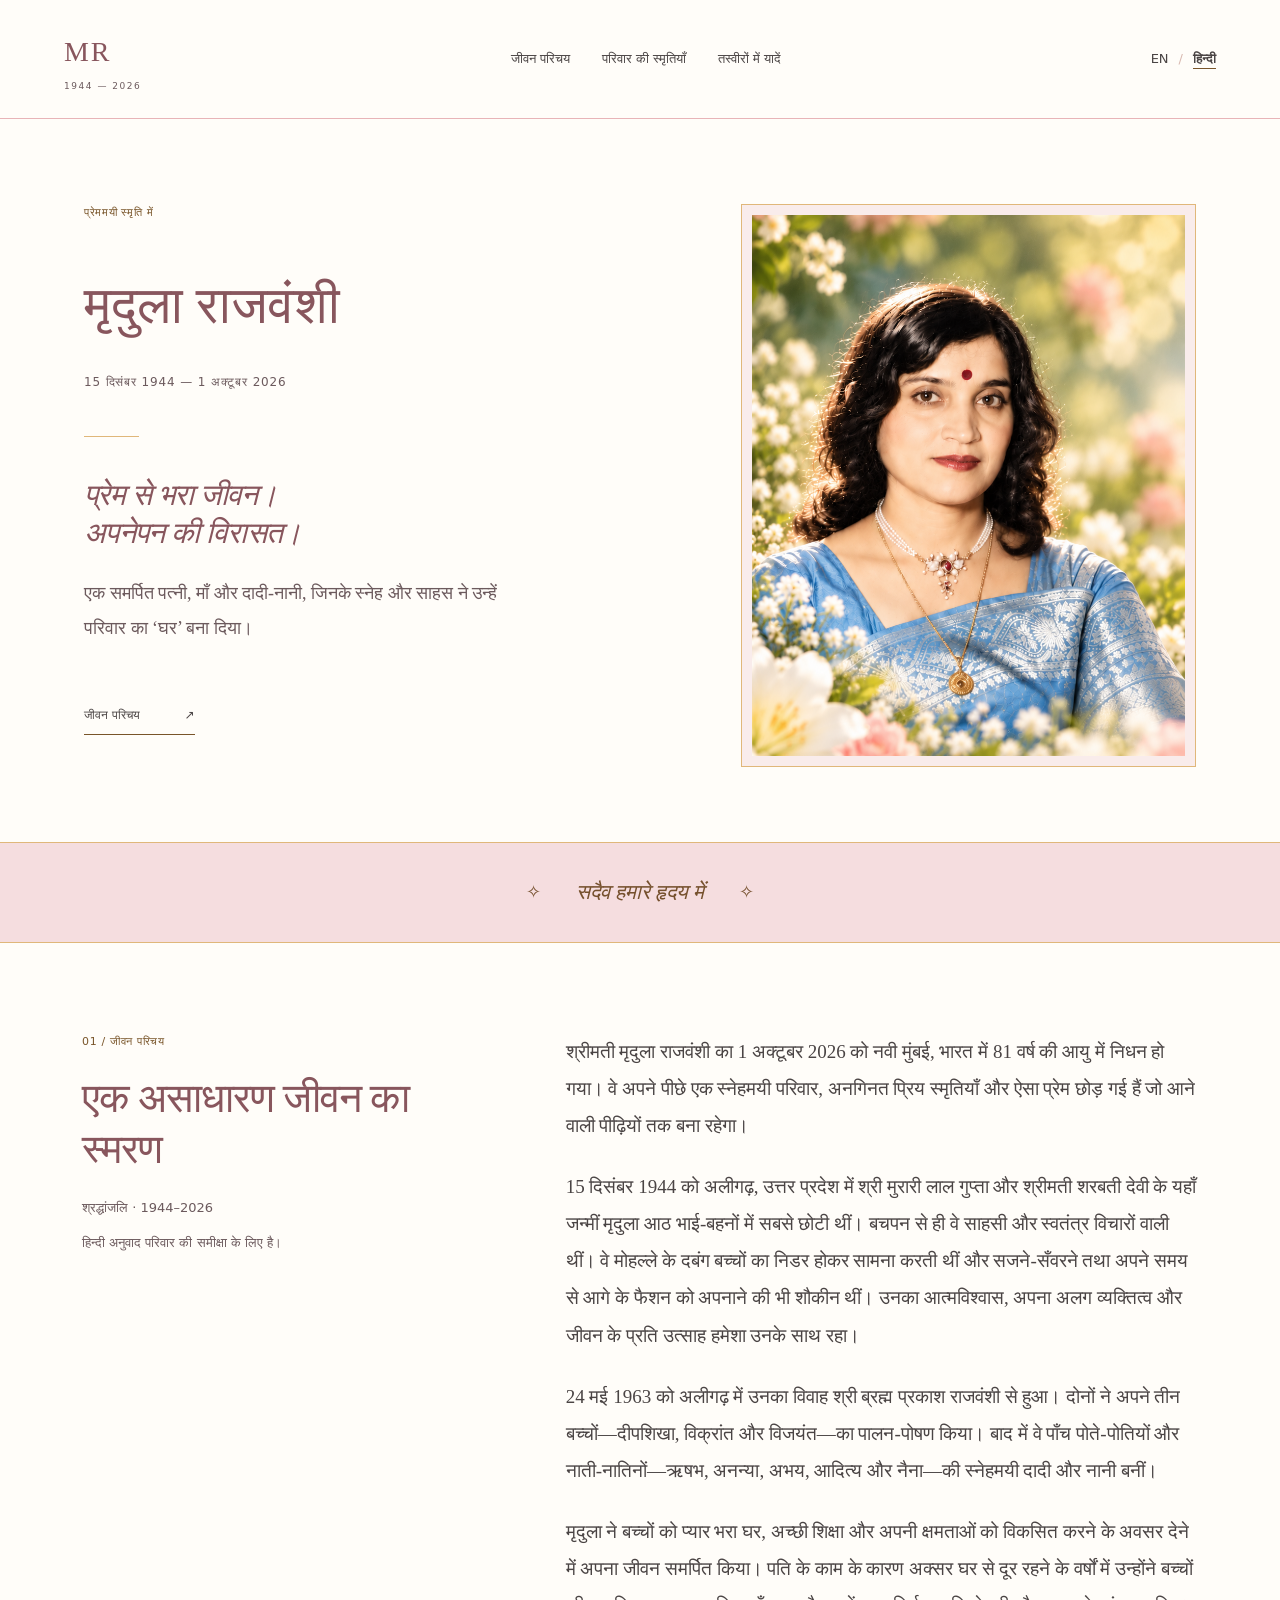
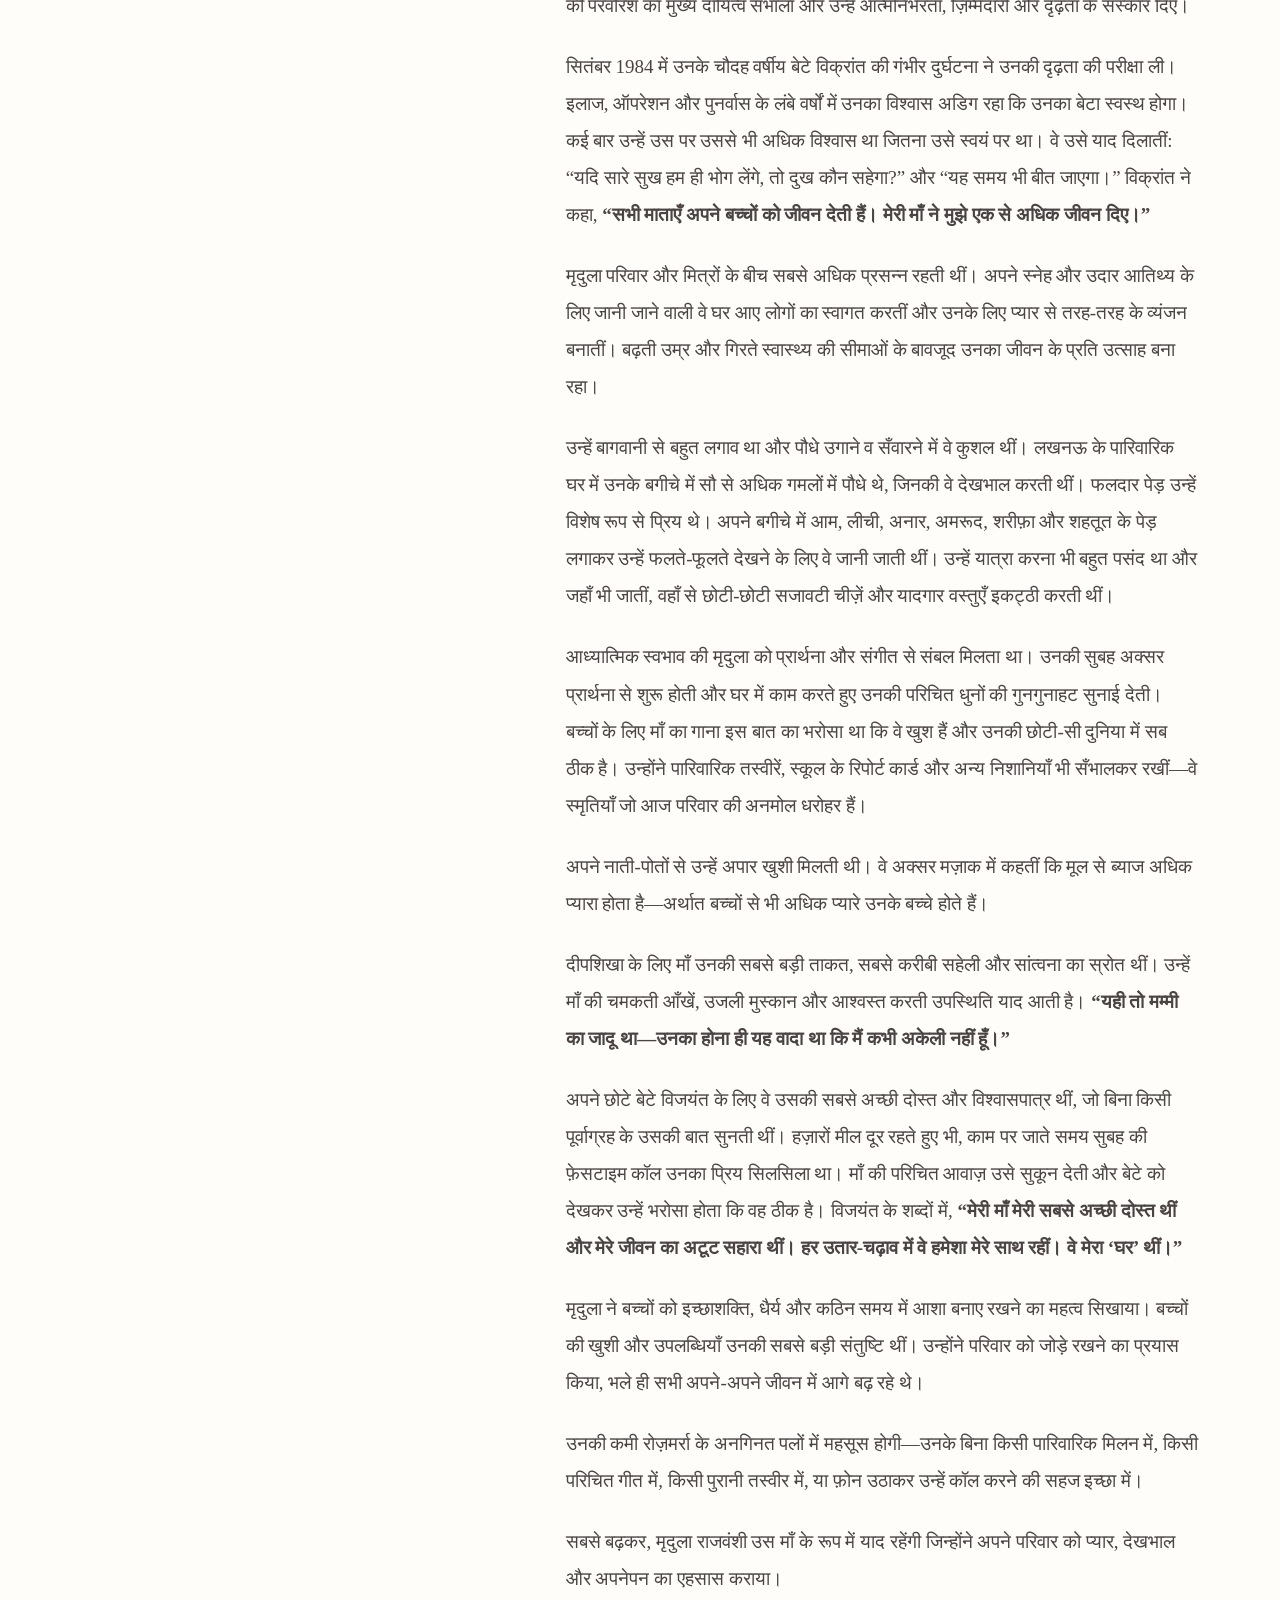
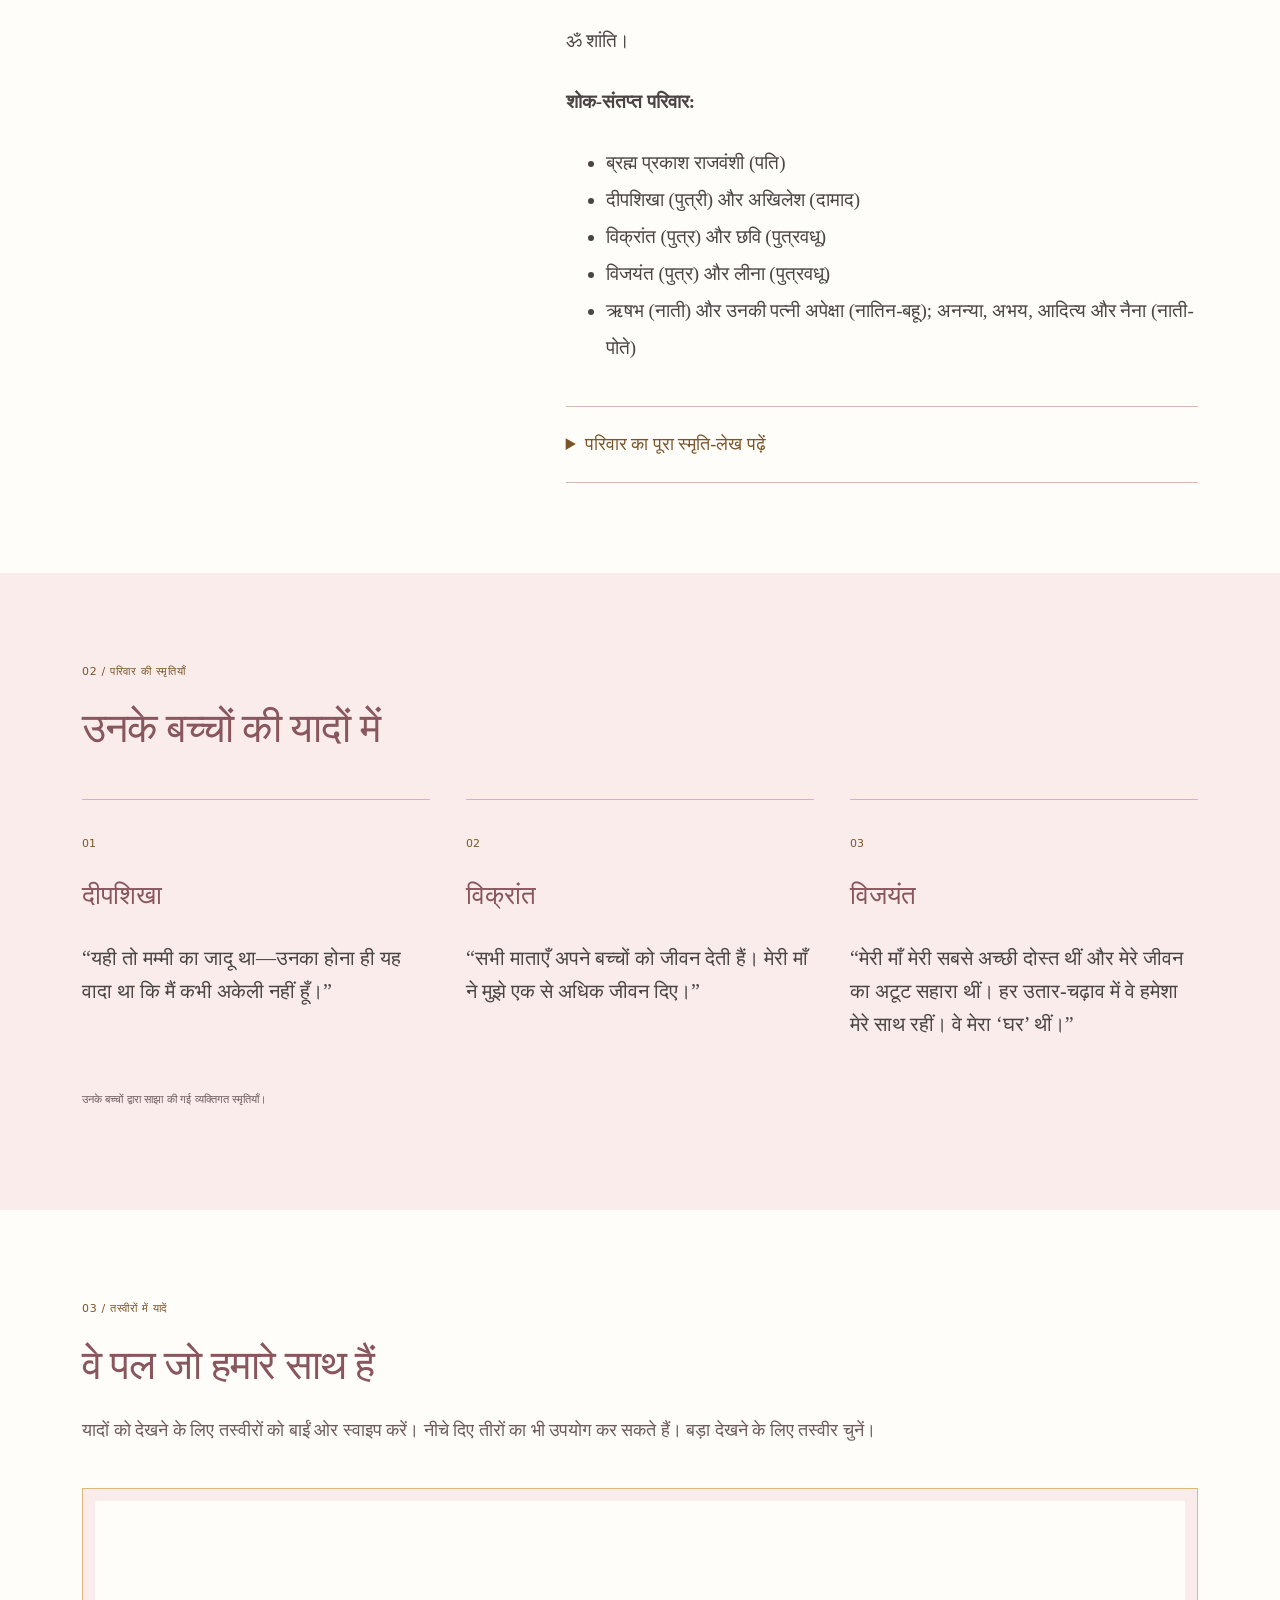
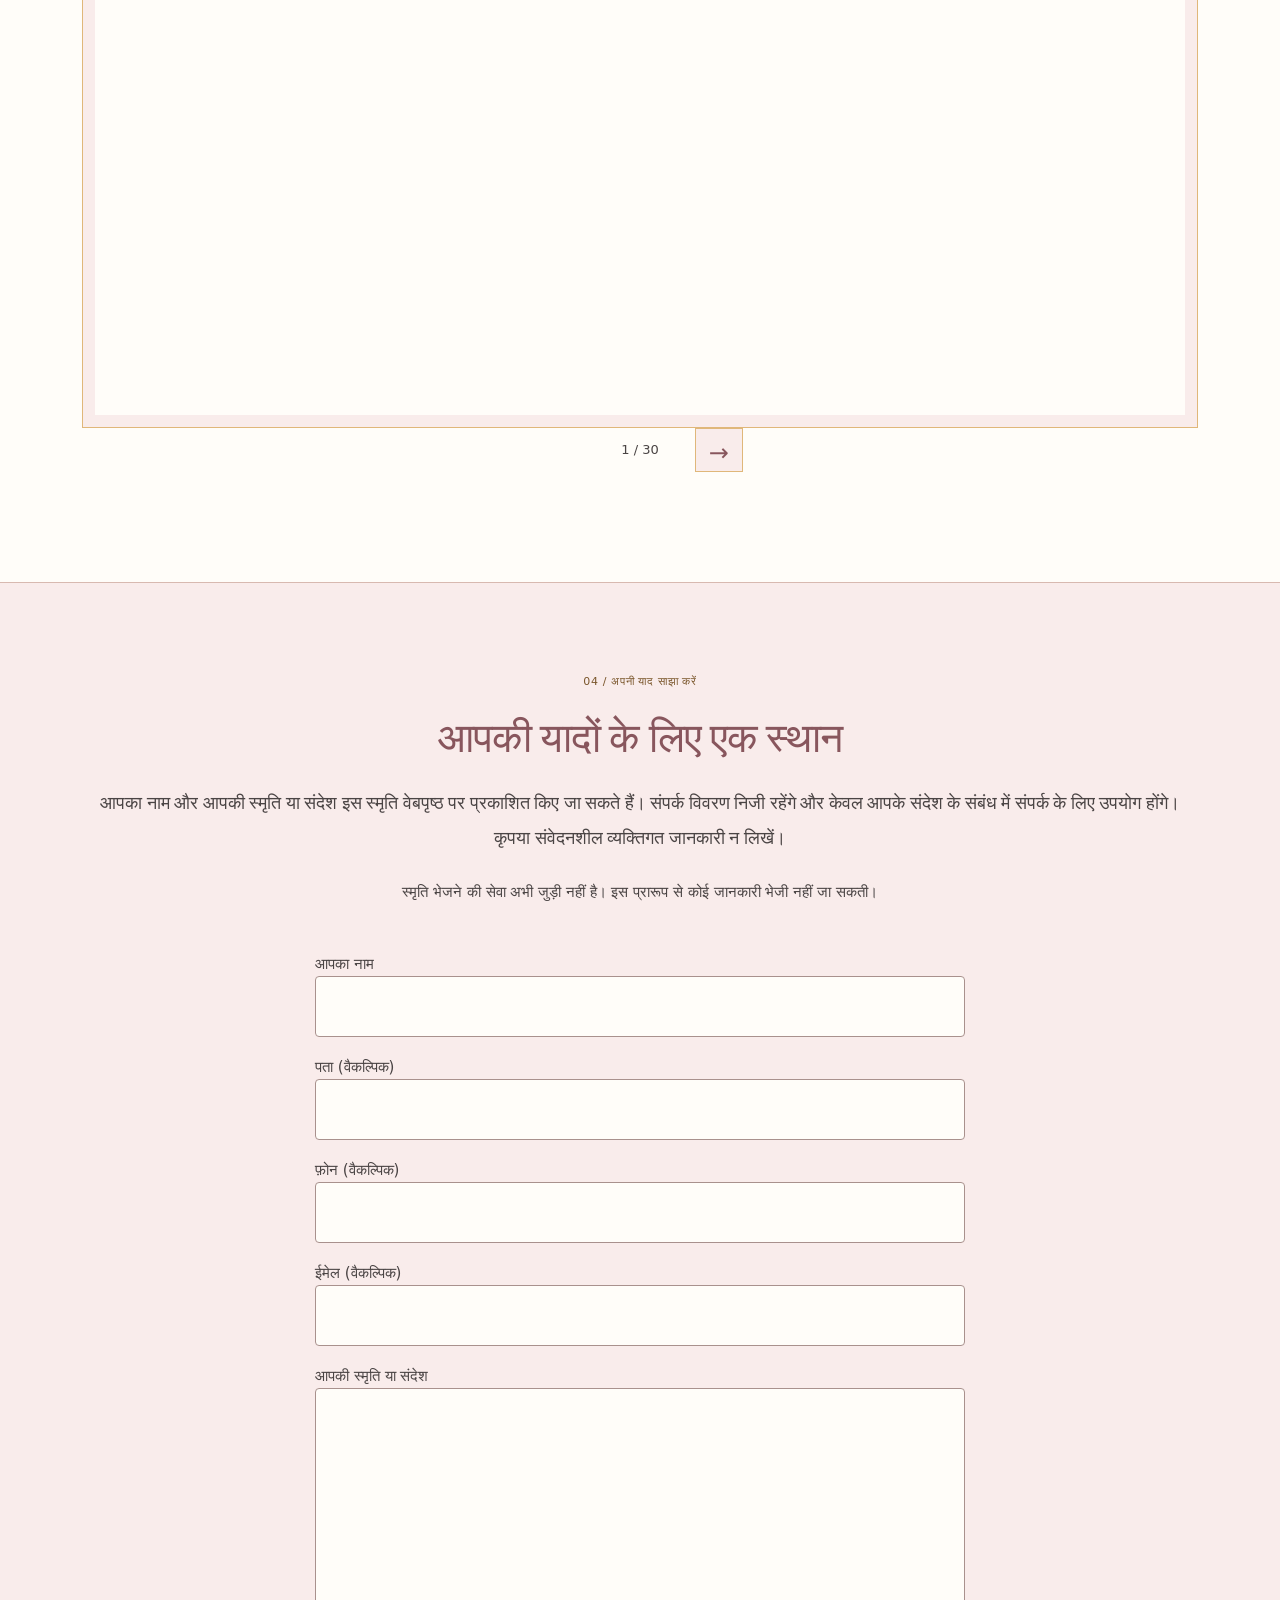
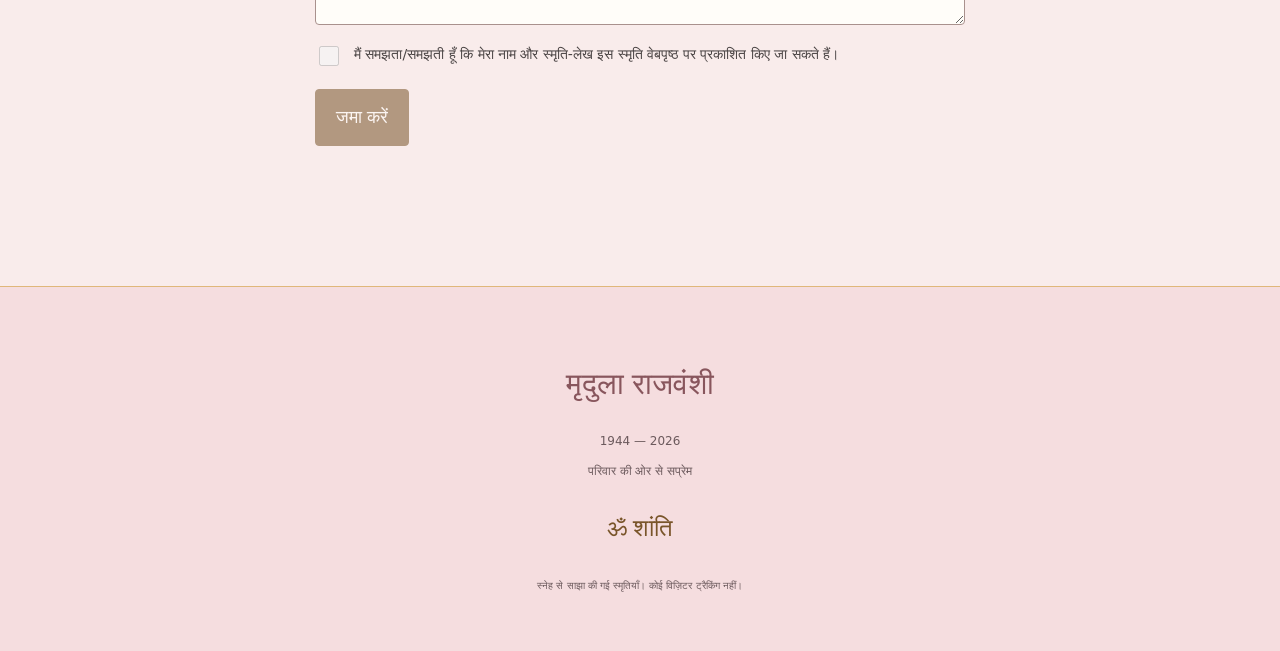
==== commit 8db12c69: "Clarify Apeksha is Rishabh’s wife in the family list" ====
--- a/hi.html
+++ b/hi.html
@@ -17,7 +17,7 @@
 <p>मृदुला ने बच्चों को इच्छाशक्ति, धैर्य और कठिन समय में आशा बनाए रखने का महत्व सिखाया। बच्चों की खुशी और उपलब्धियाँ उनकी सबसे बड़ी संतुष्टि थीं। उन्होंने परिवार को जोड़े रखने का प्रयास किया, भले ही सभी अपने-अपने जीवन में आगे बढ़ रहे थे।</p>
 <p>उनकी कमी रोज़मर्रा के अनगिनत पलों में महसूस होगी—उनके बिना किसी पारिवारिक मिलन में, किसी परिचित गीत में, किसी पुरानी तस्वीर में, या फ़ोन उठाकर उन्हें कॉल करने की सहज इच्छा में।</p>
 <p>सबसे बढ़कर, मृदुला राजवंशी उस माँ के रूप में याद रहेंगी जिन्होंने अपने परिवार को प्यार, देखभाल और अपनेपन का एहसास कराया।</p>
-<p>ॐ शांति।</p><div class="family-list"><p><strong>शोक-संतप्त परिवार:</strong></p><ul><li>ब्रह्म प्रकाश राजवंशी (पति)</li><li>दीपशिखा (पुत्री) और अखिलेश (दामाद)</li><li>विक्रांत (पुत्र) और छवि (पुत्रवधू)</li><li>विजयंत (पुत्र) और लीना (पुत्रवधू)</li><li>ऋषभ और अपेक्षा, अनन्या, अभय, आदित्य और नैना (नाती-पोते)</li></ul></div><details id="remembrance"><summary>परिवार का पूरा स्मृति-लेख पढ़ें</summary><div class="long-story"><h3>परिवार का स्मृति-लेख</h3><p>15 दिसंबर 1944 – 1 अक्टूबर 2026</p>
+<p>ॐ शांति।</p><div class="family-list"><p><strong>शोक-संतप्त परिवार:</strong></p><ul><li>ब्रह्म प्रकाश राजवंशी (पति)</li><li>दीपशिखा (पुत्री) और अखिलेश (दामाद)</li><li>विक्रांत (पुत्र) और छवि (पुत्रवधू)</li><li>विजयंत (पुत्र) और लीना (पुत्रवधू)</li><li>ऋषभ (नाती) और उनकी पत्नी अपेक्षा (नातिन-बहू); अनन्या, अभय, आदित्य और नैना (नाती-पोते)</li></ul></div><details id="remembrance"><summary>परिवार का पूरा स्मृति-लेख पढ़ें</summary><div class="long-story"><h3>परिवार का स्मृति-लेख</h3><p>15 दिसंबर 1944 – 1 अक्टूबर 2026</p>
 <p>एक समर्पित पत्नी, माँ और दादी-नानी की प्रेममयी स्मृति में, जिनके स्नेह, साहस और जीवन के प्रति प्रेम ने हर परिचित के मन को छुआ।</p>
 <p>श्रीमती मृदुला राजवंशी का 1 अक्टूबर 2026 को नवी मुंबई, भारत में 81 वर्ष की आयु में निधन हो गया। वे अपने पीछे स्नेहमयी परिवार, जीवन भर की प्रिय स्मृतियाँ और पीढ़ियों तक बने रहने वाला प्रेम छोड़ गई हैं।</p>
 <p>15 दिसंबर 1944 को अलीगढ़, उत्तर प्रदेश में श्री मुरारी लाल गुप्ता और श्रीमती शरबती देवी के यहाँ जन्मीं मृदुला आठ भाई-बहनों में सबसे छोटी थीं—उनके तीन भाई और चार बहनें थीं। बड़े परिवार में पली-बढ़ीं मृदुला बचपन से ही स्वतंत्र और उत्साही थीं। वे मोहल्ले के दबंग बच्चों का सामना करने और अपने या दूसरों के लिए खड़े होने से नहीं हिचकती थीं। उन्हें सजना-सँवरना और अपने समय से आगे के फैशन अपनाना भी पसंद था। उनका आत्मविश्वास और जीवन के प्रति उत्साह छोटी उम्र से ही दिखाई देता था।</p>
@@ -42,7 +42,7 @@
 <p>मृदुला राजवंशी ने साहस, उदारता, आस्था और परिवार के प्रति गहरे प्रेम के साथ जीवन जिया। अपनों की खुशी में उन्होंने अपनी खुशी पाई और उनका जीवन बेहतर बनाने में स्वयं को समर्पित किया।</p>
 <p>सबसे बढ़कर, वे उस माँ के रूप में याद रहेंगी जिन्होंने अपने परिवार को प्यार, देखभाल और अपनेपन का एहसास कराया।</p>
 <p>वे बहुत प्रिय हैं, उनकी कमी गहराई से महसूस होती है, और वे हमेशा उस परिवार का हिस्सा रहेंगी जिसे उन्होंने इतना प्यार दिया।</p>
-<p>ॐ शांति।</p><div class="family-list"><p><strong>शोक-संतप्त परिवार:</strong></p><ul><li>ब्रह्म प्रकाश राजवंशी (पति)</li><li>दीपशिखा (पुत्री) और अखिलेश (दामाद)</li><li>विक्रांत (पुत्र) और छवि (पुत्रवधू)</li><li>विजयंत (पुत्र) और लीना (पुत्रवधू)</li><li>ऋषभ और अपेक्षा, अनन्या, अभय, आदित्य और नैना (नाती-पोते)</li></ul></div></div></details></div></section>
+<p>ॐ शांति।</p><div class="family-list"><p><strong>शोक-संतप्त परिवार:</strong></p><ul><li>ब्रह्म प्रकाश राजवंशी (पति)</li><li>दीपशिखा (पुत्री) और अखिलेश (दामाद)</li><li>विक्रांत (पुत्र) और छवि (पुत्रवधू)</li><li>विजयंत (पुत्र) और लीना (पुत्रवधू)</li><li>ऋषभ (नाती) और उनकी पत्नी अपेक्षा (नातिन-बहू); अनन्या, अभय, आदित्य और नैना (नाती-पोते)</li></ul></div></div></details></div></section>
 <section id="tributes" class="section tributes"><p class="eyebrow">02 / परिवार की स्मृतियाँ</p><h2>उनके बच्चों की यादों में</h2><div class="tribute-grid"><article><span class="number">01</span><h3>दीपशिखा</h3><p>“यही तो मम्मी का जादू था—उनका होना ही यह वादा था कि मैं कभी अकेली नहीं हूँ।”</p></article><article><span class="number">02</span><h3>विक्रांत</h3><p>“सभी माताएँ अपने बच्चों को जीवन देती हैं। मेरी माँ ने मुझे एक से अधिक जीवन दिए।”</p></article><article><span class="number">03</span><h3>विजयंत</h3><p>“मेरी माँ मेरी सबसे अच्छी दोस्त थीं और मेरे जीवन का अटूट सहारा थीं। हर उतार-चढ़ाव में वे हमेशा मेरे साथ रहीं। वे मेरा ‘घर’ थीं।”</p></article></div><p class="caption">उनके बच्चों द्वारा साझा की गई व्यक्तिगत स्मृतियाँ।</p></section>
 <section id="gallery" class="section gallery"><p class="eyebrow">03 / तस्वीरों में यादें</p><h2>वे पल जो हमारे साथ हैं</h2><p id="gallery-help">यादों को देखने के लिए तस्वीरों को बाईं ओर स्वाइप करें। नीचे दिए तीरों का भी उपयोग कर सकते हैं। बड़ा देखने के लिए तस्वीर चुनें।</p><div class="gallery-flipper" role="region" aria-label="वे पल जो हमारे साथ हैं" aria-describedby="gallery-help" tabindex="0"><figure class="memory-photo" id="memory-1" role="group" aria-label="1 / 30"><a href="memory-28.jpg" aria-label="एक परिचित मुस्कान"><img src="memory-28.jpg" alt="एक परिचित मुस्कान" width="738" height="738" loading="lazy" decoding="async"></a><nav class="photo-controls" aria-label="तस्वीर नेविगेशन"><span></span><span>1 / 30</span><a href="#memory-2" aria-label="अगली तस्वीर">→</a></nav></figure><figure class="memory-photo" id="memory-2" role="group" aria-label="2 / 30"><a href="memory-01.jpg" aria-label="युवावस्था का एक चित्र"><img src="memory-01.jpg" alt="युवावस्था का एक चित्र" width="590" height="882" loading="lazy" decoding="async"></a><nav class="photo-controls" aria-label="तस्वीर नेविगेशन"><a href="#memory-1" aria-label="पिछली तस्वीर">←</a><span>2 / 30</span><a href="#memory-3" aria-label="अगली तस्वीर">→</a></nav></figure><figure class="memory-photo" id="memory-3" role="group" aria-label="3 / 30"><a href="memory-02.jpg" aria-label="विवाह के लिए तैयार"><img src="memory-02.jpg" alt="विवाह के लिए तैयार" width="303" height="298" loading="lazy" decoding="async"></a><nav class="photo-controls" aria-label="तस्वीर नेविगेशन"><a href="#memory-2" aria-label="पिछली तस्वीर">←</a><span>3 / 30</span><a href="#memory-4" aria-label="अगली तस्वीर">→</a></nav></figure><figure class="memory-photo" id="memory-4" role="group" aria-label="4 / 30"><a href="memory-03.jpg" aria-label="साथ में एक चित्र"><img src="memory-03.jpg" alt="साथ में एक चित्र" width="1232" height="880" loading="lazy" decoding="async"></a><nav class="photo-controls" aria-label="तस्वीर नेविगेशन"><a href="#memory-3" aria-label="पिछली तस्वीर">←</a><span>4 / 30</span><a href="#memory-5" aria-label="अगली तस्वीर">→</a></nav></figure><figure class="memory-photo" id="memory-5" role="group" aria-label="5 / 30"><a href="memory-04.jpg" aria-label="अपने बच्चों के साथ"><img src="memory-04.jpg" alt="अपने बच्चों के साथ" width="1600" height="1026" loading="lazy" decoding="async"></a><nav class="photo-controls" aria-label="तस्वीर नेविगेशन"><a href="#memory-4" aria-label="पिछली तस्वीर">←</a><span>5 / 30</span><a href="#memory-6" aria-label="अगली तस्वीर">→</a></nav></figure><figure class="memory-photo" id="memory-6" role="group" aria-label="6 / 30"><a href="memory-07.jpg" aria-label="गुलाबों के बीच · मई 2017"><img src="memory-07.jpg" alt="गुलाबों के बीच" width="1600" height="999" loading="lazy" decoding="async"></a><nav class="photo-controls" aria-label="तस्वीर नेविगेशन"><a href="#memory-5" aria-label="पिछली तस्वीर">←</a><span>6 / 30</span><a href="#memory-7" aria-label="अगली तस्वीर">→</a></nav></figure><figure class="memory-photo" id="memory-7" role="group" aria-label="7 / 30"><a href="memory-08.jpg" aria-label="बेवर्ली हिल्स · मई 2017"><img src="memory-08.jpg" alt="बेवर्ली हिल्स" width="1600" height="1000" loading="lazy" decoding="async"></a><nav class="photo-controls" aria-label="तस्वीर नेविगेशन"><a href="#memory-6" aria-label="पिछली तस्वीर">←</a><span>7 / 30</span><a href="#memory-8" aria-label="अगली तस्वीर">→</a></nav></figure><figure class="memory-photo" id="memory-8" role="group" aria-label="8 / 30"><a href="memory-09.jpg" aria-label="ऋषभ का स्नातक समारोह · मई 2017"><img src="memory-09.jpg" alt="ऋषभ का स्नातक समारोह" width="1600" height="1600" loading="lazy" decoding="async"></a><nav class="photo-controls" aria-label="तस्वीर नेविगेशन"><a href="#memory-7" aria-label="पिछली तस्वीर">←</a><span>8 / 30</span><a href="#memory-9" aria-label="अगली तस्वीर">→</a></nav></figure><figure class="memory-photo" id="memory-9" role="group" aria-label="9 / 30"><a href="memory-10.jpg" aria-label="फूलों के बीच एक चित्र · मई 2017"><img src="memory-10.jpg" alt="फूलों के बीच एक चित्र" width="1600" height="1600" loading="lazy" decoding="async"></a><nav class="photo-controls" aria-label="तस्वीर नेविगेशन"><a href="#memory-8" aria-label="पिछली तस्वीर">←</a><span>9 / 30</span><a href="#memory-10" aria-label="अगली तस्वीर">→</a></nav></figure><figure class="memory-photo" id="memory-10" role="group" aria-label="10 / 30"><a href="memory-11.jpg" aria-label="आदित्य के साथ · जून 2017"><img src="memory-11.jpg" alt="आदित्य के साथ" width="1600" height="1066" loading="lazy" decoding="async"></a><nav class="photo-controls" aria-label="तस्वीर नेविगेशन"><a href="#memory-9" aria-label="पिछली तस्वीर">←</a><span>10 / 30</span><a href="#memory-11" aria-label="अगली तस्वीर">→</a></nav></figure><figure class="memory-photo" id="memory-11" role="group" aria-label="11 / 30"><a href="memory-13.jpg" aria-label="वर्मॉन्ट की सैर · अक्टूबर 2023"><img src="memory-13.jpg" alt="वर्मॉन्ट की सैर" width="1200" height="1600" loading="lazy" decoding="async"></a><nav class="photo-controls" aria-label="तस्वीर नेविगेशन"><a href="#memory-10" aria-label="पिछली तस्वीर">←</a><span>11 / 30</span><a href="#memory-12" aria-label="अगली तस्वीर">→</a></nav></figure><figure class="memory-photo" id="memory-12" role="group" aria-label="12 / 30"><a href="memory-14.jpg" aria-label="वर्मॉन्ट में साथ · अक्टूबर 2023"><img src="memory-14.jpg" alt="वर्मॉन्ट में साथ" width="1600" height="1200" loading="lazy" decoding="async"></a><nav class="photo-controls" aria-label="तस्वीर नेविगेशन"><a href="#memory-11" aria-label="पिछली तस्वीर">←</a><span>12 / 30</span><a href="#memory-13" aria-label="अगली तस्वीर">→</a></nav></figure><figure class="memory-photo" id="memory-13" role="group" aria-label="13 / 30"><a href="memory-15.jpg" aria-label="कद्दू के खेत की सैर में विश्राम · अक्टूबर 2023"><img src="memory-15.jpg" alt="कद्दू के खेत की सैर में विश्राम" width="1600" height="1200" loading="lazy" decoding="async"></a><nav class="photo-controls" aria-label="तस्वीर नेविगेशन"><a href="#memory-12" aria-label="पिछली तस्वीर">←</a><span>13 / 30</span><a href="#memory-14" aria-label="अगली तस्वीर">→</a></nav></figure><figure class="memory-photo" id="memory-14" role="group" aria-label="14 / 30"><a href="memory-16.jpg" aria-label="पतझड़ की एक दोपहर · अक्टूबर 2023"><img src="memory-16.jpg" alt="पतझड़ की एक दोपहर" width="1200" height="1600" loading="lazy" decoding="async"></a><nav class="photo-controls" aria-label="तस्वीर नेविगेशन"><a href="#memory-13" aria-label="पिछली तस्वीर">←</a><span>14 / 30</span><a href="#memory-15" aria-label="अगली तस्वीर">→</a></nav></figure><figure class="memory-photo" id="memory-15" role="group" aria-label="15 / 30"><a href="memory-17.jpg" aria-label="सेब चुनने की यादें · अक्टूबर 2023"><img src="memory-17.jpg" alt="सेब चुनने की यादें" width="1200" height="1600" loading="lazy" decoding="async"></a><nav class="photo-controls" aria-label="तस्वीर नेविगेशन"><a href="#memory-14" aria-label="पिछली तस्वीर">←</a><span>15 / 30</span><a href="#memory-16" aria-label="अगली तस्वीर">→</a></nav></figure><figure class="memory-photo" id="memory-16" role="group" aria-label="16 / 30"><a href="memory-18.jpg" aria-label="परिवार के साथ दुर्गा पूजा · अक्टूबर 2023"><img src="memory-18.jpg" alt="परिवार के साथ दुर्गा पूजा" width="1600" height="1200" loading="lazy" decoding="async"></a><nav class="photo-controls" aria-label="तस्वीर नेविगेशन"><a href="#memory-15" aria-label="पिछली तस्वीर">←</a><span>16 / 30</span><a href="#memory-17" aria-label="अगली तस्वीर">→</a></nav></figure><figure class="memory-photo" id="memory-17" role="group" aria-label="17 / 30"><a href="memory-19.jpg" aria-label="सुबह की सैर में साथ · अक्टूबर 2023"><img src="memory-19.jpg" alt="सुबह की सैर में साथ" width="1600" height="1200" loading="lazy" decoding="async"></a><nav class="photo-controls" aria-label="तस्वीर नेविगेशन"><a href="#memory-16" aria-label="पिछली तस्वीर">←</a><span>17 / 30</span><a href="#memory-18" aria-label="अगली तस्वीर">→</a></nav></figure><figure class="memory-photo" id="memory-18" role="group" aria-label="18 / 30"><a href="memory-20.jpg" aria-label="पतझड़ की धूप · अक्टूबर 2023"><img src="memory-20.jpg" alt="पतझड़ की धूप" width="1600" height="900" loading="lazy" decoding="async"></a><nav class="photo-controls" aria-label="तस्वीर नेविगेशन"><a href="#memory-17" aria-label="पिछली तस्वीर">←</a><span>18 / 30</span><a href="#memory-19" aria-label="अगली तस्वीर">→</a></nav></figure><figure class="memory-photo" id="memory-19" role="group" aria-label="19 / 30"><a href="memory-21.jpg" aria-label="पेड़ों के बीच सैर · अक्टूबर 2023"><img src="memory-21.jpg" alt="पेड़ों के बीच सैर" width="1600" height="900" loading="lazy" decoding="async"></a><nav class="photo-controls" aria-label="तस्वीर नेविगेशन"><a href="#memory-18" aria-label="पिछली तस्वीर">←</a><span>19 / 30</span><a href="#memory-20" aria-label="अगली तस्वीर">→</a></nav></figure><figure class="memory-photo" id="memory-20" role="group" aria-label="20 / 30"><a href="memory-22.jpg" aria-label="परिवार के साथ दिवाली · नवंबर 2023"><img src="memory-22.jpg" alt="परिवार के साथ दिवाली" width="1200" height="1600" loading="lazy" decoding="async"></a><nav class="photo-controls" aria-label="तस्वीर नेविगेशन"><a href="#memory-19" aria-label="पिछली तस्वीर">←</a><span>20 / 30</span><a href="#memory-21" aria-label="अगली तस्वीर">→</a></nav></figure><figure class="memory-photo" id="memory-21" role="group" aria-label="21 / 30"><a href="memory-23.jpg" aria-label="अक्षरधाम में · नवंबर 2023"><img src="memory-23.jpg" alt="अक्षरधाम में" width="1600" height="1200" loading="lazy" decoding="async"></a><nav class="photo-controls" aria-label="तस्वीर नेविगेशन"><a href="#memory-20" aria-label="पिछली तस्वीर">←</a><span>21 / 30</span><a href="#memory-22" aria-label="अगली तस्वीर">→</a></nav></figure><figure class="memory-photo" id="memory-22" role="group" aria-label="22 / 30"><a href="memory-24.jpg" aria-label="एक मुस्कान और एक चित्र · दिसंबर 2023"><img src="memory-24.jpg" alt="एक मुस्कान और एक चित्र" width="1200" height="1600" loading="lazy" decoding="async"></a><nav class="photo-controls" aria-label="तस्वीर नेविगेशन"><a href="#memory-21" aria-label="पिछली तस्वीर">←</a><span>22 / 30</span><a href="#memory-23" aria-label="अगली तस्वीर">→</a></nav></figure><figure class="memory-photo" id="memory-23" role="group" aria-label="23 / 30"><a href="memory-25.jpg" aria-label="बर्फ़ भरे दिन की यादें · फ़रवरी 2024"><img src="memory-25.jpg" alt="बर्फ़ भरे दिन की यादें" width="900" height="1600" loading="lazy" decoding="async"></a><nav class="photo-controls" aria-label="तस्वीर नेविगेशन"><a href="#memory-22" aria-label="पिछली तस्वीर">←</a><span>23 / 30</span><a href="#memory-24" aria-label="अगली तस्वीर">→</a></nav></figure><figure class="memory-photo" id="memory-24" role="group" aria-label="24 / 30"><a href="memory-29.jpg" aria-label="साथ में एक आत्मीय पल · जून 2026"><img src="memory-29.jpg" alt="साथ में एक आत्मीय पल" width="1200" height="1600" loading="lazy" decoding="async"></a><nav class="photo-controls" aria-label="तस्वीर नेविगेशन"><a href="#memory-23" aria-label="पिछली तस्वीर">←</a><span>24 / 30</span><a href="#memory-25" aria-label="अगली तस्वीर">→</a></nav></figure><figure class="memory-photo" id="memory-25" role="group" aria-label="25 / 30"><a href="memory-32.jpg" aria-label="घर में प्यार भरी झप्पी · जुलाई 2026"><img src="memory-32.jpg" alt="घर में प्यार भरी झप्पी" width="1200" height="1600" loading="lazy" decoding="async"></a><nav class="photo-controls" aria-label="तस्वीर नेविगेशन"><a href="#memory-24" aria-label="पिछली तस्वीर">←</a><span>25 / 30</span><a href="#memory-26" aria-label="अगली तस्वीर">→</a></nav></figure><figure class="memory-photo" id="memory-26" role="group" aria-label="26 / 30"><a href="memory-33.jpg" aria-label="एक यादगार आलिंगन · जुलाई 2026"><img src="memory-33.jpg" alt="एक यादगार आलिंगन" width="1200" height="1600" loading="lazy" decoding="async"></a><nav class="photo-controls" aria-label="तस्वीर नेविगेशन"><a href="#memory-25" aria-label="पिछली तस्वीर">←</a><span>26 / 30</span><a href="#memory-27" aria-label="अगली तस्वीर">→</a></nav></figure><figure class="memory-photo" id="memory-27" role="group" aria-label="27 / 30"><a href="memory-34.jpg" aria-label="पीढ़ियों का प्यार · जुलाई 2026"><img src="memory-34.jpg" alt="पीढ़ियों का प्यार" width="1200" height="1600" loading="lazy" decoding="async"></a><nav class="photo-controls" aria-label="तस्वीर नेविगेशन"><a href="#memory-26" aria-label="पिछली तस्वीर">←</a><span>27 / 30</span><a href="#memory-28" aria-label="अगली तस्वीर">→</a></nav></figure><figure class="memory-photo" id="memory-28" role="group" aria-label="28 / 30"><a href="memory-35.jpg" aria-label="अपने नाती-पोतों के बीच · जुलाई 2026"><img src="memory-35.jpg" alt="अपने नाती-पोतों के बीच" width="1600" height="900" loading="lazy" decoding="async"></a><nav class="photo-controls" aria-label="तस्वीर नेविगेशन"><a href="#memory-27" aria-label="पिछली तस्वीर">←</a><span>28 / 30</span><a href="#memory-29" aria-label="अगली तस्वीर">→</a></nav></figure><figure class="memory-photo" id="memory-29" role="group" aria-label="29 / 30"><a href="memory-27.jpg" aria-label="परिवार का मिलन"><img src="memory-27.jpg" alt="परिवार का मिलन" width="1600" height="1200" loading="lazy" decoding="async"></a><nav class="photo-controls" aria-label="तस्वीर नेविगेशन"><a href="#memory-28" aria-label="पिछली तस्वीर">←</a><span>29 / 30</span><a href="#memory-30" aria-label="अगली तस्वीर">→</a></nav></figure><figure class="memory-photo" id="memory-30" role="group" aria-label="30 / 30"><a href="memory-31.jpg" aria-label="परिवार के स्नेह में जुड़े हाथ · जून 2026"><img src="memory-31.jpg" alt="परिवार के स्नेह में जुड़े हाथ" width="1200" height="1600" loading="lazy" decoding="async"></a><nav class="photo-controls" aria-label="तस्वीर नेविगेशन"><a href="#memory-29" aria-label="पिछली तस्वीर">←</a><span>30 / 30</span><span></span></nav></figure></div></section>
 <section id="memories" class="section memories"><p class="eyebrow">04 / अपनी याद साझा करें</p><h2>आपकी यादों के लिए एक स्थान</h2><p id="memory-privacy">आपका नाम और आपकी स्मृति या संदेश इस स्मृति वेबपृष्ठ पर प्रकाशित किए जा सकते हैं। संपर्क विवरण निजी रहेंगे और केवल आपके संदेश के संबंध में संपर्क के लिए उपयोग होंगे। कृपया संवेदनशील व्यक्तिगत जानकारी न लिखें।</p><p id="memory-status" role="status" aria-live="polite">स्मृति भेजने की सेवा अभी जुड़ी नहीं है। इस प्रारूप से कोई जानकारी भेजी नहीं जा सकती।</p><form id="memory-form" aria-describedby="memory-privacy memory-status"><fieldset disabled><legend class="sr-only">आपकी स्मृति या संदेश</legend><label for="memory-name">आपका नाम</label><input id="memory-name" name="name" type="text" maxlength="100" autocomplete="off" required><label for="memory-address">पता (वैकल्पिक)</label><input id="memory-address" name="address" type="text" maxlength="500" autocomplete="off" ><label for="memory-phone">फ़ोन (वैकल्पिक)</label><input id="memory-phone" name="phone" type="tel" maxlength="60" autocomplete="off" ><label for="memory-email">ईमेल (वैकल्पिक)</label><input id="memory-email" name="email" type="email" maxlength="254" autocomplete="off" ><label for="memory-note">आपकी स्मृति या संदेश</label><textarea id="memory-note" name="note" rows="6" maxlength="5000" required></textarea><div class="honey" aria-hidden="true"><label>Website<input name="website" tabindex="-1" autocomplete="off"></label></div><label class="consent"><input name="consent" type="checkbox" required> <span>मैं समझता/समझती हूँ कि मेरा नाम और स्मृति-लेख इस स्मृति वेबपृष्ठ पर प्रकाशित किए जा सकते हैं।</span></label><button type="submit">जमा करें</button></fieldset></form><noscript><p>स्मृति भेजने के लिए जावास्क्रिप्ट आवश्यक है।</p></noscript><div id="approved-memories" aria-live="polite"></div></section></main><footer><p class="footer-name">मृदुला राजवंशी</p><p>1944 — 2026</p><p>परिवार की ओर से सप्रेम</p><p class="peace">ॐ शांति</p><small>स्नेह से साझा की गई स्मृतियाँ। कोई विज़िटर ट्रैकिंग नहीं।</small></footer><script src="memory-config.js" defer></script><script src="memories.js" defer></script></body></html>
